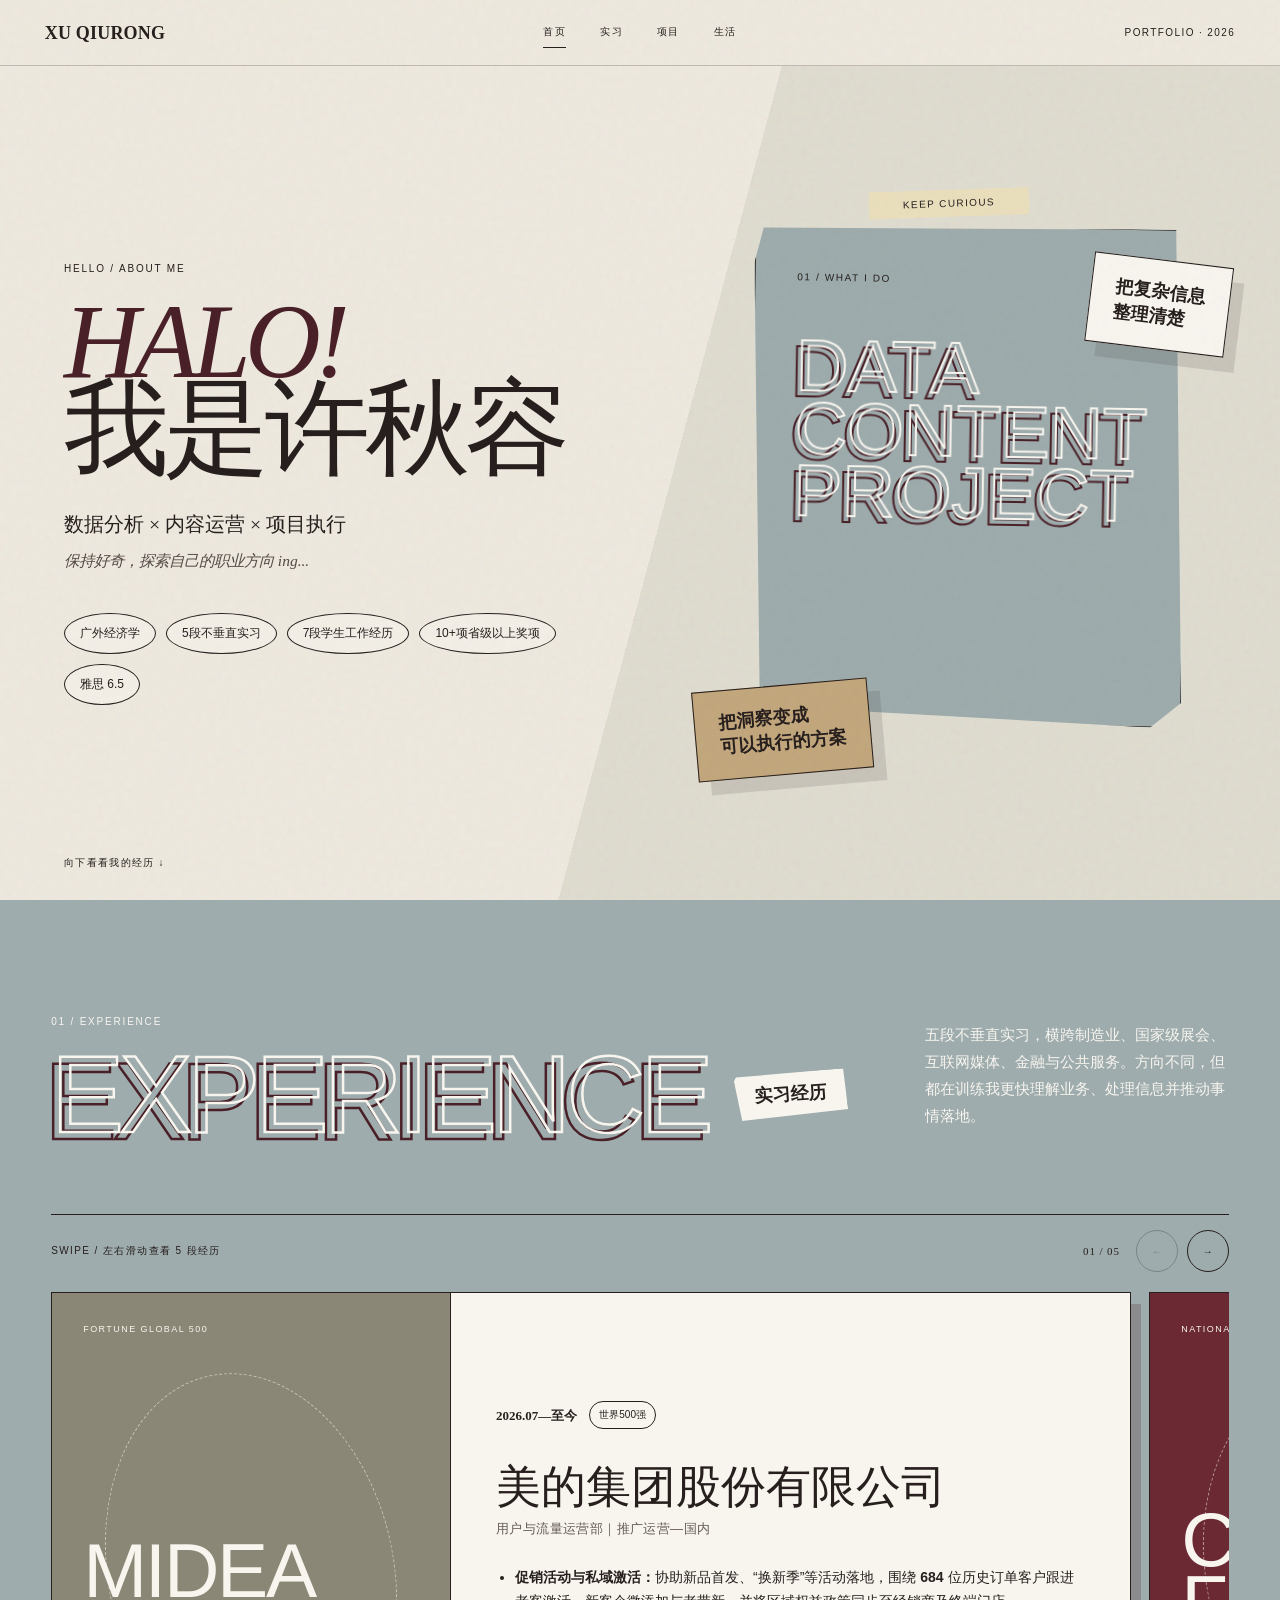
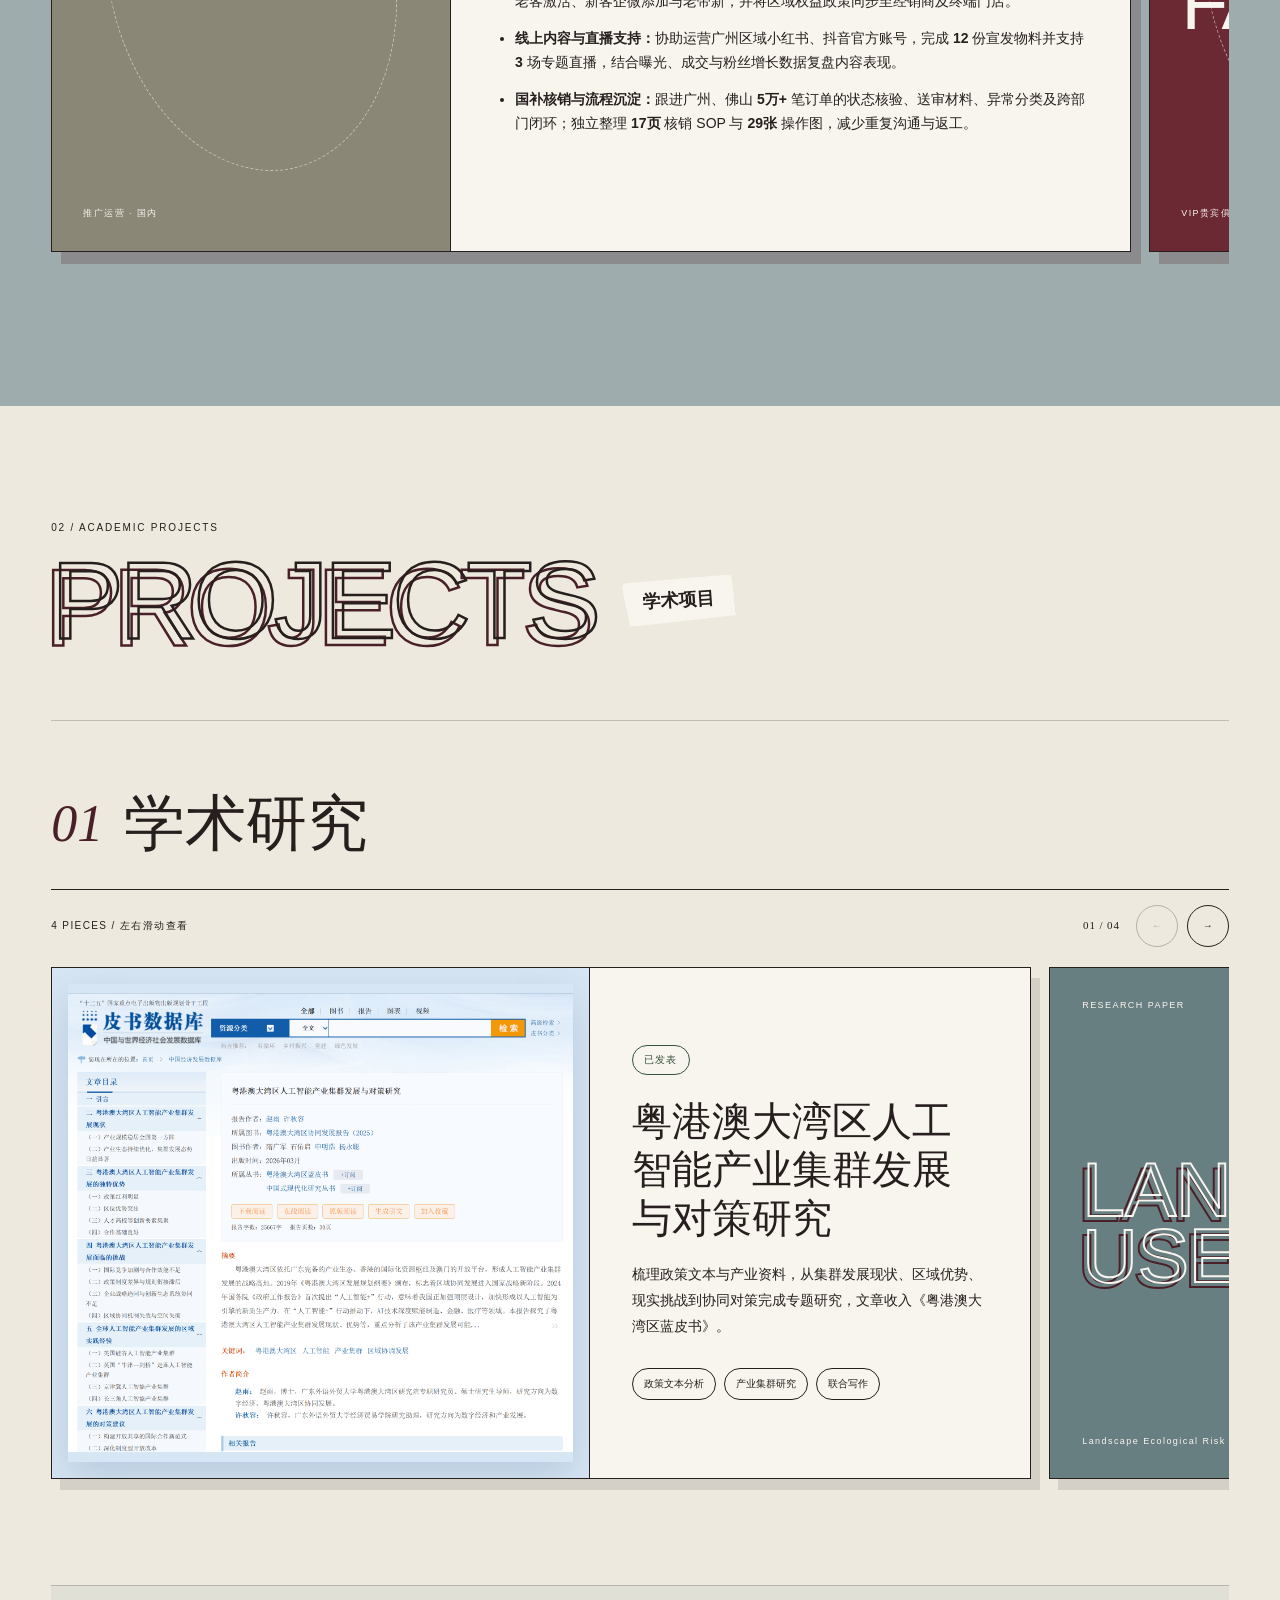
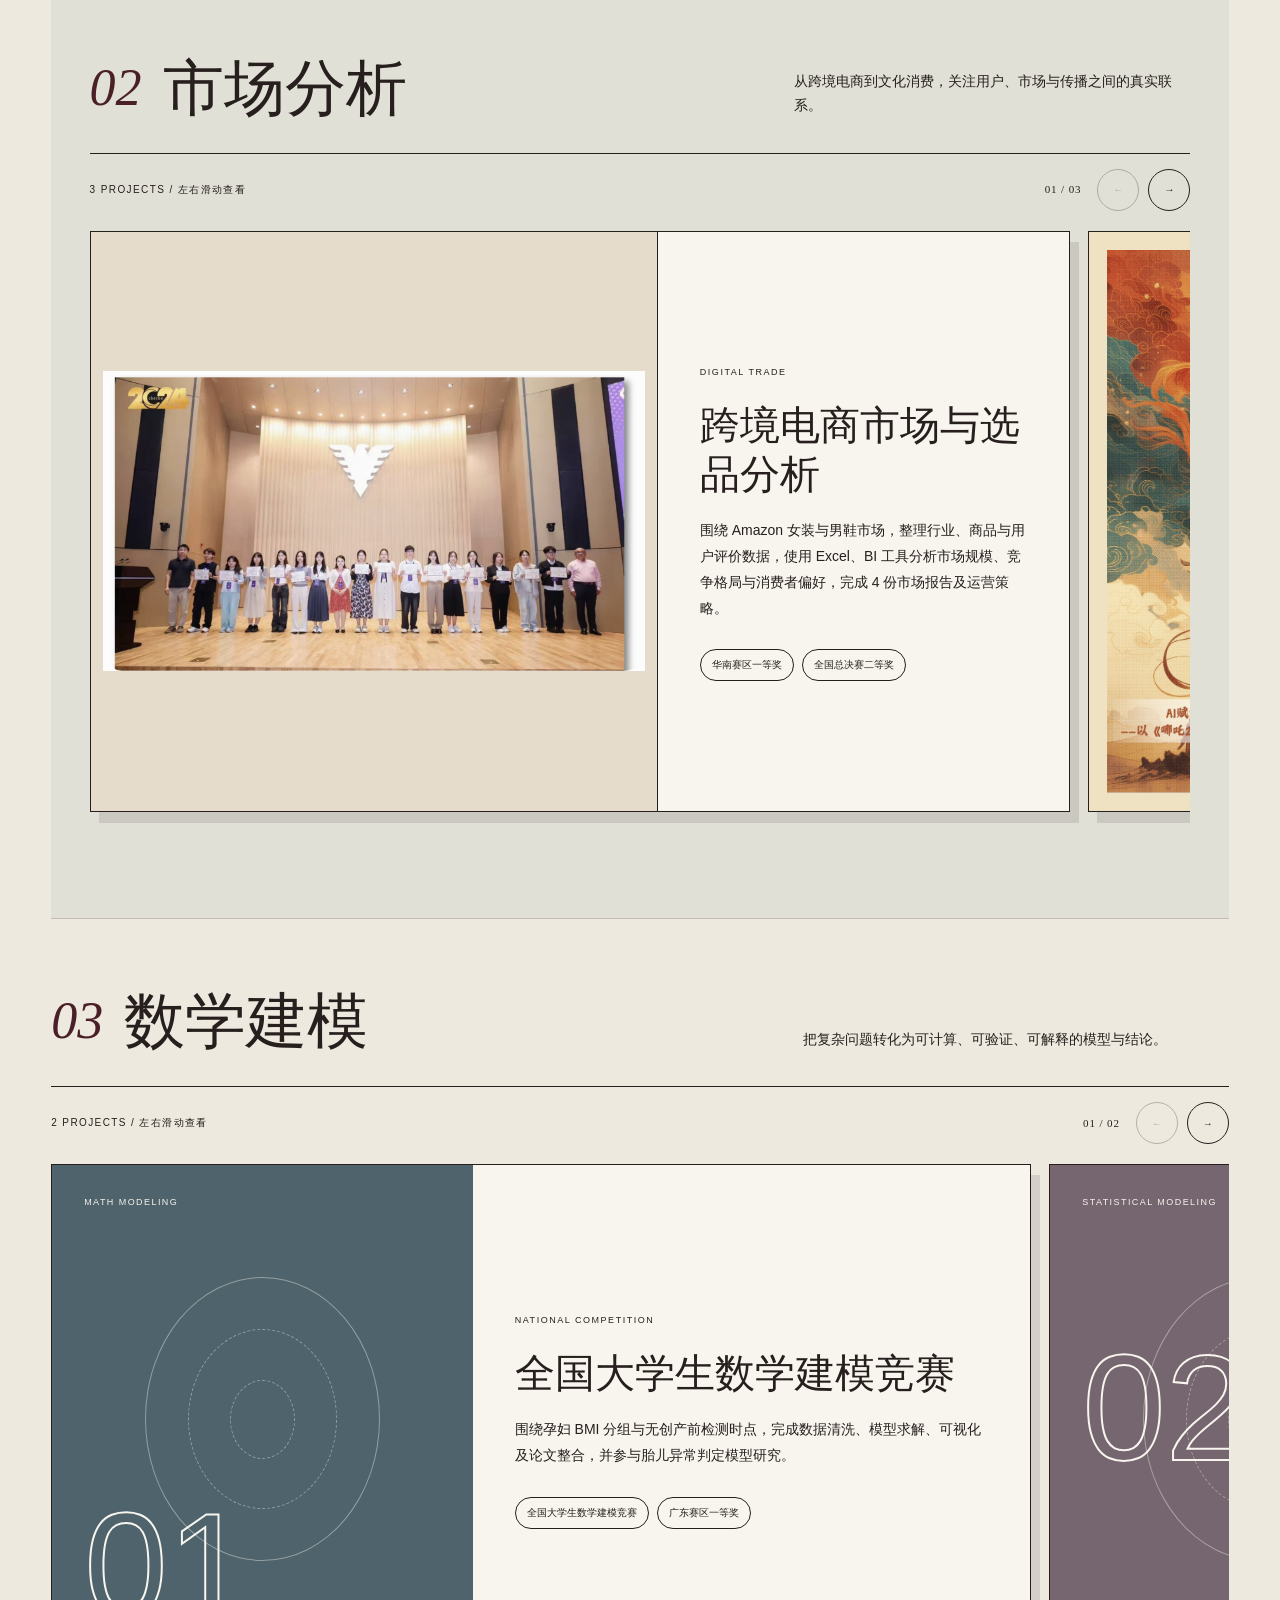
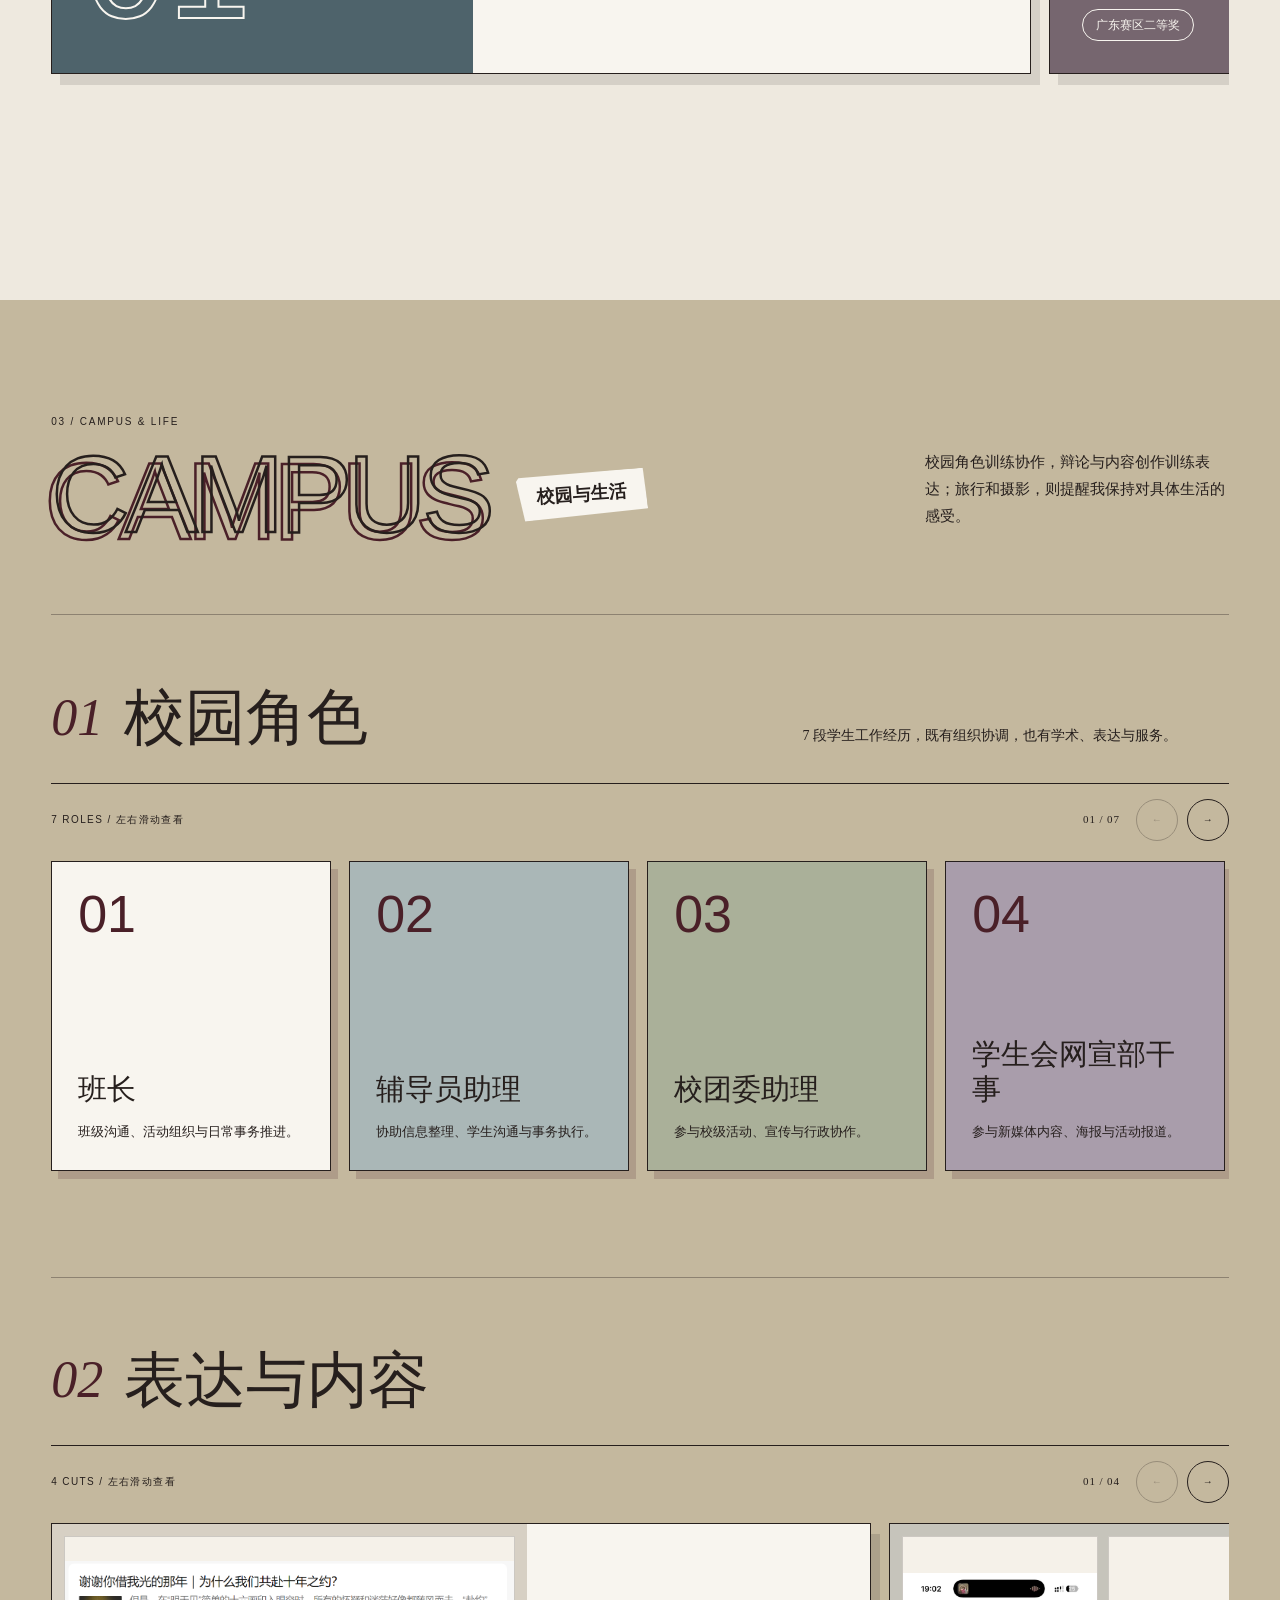
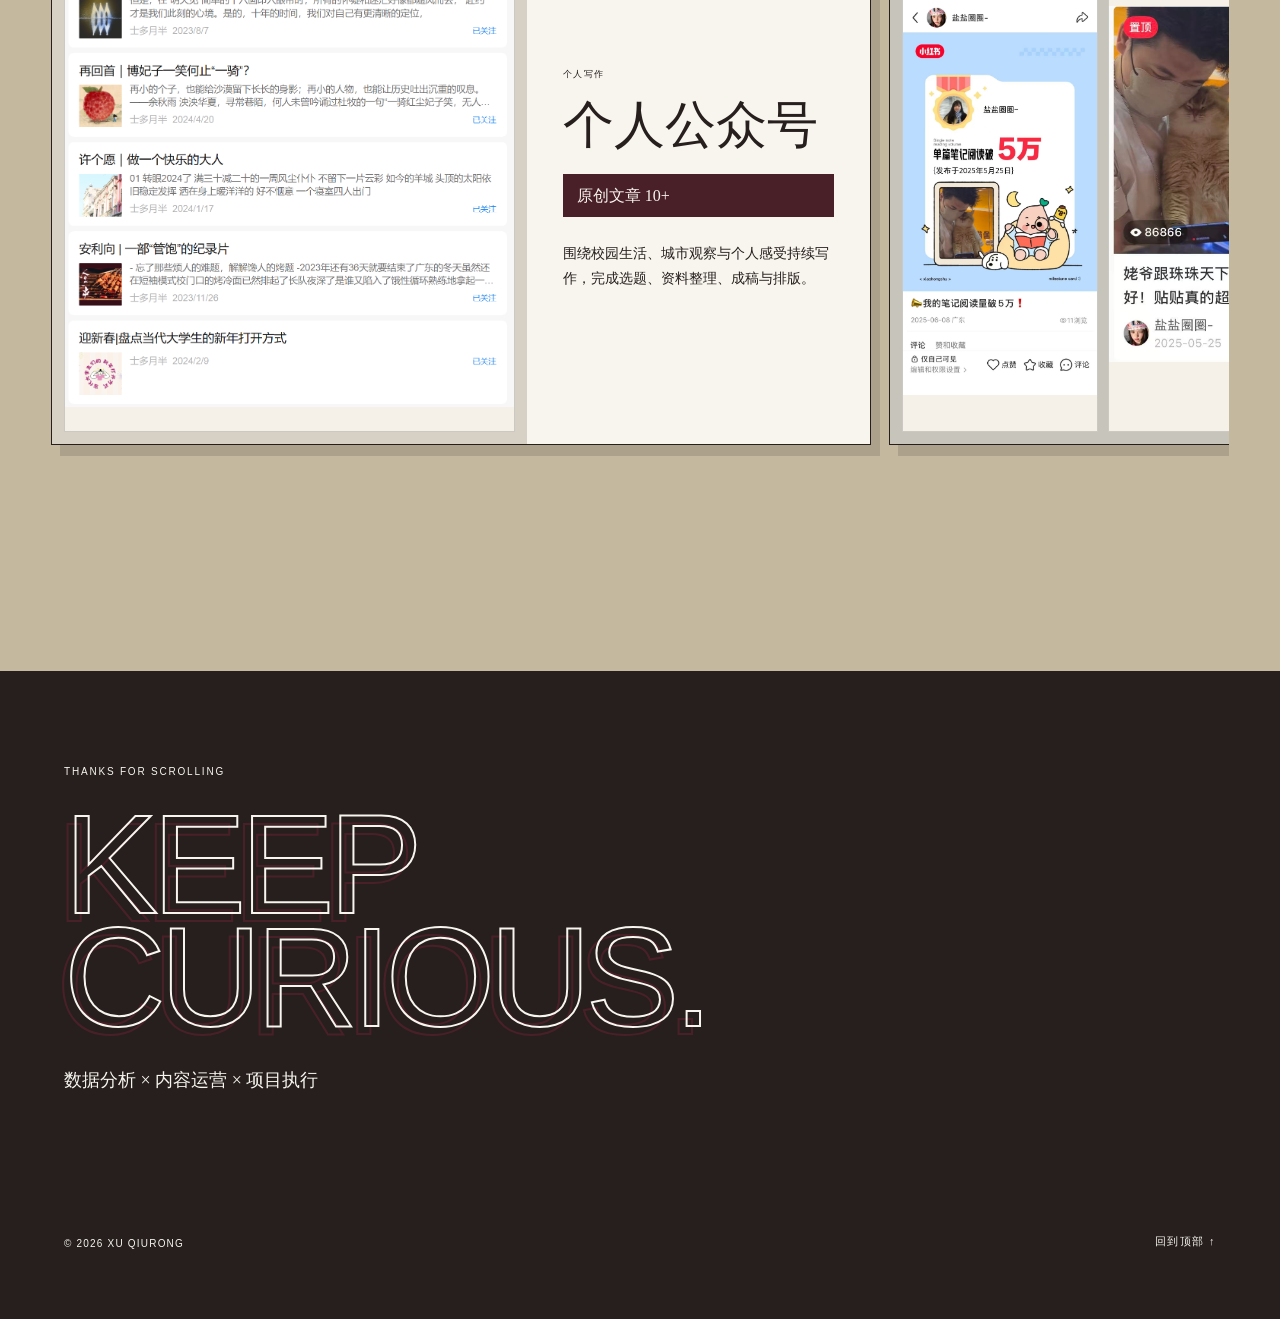
==== playful.html @ a148dbd1 "Refine research content and portfolio imagery" ====
<!doctype html>
<html lang="zh-CN">
<head>
  <meta charset="UTF-8">
  <meta name="viewport" content="width=device-width, initial-scale=1, viewport-fit=cover">
  <meta name="description" content="许秋容的个人作品集：数据分析、内容运营、项目执行与学术研究。">
  <meta name="theme-color" content="#eee9df">
  <title>许秋容 | Portfolio</title>
  <link rel="stylesheet" href="xhs-redesign.css">
</head>
<body>
  <div class="paper-noise" aria-hidden="true"></div>
  <header class="site-head">
    <a class="brand" href="#home" aria-label="返回首页">XU QIURONG</a>
    <nav aria-label="页面导航">
      <a href="#home">首页</a><a href="#experience">实习</a><a href="#projects">项目</a><a href="#life">生活</a>
    </nav>
    <span class="head-note">PORTFOLIO · 2026</span>
  </header>

  <main>
    <section class="hero" id="home">
      <div class="hero-copy">
        <p class="eyebrow">HELLO / ABOUT ME</p>
        <h1><span class="halo">HALO!</span><br><span class="hero-name">我是许秋容</span></h1>
        <p class="hero-lead">数据分析 × 内容运营 × 项目执行<br><em>保持好奇，探索自己的职业方向 ing...</em></p>
        <div class="hero-tags" aria-label="个人标签">
          <span>广外经济学</span><span>5段不垂直实习</span><span>7段学生工作经历</span><span>10+项省级以上奖项</span><span>雅思 6.5</span>
        </div>
      </div>
      <div class="hero-board" aria-label="能力方向拼贴">
        <div class="board-sheet board-main"><small>01 / WHAT I DO</small><strong>DATA<br>CONTENT<br>PROJECT</strong></div>
        <div class="board-sheet board-note">把复杂信息<br>整理清楚</div>
        <div class="board-sheet board-note board-note-two">把洞察变成<br>可以执行的方案</div>
        <div class="board-tape">KEEP CURIOUS</div>
      </div>
      <a class="scroll-cue" href="#experience">向下看看我的经历 ↓</a>
    </section>

    <section class="section experience-section" id="experience">
      <div class="section-title">
        <div><p class="eyebrow">01 / EXPERIENCE</p><div class="title-lockup"><h2>EXPERIENCE</h2><span>实习经历</span></div></div>
        <p>五段不垂直实习，横跨制造业、国家级展会、互联网媒体、金融与公共服务。方向不同，但都在训练我更快理解业务、处理信息并推动事情落地。</p>
      </div>
      <div class="carousel" data-carousel>
        <div class="carousel-bar"><span>SWIPE / 左右滑动查看 5 段经历</span><div class="carousel-nav"><b data-count>01 / 05</b><button type="button" data-prev aria-label="上一段经历">←</button><button type="button" data-next aria-label="下一段经历">→</button></div></div>
        <div class="content-rail experience-rail" data-rail tabindex="0">
          <article class="experience-card">
            <div class="experience-cover cover-midea"><small>FORTUNE GLOBAL 500</small><strong>MIDEA</strong><span>推广运营 · 国内</span></div>
              <div class="experience-copy"><div class="meta-line"><time>2026.07—至今</time><span>世界500强</span></div><h3>美的集团股份有限公司</h3><p class="role">用户与流量运营部｜推广运营—国内</p><ul><li><b>促销活动与私域激活：</b>协助新品首发、“换新季”等活动落地，围绕 <b>684</b> 位历史订单客户跟进老客激活、新客企微添加与老带新，并将区域权益政策同步至经销商及终端门店。</li><li><b>线上内容与直播支持：</b>协助运营广州区域小红书、抖音官方账号，完成 <b>12</b> 份宣发物料并支持 <b>3</b> 场专题直播，结合曝光、成交与粉丝增长数据复盘内容表现。</li><li><b>国补核销与流程沉淀：</b>跟进广州、佛山 <b>5万+</b> 笔订单的状态核验、送审材料、异常分类及跨部门闭环；独立整理 <b>17页</b> 核销 SOP 与 <b>29张</b> 操作图，减少重复沟通与返工。</li></ul></div>
          </article>
          <article class="experience-card">
            <div class="experience-cover cover-canton"><small>NATIONAL EXHIBITION</small><strong>CANTON<br>FAIR</strong><span>VIP贵宾俱乐部 · B区组长</span></div>
            <div class="experience-copy"><div class="meta-line"><time>2025.09—2025.11</time><span>商务部直属单位</span><span>国家级展会</span><span>优秀实习生代表</span></div><h3>中国对外贸易中心（集团）</h3><p class="role">广交会 VIP 贵宾俱乐部｜B区组长</p><ul><li><b>项目统筹：</b>整理培训资料、岗位分工与进度汇报，完成 <b>55人</b> 岗前培训及日常管理，协调现场人员与任务安排，保障 B 区贵宾服务执行零失误。</li><li><b>客商服务：</b>带领团队完成 <b>1万+</b> 人次境外采购商接待，覆盖展会指引、需求沟通、贵宾俱乐部服务与现场应急。</li><li><b>需求调研：</b>参与 <b>10+</b> 次境外采购商访谈，沉淀参展体验、服务需求与合作诉求，获评第138届广交会优秀实习生。</li></ul></div>
          </article>
          <article class="experience-card">
            <div class="experience-cover cover-pacific"><small>VERTICAL MEDIA</small><strong>PC<br>AUTO</strong><span>内容运营 · 奇瑞项目</span></div>
            <div class="experience-copy"><div class="meta-line"><time>2025.06—2025.09</time><span>互联网媒体</span><span>汽车垂直内容</span></div><h3>太平洋网络</h3><p class="role">内容运营｜奇瑞相关项目</p><ul><li><b>矩阵搭建：</b>从 0 到 1 完成 <b>50个抖音账号 + 50个视频号</b> 的基础配置、定位规划与上线执行，并协助沉淀账号搭建 SOP。</li><li><b>内容生产：</b>独立完成 <b>50+</b> 篇文稿及配套剪辑、素材处理，结合热点与品牌卖点支持短视频持续更新。</li><li><b>数据复盘：</b>持续监测播放与互动表现，输出 <b>8份周报 + 2份月报</b>，参与推动单条内容播放量达到 <b>400万+</b>。</li></ul></div>
          </article>
          <article class="experience-card">
            <div class="experience-cover cover-bank"><small>CITY COMMERCIAL BANK</small><strong>GZ<br>BANK</strong><span>人力资源部 · 实习生</span></div>
            <div class="experience-copy"><div class="meta-line"><time>2025.01—2025.04</time><span>城商行</span><span>金融机构</span></div><h3>广州银行总部</h3><p class="role">人力资源部｜实习生</p><ul><li><b>绩效与活动支持：</b>整合考勤、季度考核、评优等 <b>5类数据</b>，支持全行 <b>6000+</b> 名员工评优决策，并协助保障 <b>400+</b> 人年度评优大会。</li><li><b>招聘分析：</b>筛选 <b>2万+</b> 份简历，分析秋招投递与面试数据，建立“岗位—技能”人才库指标并提出 <b>3项</b> 人岗匹配优化建议。</li><li><b>流程交付：</b>完成秋招 <b>137人</b> 三方签约材料跟进，推动春招简历初筛效率提升约 <b>40%</b>。</li></ul></div>
          </article>
          <article class="experience-card">
            <div class="experience-cover cover-tax"><small>PUBLIC SERVICE</small><strong>TAX<br>BUREAU</strong><span>税费监管 · 实习生</span></div>
            <div class="experience-copy"><div class="meta-line"><time>2024.07—2024.08</time><span>政府机关</span><span>税费监管</span></div><h3>国家税务总局广州市白云区税务局</h3><p class="role">税费监管组｜实习生</p><ul><li><b>企业核查：</b>处理 <b>80+</b> 家企业账户信息，通过电话核实经营及涉税情况，协助完成 <b>70+</b> 家企业的问题核实、资料补充与后续处理。</li><li><b>税款跟进：</b>整理逾期事项清单、记录沟通结果并持续追踪进度，使所负责相关事项处理效率提升约 <b>25%</b>。</li><li><b>资料归档：</b>完成 <b>400+</b> 份税务凭证扫描、电子化归档与信息核验，保持零差错，并完成 <b>2份</b> 会议及工作报告。</li></ul></div>
          </article>
        </div>
      </div>
    </section>

    <section class="section projects-section" id="projects">
      <div class="section-title"><div><p class="eyebrow">02 / ACADEMIC PROJECTS</p><div class="title-lockup"><h2>PROJECTS</h2><span>学术项目</span></div></div></div>
      <section class="project-group">
        <div class="group-heading"><div><em>01</em><h3>学术研究</h3></div></div>
        <div class="carousel" data-carousel><div class="carousel-bar"><span>4 PIECES / 左右滑动查看</span><div class="carousel-nav"><b data-count>01 / 04</b><button type="button" data-prev aria-label="上一篇">←</button><button type="button" data-next aria-label="下一篇">→</button></div></div><div class="content-rail project-rail" data-rail tabindex="0">
          <article class="research-card published bluebook-card"><figure class="research-figure bluebook-figure"><img src="assets/research/bluebook-article.png" alt="皮书数据库中粤港澳大湾区人工智能产业集群发展与对策研究的发表页面" loading="lazy"></figure><div class="research-copy"><span class="status-tag">已发表</span><h4>粤港澳大湾区人工智能产业集群发展与对策研究</h4><p>梳理政策文本与产业资料，从集群发展现状、区域优势、现实挑战到协同对策完成专题研究，文章收入《粤港澳大湾区蓝皮书》。</p><div class="method-tags"><span>政策文本分析</span><span>产业集群研究</span><span>联合写作</span></div></div></article>
          <article class="research-card reviewing"><div class="research-visual land"><span>RESEARCH PAPER</span><strong>LAND<br>USE</strong><small>Landscape Ecological Risk</small></div><div class="research-copy"><div class="status-row"><span class="status-tag">在投</span><span class="status-tag author-tag">学生一作</span></div><h4 class="english-title">Spatial and Temporal Evolution Analysis of Land Use Change and Landscape Ecological Risk in the Rapidly Urbanizing Area of the Middle and Lower Yangtze River Plains</h4><p>基于 2000—2020 年土地利用序列，结合 MOP 多目标规划与 PLUS 模型进行四类情景模拟，构建多指标生态风险指数，并将景观生态风险预测延伸至 2040 年。</p><div class="method-tags"><span>MOP-PLUS</span><span>多情景模拟</span><span>生态风险指数</span></div></div></article>
          <article class="research-card reviewing"><div class="research-visual rare"><span>RESEARCH PAPER</span><strong>RARE<br>EARTH</strong><small>Multilayer Trade Network</small></div><div class="research-copy"><div class="status-row"><span class="status-tag">在投</span><span class="status-tag author-tag">学生一作</span></div><h4 class="english-title">Key Countries in the Rare-Earth Industry Chain under the Belt and Road Initiative</h4><p>使用 2013—2023 年 UN Comtrade 数据测算贸易依赖度，构建上、中、下游多层贸易依赖网络，并结合加权度、介数与特征向量中心性识别重点国家。</p><div class="method-tags"><span>UN Comtrade</span><span>多层复杂网络</span><span>中心性指标</span></div></div></article>
          <article class="research-card innovation-card"><div class="research-visual innovation"><span>PROVINCIAL INNOVATION PROJECT</span><strong>CHIP<br>RESILIENCE</strong><small>2026.04—2027.04</small></div><div class="research-copy"><div class="status-row"><span class="status-tag">省级大创立项</span><span class="status-tag author-tag">项目负责人</span></div><h4>关键矿产供应链韧性测度及其对我国芯片产业的影响</h4><p>作为负责人统筹 5 人团队，获大学生创新创业训练计划项目省级立项；围绕大国博弈背景下的关键矿产供应链与芯片产业安全，构建韧性及产业安全评价体系，并分析不同主体的策略选择与风险阈值。</p><div class="method-tags"><span>复杂网络</span><span>演化博弈</span><span>SMAA-TRI</span><span>SYS-GMM</span></div></div></article>
        </div></div>
      </section>

      <section class="project-group market-group">
        <div class="group-heading"><div><em>02</em><h3>市场分析</h3></div><p>从跨境电商到文化消费，关注用户、市场与传播之间的真实联系。</p></div>
        <div class="carousel" data-carousel><div class="carousel-bar"><span>3 PROJECTS / 左右滑动查看</span><div class="carousel-nav"><b data-count>01 / 03</b><button type="button" data-prev aria-label="上一个项目">←</button><button type="button" data-next aria-label="下一个项目">→</button></div></div><div class="content-rail project-rail" data-rail tabindex="0">
          <article class="case-card digital-trade-card"><figure class="contain-art digital-trade-photo"><img src="assets/project-covers/digital-trade-award.png" alt="全国大学生数字贸易综合技能大赛颁奖合影" loading="lazy"></figure><div class="case-copy"><span>DIGITAL TRADE</span><h4>跨境电商市场与选品分析</h4><p>围绕 Amazon 女装与男鞋市场，整理行业、商品与用户评价数据，使用 Excel、BI 工具分析市场规模、竞争格局与消费者偏好，完成 4 份市场报告及运营策略。</p><div class="award-line"><b>华南赛区一等奖</b><b>全国总决赛二等奖</b></div></div></article>
          <article class="case-card"><figure class="contain-art nezha-art"><img src="assets/project-covers/ai-marketing.png" alt="哪吒2文化消费研究项目完整封面" loading="lazy"></figure><div class="case-copy"><span>ZHENGDA CUP × 经世者</span><h4>《哪吒2》文化消费与营销研究</h4><p>同一研究项目在两项赛事中迭代验证：抓取 9000+ 条评论，结合 400 份问卷、PLS-SEM 与 LDA，完成 68 页报告和 90+ 张分析图。</p><div class="award-line"><b>正大杯省二等奖</b><b>经世者一等奖</b></div></div></article>
          <article class="case-card fave-card"><figure class="contain-art fave-art"><img src="assets/project-covers/fave-plan.png" alt="斐沃FAVE数智化高校就业指导服务项目封面" loading="lazy"></figure><div class="case-copy"><span>FAVE PLAN</span><h4>“斐沃（FAVE）”高校就业指导服务计划</h4><p>面向高校在校生，围绕人才培养、职业规划、人才评估与人岗匹配设计数智化就业指导模式；我负责市场调研、用户痛点分析与营销策略。</p><div class="method-tags"><span>市场调研</span><span>用户痛点</span><span>营销策略</span><span>人岗匹配</span></div></div></article>
        </div></div>
      </section>

      <section class="project-group model-group">
        <div class="group-heading"><div><em>03</em><h3>数学建模</h3></div><p>把复杂问题转化为可计算、可验证、可解释的模型与结论。</p></div>
        <div class="carousel" data-carousel><div class="carousel-bar"><span>2 PROJECTS / 左右滑动查看</span><div class="carousel-nav"><b data-count>01 / 02</b><button type="button" data-prev aria-label="上一个项目">←</button><button type="button" data-next aria-label="下一个项目">→</button></div></div><div class="content-rail project-rail" data-rail tabindex="0">
          <article class="case-card model-card"><div class="model-visual"><span>MATH MODELING</span><strong>01</strong><div class="model-lines"></div></div><div class="case-copy"><span>NATIONAL COMPETITION</span><h4>全国大学生数学建模竞赛</h4><p>围绕孕妇 BMI 分组与无创产前检测时点，完成数据清洗、模型求解、可视化及论文整合，并参与胎儿异常判定模型研究。</p><div class="award-line"><b>全国大学生数学建模竞赛</b><b>广东赛区一等奖</b></div></div></article>
          <article class="case-card model-card"><div class="model-visual stats-visual"><span>STATISTICAL MODELING</span><strong>02</strong><b>广东赛区二等奖</b><div class="model-lines"></div></div><div class="case-copy"><span>STATISTICAL MODELING</span><h4>关键矿产 × 新能源汽车行业建模</h4><p>将关键矿产供应链研究并入统计建模项目，综合回归、系统动力学、博弈论与模糊推理，形成行业动态战略规划。</p><div class="award-line"><b>全国大学生统计建模大赛</b><b>广东赛区二等奖</b></div></div></article>
        </div></div>
      </section>
    </section>

    <section class="section life-section" id="life">
      <div class="section-title"><div><p class="eyebrow">03 / CAMPUS & LIFE</p><div class="title-lockup"><h2>CAMPUS</h2><span>校园与生活</span></div></div><p>校园角色训练协作，辩论与内容创作训练表达；旅行和摄影，则提醒我保持对具体生活的感受。</p></div>
      <section class="life-group roles-group">
        <div class="group-heading"><div><em>01</em><h3>校园角色</h3></div><p>7 段学生工作经历，既有组织协调，也有学术、表达与服务。</p></div>
        <div class="carousel compact-carousel" data-carousel><div class="carousel-bar"><span>7 ROLES / 左右滑动查看</span><div class="carousel-nav"><b data-count>01 / 07</b><button type="button" data-prev aria-label="上一个角色">←</button><button type="button" data-next aria-label="下一个角色">→</button></div></div><div class="content-rail role-rail" data-rail tabindex="0">
          <article class="role-card"><b>01</b><h4>班长</h4><p>班级沟通、活动组织与日常事务推进。</p></article><article class="role-card"><b>02</b><h4>辅导员助理</h4><p>协助信息整理、学生沟通与事务执行。</p></article><article class="role-card"><b>03</b><h4>校团委助理</h4><p>参与校级活动、宣传与行政协作。</p></article><article class="role-card"><b>04</b><h4>学生会网宣部干事</h4><p>参与新媒体内容、海报与活动报道。</p></article><article class="role-card"><b>05</b><h4>辩论队成员</h4><p>资料检索、观点论证与现场表达。</p></article><article class="role-card"><b>06</b><h4>云山水榭财务部成员</h4><p>预算、报销与团队日常财务支持。</p></article><article class="role-card"><b>07</b><h4>勤耕雨读学术团队成员</h4><p>参与学术资料整理、讨论与研究协作。</p></article>
        </div></div>
      </section>

      <section class="life-group creation-group">
        <div class="group-heading"><div><em>02</em><h3>表达与内容</h3></div></div>
        <div class="carousel" data-carousel><div class="carousel-bar"><span>4 CUTS / 左右滑动查看</span><div class="carousel-nav"><b data-count>01 / 04</b><button type="button" data-prev aria-label="上一项">←</button><button type="button" data-next aria-label="下一项">→</button></div></div><div class="content-rail creation-rail" data-rail tabindex="0">
          <article class="creation-card account-card"><div class="content-gallery account-gallery"><figure><img src="assets/life/wechat-writing.png" alt="个人公众号原创文章列表与摘要" loading="lazy"></figure></div><div><span>个人写作</span><h4>个人公众号</h4><div class="clean-metrics"><b>原创文章 10+</b></div><p>围绕校园生活、城市观察与个人感受持续写作，完成选题、资料整理、成稿与排版。</p></div></article>
          <article class="creation-card xhs-card"><div class="content-gallery xhs-gallery"><figure><img src="assets/life/xhs-50k.jpg" alt="小红书单篇笔记阅读量突破五万的成果页" loading="lazy"></figure><figure><img src="assets/life/xhs-video.jpg" alt="小红书猫咪视频播放量达到八万六千的成果页" loading="lazy"></figure></div><div><span>内容创作</span><h4>小红书</h4><div class="clean-metrics"><b>单篇内容 5万+ 阅读</b><b>视频内容 8万+ 播放</b></div><p>从选题、拍摄到排版与文案，持续记录校园、城市与生活观察。</p></div></article>
          <article class="life-strip-card" aria-label="旅行与摄影照片"><div class="life-gallery">
            <figure class="life-shot life-crop"><img src="assets/life/xhs-travel.jpg" alt="沙面与永庆坊的建筑和树影拼贴"></figure>
            <figure class="life-shot life-camera"><img src="assets/life/camera.jpg" alt="拿着相机记录生活的照片"></figure>
            <figure class="life-shot life-crop"><img src="assets/life/xhs-cats.jpg" alt="公园里遇见的猫咪摄影拼贴"></figure>
            <figure class="life-shot life-crop"><img src="assets/life/xhs-zoo.jpg" alt="广州动物园观察记录拼贴"></figure>
          </div></article>
          <article class="creation-card debate-card"><div class="debate-mark">ARGUE<br>& LISTEN</div><div><span>表达训练</span><h4>辩论赛</h4><p>累计参与 40+ 场训练与赛事，在资料检索、立论构建、攻辩和自由辩论中训练快速分析与公开表达。</p><div class="award-line"><b>院新生杯冠军</b><b>校级中文辩论赛亚军</b><b>“奇险杯”网辩亚军</b></div></div></article>
        </div></div>
      </section>
    </section>
  </main>

  <footer><p class="eyebrow">THANKS FOR SCROLLING</p><h2>KEEP<br>CURIOUS.</h2><p>数据分析 × 内容运营 × 项目执行</p><a href="#home">回到顶部 ↑</a><small>© 2026 XU QIURONG</small></footer>
  <script src="playful.js"></script>
</body>
</html>
---- xhs-redesign.css ----
:root{
  --paper:#eee9df;--paper-2:#f8f5ef;--ink:#261f1d;--wine:#4a2028;--steel:#9eacad;
  --olive:#7d876c;--sand:#c3a77d;--blue:#657b83;--lilac:#8a7d92;--line:rgba(38,31,29,.22);
  --nav-h:66px;--ease:cubic-bezier(.22,.72,.22,1)
}
*{box-sizing:border-box}
html{scroll-behavior:smooth;scroll-padding-top:var(--nav-h)}
body{margin:0;overflow-x:hidden;color:var(--ink);background:var(--paper);font-family:Arial,"PingFang SC","Microsoft YaHei",sans-serif}
button,a{font:inherit}
img{display:block;max-width:100%}
.paper-noise{position:fixed;inset:0;z-index:50;pointer-events:none;opacity:.075;mix-blend-mode:multiply;background-image:url("data:image/svg+xml,%3Csvg viewBox='0 0 180 180' xmlns='http://www.w3.org/2000/svg'%3E%3Cfilter id='n'%3E%3CfeTurbulence type='fractalNoise' baseFrequency='.76' numOctaves='4' stitchTiles='stitch'/%3E%3C/filter%3E%3Crect width='100%25' height='100%25' filter='url(%23n)' opacity='.7'/%3E%3C/svg%3E")}
.site-head{position:fixed;inset:0 0 auto;z-index:40;height:var(--nav-h);display:grid;grid-template-columns:1fr auto 1fr;align-items:center;padding:0 3.5vw;border-bottom:1px solid var(--line);background:rgba(238,233,223,.76);backdrop-filter:blur(15px);transition:.25s}
.site-head.scrolled{background:rgba(238,233,223,.96);box-shadow:0 6px 20px rgba(38,31,29,.08)}
.brand{color:inherit;text-decoration:none;font:700 18px/1 Georgia,serif;letter-spacing:.01em}
.site-head nav{display:flex;gap:34px}
.site-head nav a,.head-note{color:inherit;text-decoration:none;font-size:10px;letter-spacing:.14em;text-transform:uppercase}
.site-head nav a{padding:8px 0;border-bottom:1px solid transparent}
.site-head nav a.active{border-color:currentColor}
.head-note{text-align:right}
.eyebrow{margin:0;font-size:10px;letter-spacing:.18em;text-transform:uppercase}

.hero{position:relative;min-height:100vh;padding:calc(var(--nav-h) + 72px) 5vw 70px;display:grid;grid-template-columns:minmax(0,1.05fr) minmax(410px,.95fr);gap:5vw;align-items:center;overflow:hidden}
.hero:before{content:"";position:absolute;inset:var(--nav-h) 0 0;background:linear-gradient(105deg,transparent 0 52%,rgba(125,135,108,.13) 52% 100%);pointer-events:none}
.hero-copy{position:relative;z-index:2;max-width:760px}
.hero h1{margin:24px 0 36px;font:clamp(70px,8.2vw,132px)/.82 Impact,"Arial Narrow",sans-serif;letter-spacing:-.045em}
.hero h1 .halo{font-family:Georgia,serif;font-style:italic;font-weight:400;color:var(--wine);letter-spacing:-.055em}
.hero-name{display:inline-block;white-space:nowrap;font:inherit}
.hero-lead{margin:0;font:clamp(17px,1.55vw,23px)/1.75 Georgia,"Songti SC",serif}
.hero-lead em{font-size:.78em;color:#554a46}
.hero-tags{display:flex;gap:10px;flex-wrap:wrap;margin-top:36px;max-width:690px}
.hero-tags span{padding:11px 15px;border:1px solid;border-radius:50%;font-size:12px;background:rgba(248,245,239,.45)}
.hero-board{position:relative;z-index:2;min-height:600px;transform:rotate(1deg)}
.board-sheet{position:absolute;border:1px solid var(--ink);box-shadow:12px 14px 0 rgba(38,31,29,.12)}
.board-main{inset:7% 6% 10% 10%;padding:42px;background:var(--steel);clip-path:polygon(2% 1%,97% 0,100% 95%,93% 100%,3% 97%,0 8%)}
.board-main small{font-size:10px;letter-spacing:.16em}
.board-main strong{display:block;margin-top:50px;font:clamp(58px,5.7vw,92px)/.86 Impact,"Arial Narrow",sans-serif;color:transparent;-webkit-text-stroke:2px var(--paper-2);filter:drop-shadow(-5px 6px 0 var(--wine))}
.board-note{right:-2%;top:12%;z-index:2;padding:19px 24px;background:var(--paper-2);font:700 18px/1.4 Georgia,"Songti SC",serif;transform:rotate(6deg)}
.board-note-two{top:auto;right:auto;bottom:1%;left:0;background:var(--sand);transform:rotate(-6deg)}
.board-tape{position:absolute;left:32%;top:1%;z-index:3;padding:8px 34px;background:rgba(238,224,184,.78);font-size:10px;letter-spacing:.14em;transform:rotate(-3deg)}
.scroll-cue{position:absolute;left:5vw;bottom:30px;color:inherit;text-decoration:none;font-size:10px;letter-spacing:.13em}

.section{padding:116px 4vw 120px}
.section-title{max-width:1440px;margin:0 auto 76px;display:grid;grid-template-columns:minmax(0,2fr) minmax(280px,.75fr);gap:5vw;align-items:end}
.section-title>p{margin:0 0 8px;font:15px/1.8 Georgia,"Songti SC",serif}
.title-lockup{display:flex;align-items:center;gap:26px;margin-top:24px}
.title-lockup h2{margin:0;color:transparent;-webkit-text-stroke:2.5px currentColor;font:clamp(66px,8.5vw,134px)/.8 Impact,"Arial Narrow",sans-serif;letter-spacing:-.04em;filter:drop-shadow(-7px 7px 0 var(--wine))}
.title-lockup span{flex:0 0 auto;padding:12px 20px;background:var(--paper-2);color:var(--ink);font:700 clamp(15px,1.4vw,21px)/1.2 Georgia,"Songti SC",serif;box-shadow:5px 6px 0 rgba(38,31,29,.14);transform:rotate(-4deg);clip-path:polygon(2% 4%,98% 0,100% 90%,5% 100%,0 12%)}

.experience-section{background:var(--steel)}
.experience-section .section-title{color:var(--paper-2)}
.experience-section .title-lockup h2{-webkit-text-stroke-color:var(--paper-2)}
.carousel{max-width:1440px;margin:0 auto}
.carousel-bar{display:flex;align-items:center;justify-content:space-between;gap:20px;margin-bottom:17px;padding-top:15px;border-top:1px solid currentColor;font-size:10px;letter-spacing:.14em}
.carousel-nav{display:flex;align-items:center;gap:9px}
.carousel-nav b{margin-right:7px;font:11px/1 Georgia,serif;letter-spacing:.08em;white-space:nowrap}
.carousel-nav button{width:42px;height:42px;border:1px solid currentColor;border-radius:50%;background:transparent;color:inherit;cursor:pointer;transition:.2s}
.carousel-nav button:hover:not(:disabled){color:var(--paper-2);background:var(--ink)}
.carousel-nav button:disabled{opacity:.28;cursor:default}
.content-rail{display:grid;grid-auto-flow:column;gap:18px;overflow-x:auto;scroll-snap-type:x mandatory;overscroll-behavior-inline:contain;scrollbar-width:none;-webkit-overflow-scrolling:touch;touch-action:pan-x pan-y;padding:3px max(7vw,90px) 34px 0}
.content-rail::-webkit-scrollbar{display:none}
.content-rail>*{scroll-snap-align:start;scroll-snap-stop:always}
.experience-rail{grid-auto-columns:min(1080px,86vw)}
.experience-card{display:grid;grid-template-columns:37% 63%;min-height:560px;overflow:hidden;background:var(--paper-2);color:var(--ink);border:1px solid var(--ink);box-shadow:10px 12px 0 rgba(74,32,40,.23)}
.experience-cover{position:relative;display:flex;flex-direction:column;justify-content:space-between;padding:31px;border-right:1px solid var(--ink);overflow:hidden;color:var(--paper-2);background:var(--wine)}
.experience-cover:after{content:"";position:absolute;inset:14%;border:1px dashed currentColor;border-radius:50%;opacity:.55;transform:rotate(-12deg)}
.experience-cover small,.experience-cover span{position:relative;z-index:1;font-size:9px;letter-spacing:.16em}
.experience-cover strong{position:relative;z-index:1;font:clamp(58px,6vw,90px)/.82 Impact,"Arial Narrow",sans-serif;letter-spacing:-.03em}
.cover-midea{background:#8b8776}.cover-canton{background:#6b2934}.cover-pacific{background:#657b83}.cover-bank{background:#8a7d92}.cover-tax{background:#7d876c}
.experience-copy{padding:43px 45px 38px;align-self:center}
.meta-line{display:flex;gap:8px;flex-wrap:wrap;align-items:center}
.meta-line time{margin-right:4px;font:700 13px/1 Georgia,serif}
.meta-line span{padding:6px 9px;border:1px solid;border-radius:20px;font-size:10px}
.experience-copy h3{margin:34px 0 8px;font:clamp(33px,3.5vw,53px)/1.08 Georgia,"Songti SC",serif}
.experience-copy .role{margin:0 0 27px;font-size:13px;letter-spacing:.03em;color:#665b56}
.experience-copy ul{margin:0;padding-left:19px}
.experience-copy li{margin:12px 0;font-size:14px;line-height:1.75}

.projects-section{background:var(--paper)}
.projects-section>.section-title .title-lockup h2{-webkit-text-stroke-color:var(--ink)}
.project-group,.life-group{max-width:1440px;margin:0 auto;padding:72px 0;border-top:1px solid var(--line)}
.group-heading{display:grid;grid-template-columns:minmax(0,1fr) minmax(260px,.62fr);align-items:end;gap:5vw;margin-bottom:34px}
.group-heading>div{display:flex;align-items:center;gap:21px}
.group-heading em{font:italic 52px/1 Georgia,serif;color:var(--wine)}
.group-heading h3{margin:0;font:clamp(37px,4.8vw,70px)/1 Georgia,"Songti SC",serif}
.group-heading>p{margin:0;font:14px/1.75 Georgia,"Songti SC",serif}
.project-rail{grid-auto-columns:min(980px,78vw)}
.research-card,.case-card{display:grid;grid-template-columns:43% 57%;min-height:510px;overflow:hidden;border:1px solid var(--ink);background:var(--paper-2);box-shadow:9px 11px 0 rgba(38,31,29,.12)}
.bluebook-card{grid-template-columns:55% 45%}
.research-figure{margin:0;min-height:510px;display:grid;place-items:center;overflow:hidden;border-right:1px solid;background:#dce8f4}
.research-figure img{display:block;width:100%;height:100%;object-fit:contain}
.bluebook-figure{padding:16px;background:#d7e6f4}
.bluebook-figure img{box-shadow:0 14px 38px rgba(34,74,112,.18)}
.research-visual{position:relative;display:flex;flex-direction:column;justify-content:space-between;padding:32px;color:var(--paper-2);background:#76806d;overflow:hidden}
.research-visual:after{content:"";position:absolute;width:310px;height:310px;border:1px dashed;border-radius:50%;right:-70px;bottom:-70px}
.research-visual.land{background:#687f82}.research-visual.rare{background:#8b6e5e}.research-visual.innovation{background:#66706f}
.research-visual span,.research-visual small{position:relative;z-index:1;font-size:9px;letter-spacing:.16em}
.research-visual strong{position:relative;z-index:1;color:transparent;-webkit-text-stroke:2px var(--paper-2);font:clamp(58px,6vw,90px)/.85 Impact,"Arial Narrow",sans-serif;filter:drop-shadow(-5px 5px 0 var(--wine))}
.research-copy,.case-copy{padding:40px 42px;align-self:center}
.status-tag{display:inline-block;padding:7px 11px;border:1px solid;border-radius:30px;font-size:10px;letter-spacing:.12em}
.published .status-tag{color:#36533b}.reviewing .status-tag{color:#79592d}
.research-copy h4,.case-copy h4{margin:23px 0 19px;font:clamp(26px,3.1vw,43px)/1.22 Georgia,"Songti SC",serif}
.research-copy h4.english-title{font-size:clamp(23px,2.45vw,35px);line-height:1.16;letter-spacing:-.02em}
.research-copy p,.case-copy p{margin:0;font-size:14px;line-height:1.85}
.status-row{display:flex;gap:8px;flex-wrap:wrap}.author-tag{color:var(--wine)!important;background:rgba(114,39,53,.06)}
.method-tags,.award-line{display:flex;gap:8px;flex-wrap:wrap;margin-top:28px}
.method-tags span,.award-line b{padding:8px 11px;border:1px solid;border-radius:30px;font-size:10px;font-weight:normal}
.case-card figure{margin:0;min-height:510px;border-right:1px solid;overflow:hidden;background:#d6d0c5}
.case-card figure img{width:100%;height:100%;object-fit:cover;filter:saturate(.72) contrast(.98);transition:.45s}
.case-card:hover figure img{transform:scale(1.02);filter:saturate(.95)}
.case-card figure.contain-art{display:grid;place-items:center;background:#efe2c2}
.case-card figure.contain-art img{display:block;object-fit:contain;padding:18px;box-sizing:border-box;filter:saturate(.88) contrast(.99)}
.case-card figure.fave-art{background:#2923b6}.case-card figure.fave-art img{padding:0;filter:none}
.digital-trade-card{grid-template-columns:58% 42%}
.case-card figure.digital-trade-photo{background:#e6dccb}
.case-card figure.digital-trade-photo img{object-fit:contain;padding:12px;filter:saturate(.82) contrast(.98)}
.case-copy>span{font-size:9px;letter-spacing:.17em}
.commerce-visual{position:relative;display:flex;flex-direction:column;justify-content:space-between;padding:32px;overflow:hidden;color:var(--paper-2);background:#73776f}
.commerce-visual span,.commerce-visual small{position:relative;z-index:2;font-size:9px;letter-spacing:.16em}
.commerce-visual strong{position:relative;z-index:2;font:clamp(55px,5.8vw,88px)/.84 Impact,"Arial Narrow",sans-serif;color:transparent;-webkit-text-stroke:2px var(--paper-2);filter:drop-shadow(-5px 5px 0 var(--wine))}
.commerce-grid{position:absolute;inset:18% 12%;opacity:.34;background:linear-gradient(currentColor 1px,transparent 1px),linear-gradient(90deg,currentColor 1px,transparent 1px);background-size:42px 42px;transform:rotate(-7deg)}
.market-group{background:rgba(158,172,173,.16);padding-inline:3vw;margin-inline:auto;max-width:calc(1440px + 6vw)}
.model-visual{position:relative;padding:32px;display:flex;flex-direction:column;justify-content:space-between;overflow:hidden;color:var(--paper-2);background:#4e636b}
.model-visual span{font-size:9px;letter-spacing:.16em}.model-visual strong{font:150px/1 Impact,sans-serif;color:transparent;-webkit-text-stroke:2px var(--paper-2)}
.stats-visual{background:#76666f}.stats-visual>b{position:relative;z-index:2;align-self:flex-start;padding:9px 13px;border:1px solid;border-radius:30px;font:12px/1 Georgia,"Songti SC",serif}
.model-lines{position:absolute;inset:22%;border:1px solid;border-radius:50%;opacity:.4}.model-lines:before,.model-lines:after{content:"";position:absolute;inset:18%;border:1px dashed;border-radius:50%}.model-lines:after{inset:36%}

.life-section{background:#c4b89e}
.life-section>.section-title .title-lockup h2{-webkit-text-stroke-color:var(--ink)}
.life-group{border-color:rgba(38,31,29,.35)}
.role-rail{grid-auto-columns:280px;padding-right:22vw}
.role-card{min-height:310px;padding:26px;display:flex;flex-direction:column;border:1px solid;background:var(--paper-2);box-shadow:7px 8px 0 rgba(74,32,40,.18)}
.role-card:nth-child(4n+2){background:#aab7b7}.role-card:nth-child(4n+3){background:#aab099}.role-card:nth-child(4n){background:#a99dab}
.role-card b{font:52px/1 Impact,sans-serif;color:var(--wine)}
.role-card h4{margin:auto 0 15px;font:29px/1.2 Georgia,"Songti SC",serif}
.role-card p{margin:0;font-size:13px;line-height:1.7}
.creation-rail{grid-auto-columns:min(820px,72vw)}
.creation-card{display:grid;grid-template-columns:52% 48%;min-height:520px;overflow:hidden;border:1px solid;background:var(--paper-2);box-shadow:9px 11px 0 rgba(38,31,29,.15)}
.account-card{grid-template-columns:58% 42%;min-height:430px}
.account-card .content-gallery{min-height:430px}
.creation-card>div:last-child{padding:36px;align-self:center}
.creation-card>div:last-child>span{font-size:9px;letter-spacing:.17em}
.creation-card h4{margin:18px 0;font:clamp(32px,4vw,54px)/1 Georgia,"Songti SC",serif}
.creation-card p{font-size:14px;line-height:1.8}
.debate-mark{display:flex;align-items:center;padding:34px;color:transparent;background:var(--wine);-webkit-text-stroke:2px var(--paper-2);font:clamp(58px,6vw,88px)/.88 Impact,sans-serif;filter:drop-shadow(-5px 5px 0 #111)}
.content-gallery{min-height:520px;padding:12px;display:grid;gap:10px;background:#d7d0c4;overflow:hidden}
.content-gallery figure{margin:0;min-width:0;min-height:0;display:grid;place-items:center;overflow:hidden;background:#f5f1e9;border:1px solid rgba(41,38,36,.2)}
.content-gallery img{display:block;width:100%;height:100%;object-fit:contain}
.account-gallery{grid-template-rows:1fr}
.xhs-gallery{grid-template-columns:1fr 1fr;background:#c6c4bb}
.clean-metrics{display:grid;gap:8px;margin:24px 0}
.clean-metrics b{padding:12px 14px;background:var(--wine);color:var(--paper-2);font:16px/1.2 Georgia,"Songti SC",serif}
.life-strip-card{display:flex;align-items:center;padding:18px;border:1px solid var(--ink);overflow:hidden;background:rgba(242,238,230,.78);box-shadow:9px 11px 0 rgba(38,31,29,.15)}
.life-gallery{width:100%;display:grid;grid-template-columns:repeat(4,minmax(0,1fr));gap:14px;align-items:start}
.life-shot{position:relative;margin:0;overflow:hidden;border:1px solid var(--ink);background:#171614;box-shadow:7px 8px 0 rgba(38,31,29,.14)}
.life-shot img{display:block;width:100%;height:auto;filter:saturate(.82) contrast(1.02);transition:filter .35s ease}
.life-shot:hover img{filter:saturate(1) contrast(1)}
.life-crop{aspect-ratio:1206/1600}
.life-crop img{position:absolute;left:0;top:0;max-width:none;transform:translateY(-14.1%)}
.life-camera img{width:100%;height:auto}

footer{position:relative;min-height:72vh;padding:95px 5vw 75px;background:var(--ink);color:var(--paper-2)}
footer h2{margin:32px 0;font:clamp(72px,11vw,168px)/.8 Impact,"Arial Narrow",sans-serif;letter-spacing:-.04em;color:transparent;-webkit-text-stroke:2px var(--paper-2);filter:drop-shadow(-8px 8px 0 var(--wine))}
footer>p:not(.eyebrow){font:18px/1.6 Georgia,"Songti SC",serif}
footer a{position:absolute;right:5vw;bottom:70px;color:inherit;text-decoration:none;font-size:11px;letter-spacing:.13em}
footer small{position:absolute;left:5vw;bottom:70px;font-size:10px;letter-spacing:.12em}

@media(max-width:1000px){
  .site-head{grid-template-columns:1fr auto}.head-note{display:none}
  .hero{grid-template-columns:1fr .82fr;gap:2vw}.hero-board{min-height:520px}.board-main{padding:28px}.board-main strong{font-size:60px}
  .section-title{grid-template-columns:1fr}.section-title>p{max-width:720px;margin-top:25px}.group-heading{grid-template-columns:1fr}.group-heading>p{max-width:720px}
  .experience-card{grid-template-columns:34% 66%}.experience-copy{padding:35px}
}
@media(max-width:760px){
  :root{--nav-h:56px}
  .site-head{padding:0 14px}.brand{font-size:13px}.site-head nav{gap:11px}.site-head nav a{font-size:8px}
  .hero{min-height:auto;padding:calc(var(--nav-h) + 38px) 16px 58px;display:block}.hero:before{background:linear-gradient(180deg,transparent 0 58%,rgba(125,135,108,.13) 58% 100%)}
  .hero h1{font-size:clamp(48px,13.8vw,56px);margin:17px 0 23px}.hero-lead{font-size:14px;line-height:1.65}.hero-tags{margin-top:21px;gap:6px}.hero-tags span{font-size:9px;padding:7px 9px}
  .hero-board{min-height:330px;margin:34px -5px 0}.board-main{inset:6% 2% 8% 5%;padding:20px}.board-main strong{margin-top:34px;font-size:46px}.board-note{right:-2%;top:4%;font-size:11px;padding:10px 12px}.board-note-two{top:auto;bottom:0;left:0}.board-tape{left:27%;top:-1%;font-size:8px;padding:7px 24px}.scroll-cue{display:none}
  .section{padding:72px 14px 68px}.section-title{margin-bottom:42px}.title-lockup{display:block;margin-top:15px}.title-lockup h2{font-size:clamp(47px,14.5vw,60px);-webkit-text-stroke-width:1.7px;filter:drop-shadow(-4px 4px 0 var(--wine))}.title-lockup span{display:inline-block;margin-top:14px;font-size:12px;padding:8px 12px}.section-title>p{font-size:12px;line-height:1.7}
  .project-group,.life-group{padding:44px 0}.group-heading{margin-bottom:21px;gap:15px}.group-heading>div{gap:11px}.group-heading em{font-size:30px}.group-heading h3{font-size:31px}.group-heading>p{font-size:12px}
  .carousel-bar>span{max-width:48%;font-size:8px;line-height:1.4}.carousel-nav{gap:4px}.carousel-nav button{width:34px;height:34px}.carousel-nav b{font-size:8px;margin-right:1px}
  .content-rail{gap:12px;margin-right:-14px;padding-right:14vw;padding-bottom:27px}
  .experience-rail,.project-rail,.creation-rail{grid-auto-columns:82vw}
  .experience-card,.research-card,.case-card,.creation-card,.digital-trade-card{grid-template-columns:1fr;min-height:auto}.bluebook-card{grid-template-columns:1fr}
  .experience-cover{height:220px;padding:24px;border-right:0;border-bottom:1px solid}.experience-cover strong{font-size:54px}.experience-copy{padding:22px 19px 25px}.meta-line time{width:100%;margin-bottom:4px}.meta-line span{font-size:9px;padding:5px 7px}.experience-copy h3{font-size:23px;margin-top:21px}.experience-copy .role{font-size:11px;margin-bottom:20px}.experience-copy li{font-size:12px;line-height:1.65;margin:9px 0}
  .research-visual,.model-visual,.commerce-visual{min-height:238px;padding:24px}.research-figure{min-height:238px;height:238px;border-right:0;border-bottom:1px solid}.bluebook-figure{height:280px;padding:8px}.research-visual strong{font-size:56px}.model-visual strong{font-size:108px}.research-copy,.case-copy{padding:23px 19px}.research-copy h4,.case-copy h4{font-size:24px}.research-copy h4.english-title{font-size:21px;line-height:1.18}.research-copy p,.case-copy p{font-size:12px;line-height:1.7}.method-tags,.award-line{margin-top:22px}.method-tags span,.award-line b{font-size:9px;padding:7px 9px}.case-card figure{min-height:238px;height:238px;border-right:0;border-bottom:1px solid}.case-card figure img{object-fit:cover}.case-card figure.contain-art img{object-fit:contain}.market-group{margin-inline:-14px;padding-inline:14px}
  .role-rail{grid-auto-columns:70vw}.role-card{min-height:245px;padding:21px}.role-card b{font-size:43px}.role-card h4{font-size:24px}.role-card p{font-size:11px}
  .creation-card{grid-template-columns:1fr}.creation-card>div:first-child{height:300px;min-height:300px}.creation-card>div:last-child{padding:22px 19px}.creation-card h4{font-size:28px}.creation-card p{font-size:12px}.debate-mark{height:280px!important;font-size:50px}.content-gallery{min-height:300px!important;height:300px!important;padding:7px;gap:6px}.account-gallery{grid-template-rows:1fr}.xhs-gallery{grid-template-columns:1fr 1fr}.clean-metrics{margin:19px 0}.clean-metrics b{font-size:13px;padding:10px 11px}
  .life-strip-card{padding:8px}.life-gallery{grid-template-columns:repeat(2,minmax(0,1fr));gap:8px}.life-shot{box-shadow:4px 5px 0 rgba(38,31,29,.13)}
  footer{min-height:500px;padding:66px 16px 54px}footer h2{font-size:58px;filter:drop-shadow(-4px 4px 0 var(--wine))}footer>p:not(.eyebrow){font-size:14px}footer a{right:16px;bottom:38px}footer small{left:16px;bottom:38px}
}
@media(prefers-reduced-motion:reduce){html{scroll-behavior:auto}*{transition:none!important}}
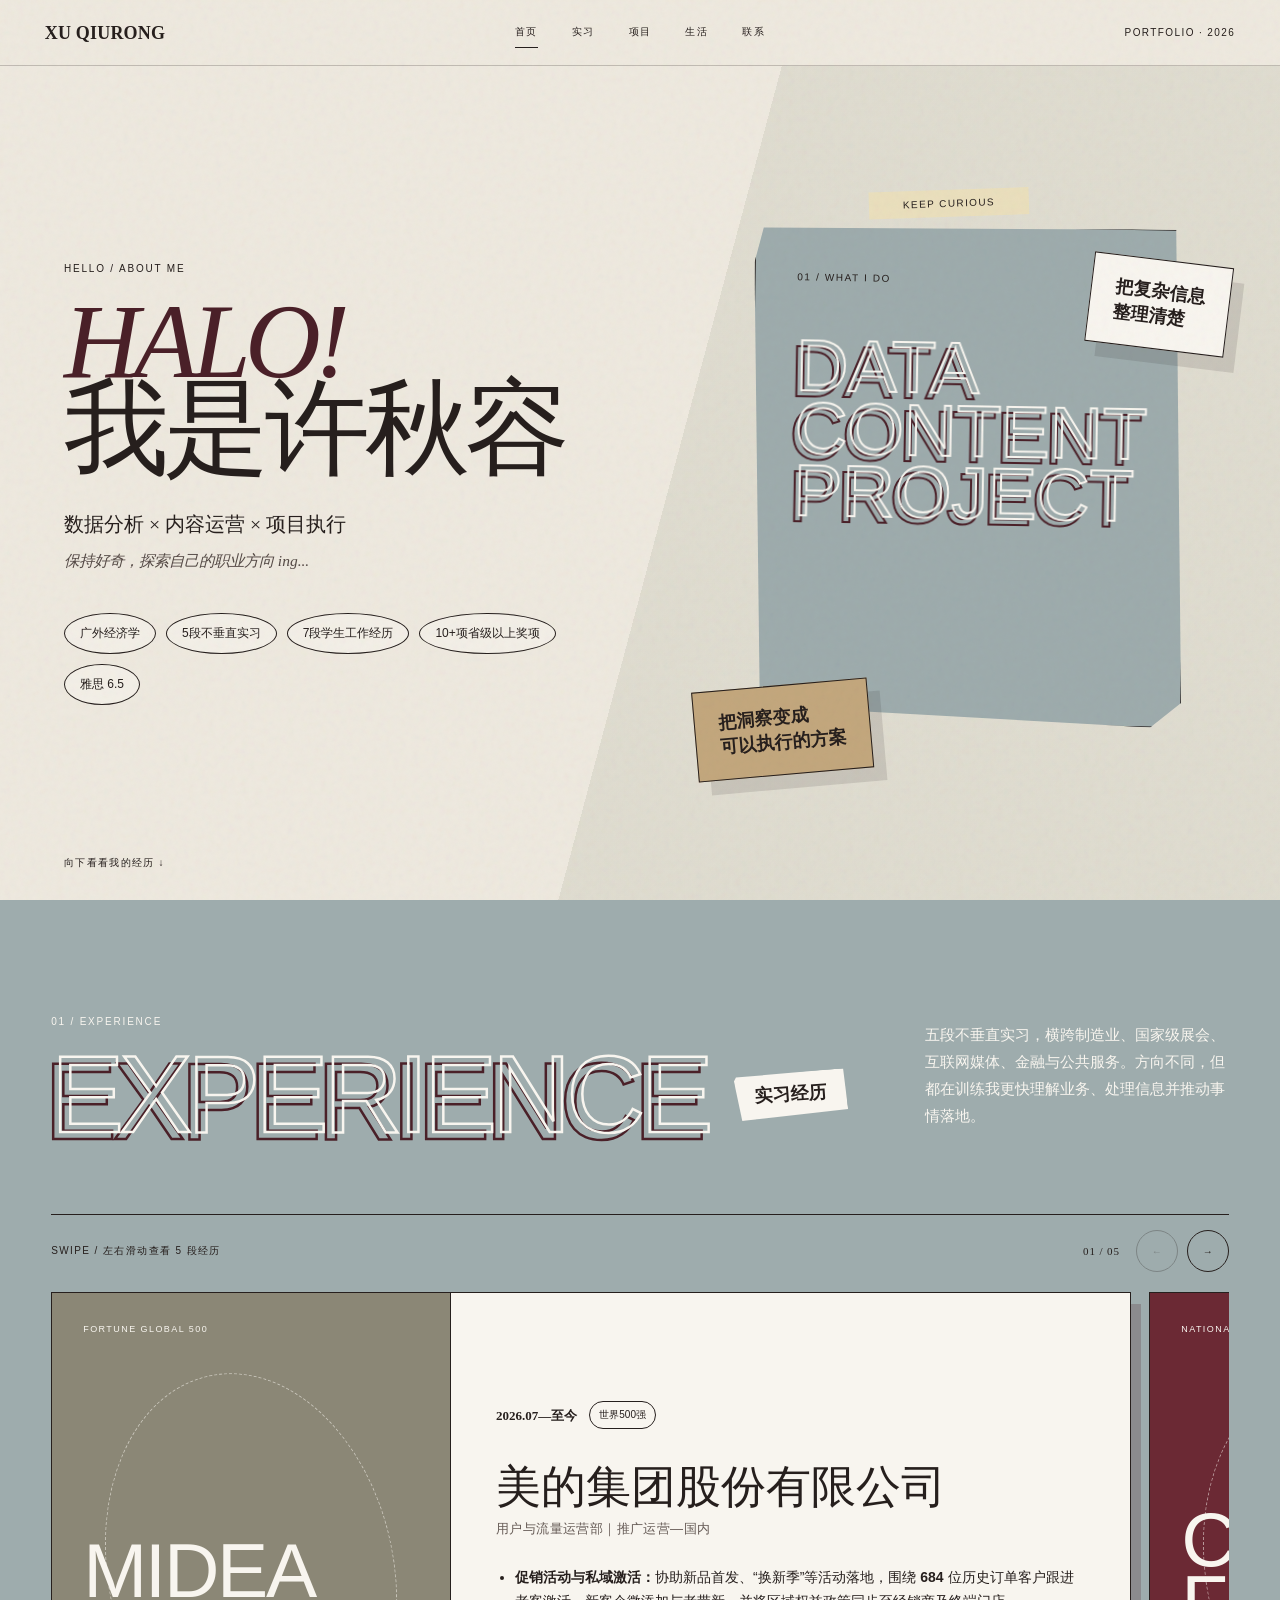
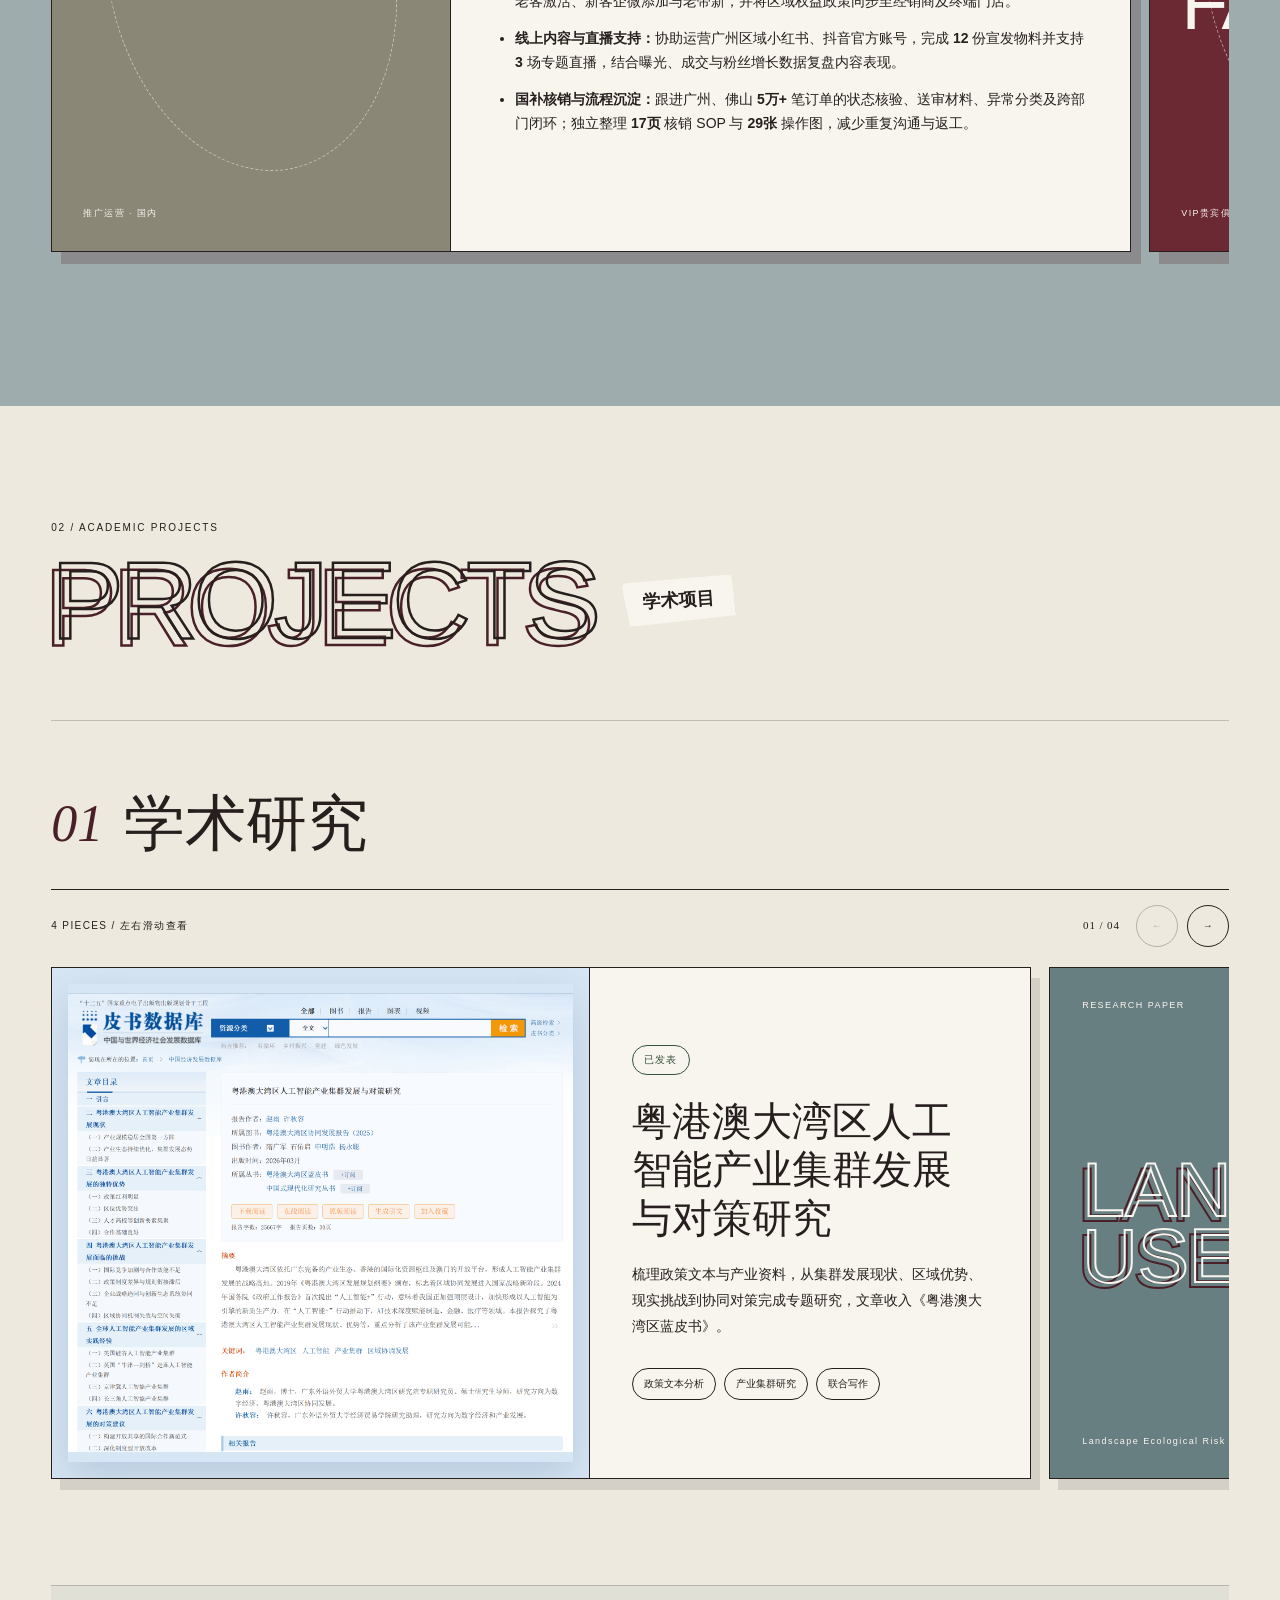
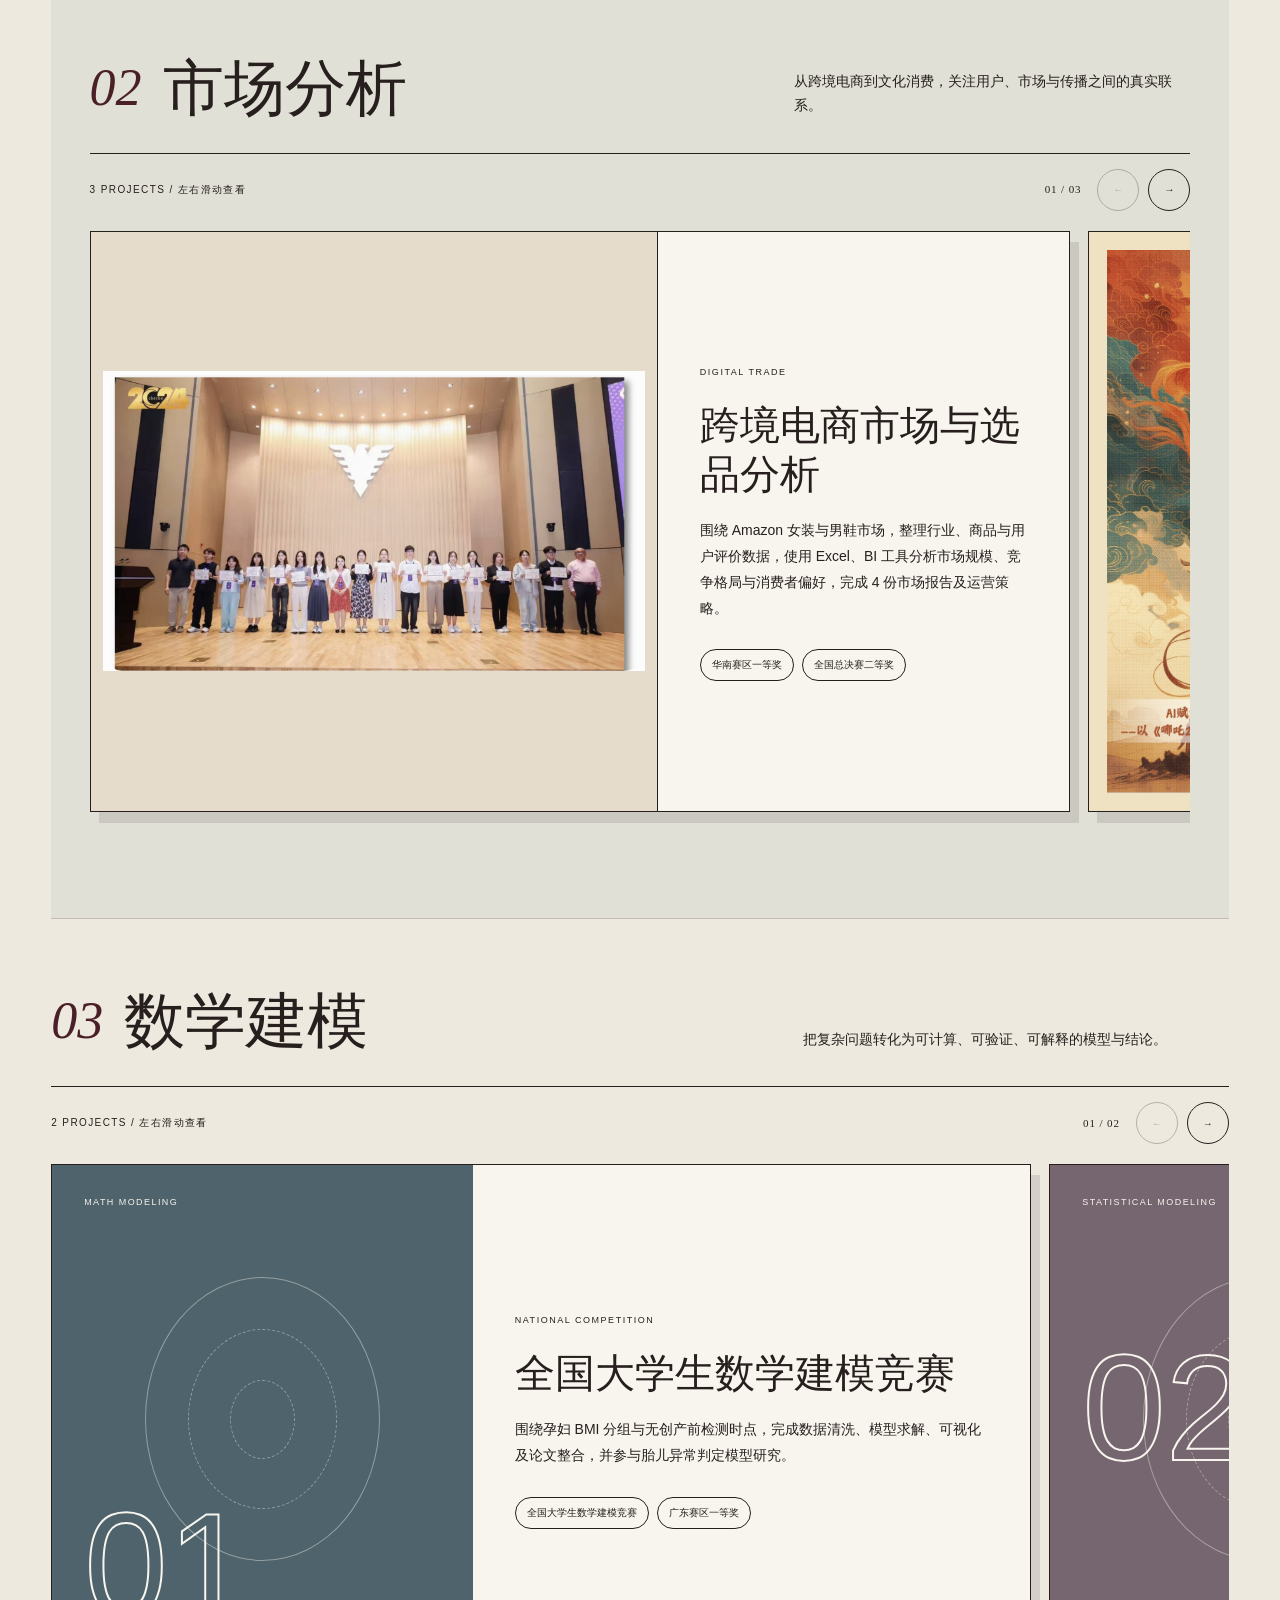
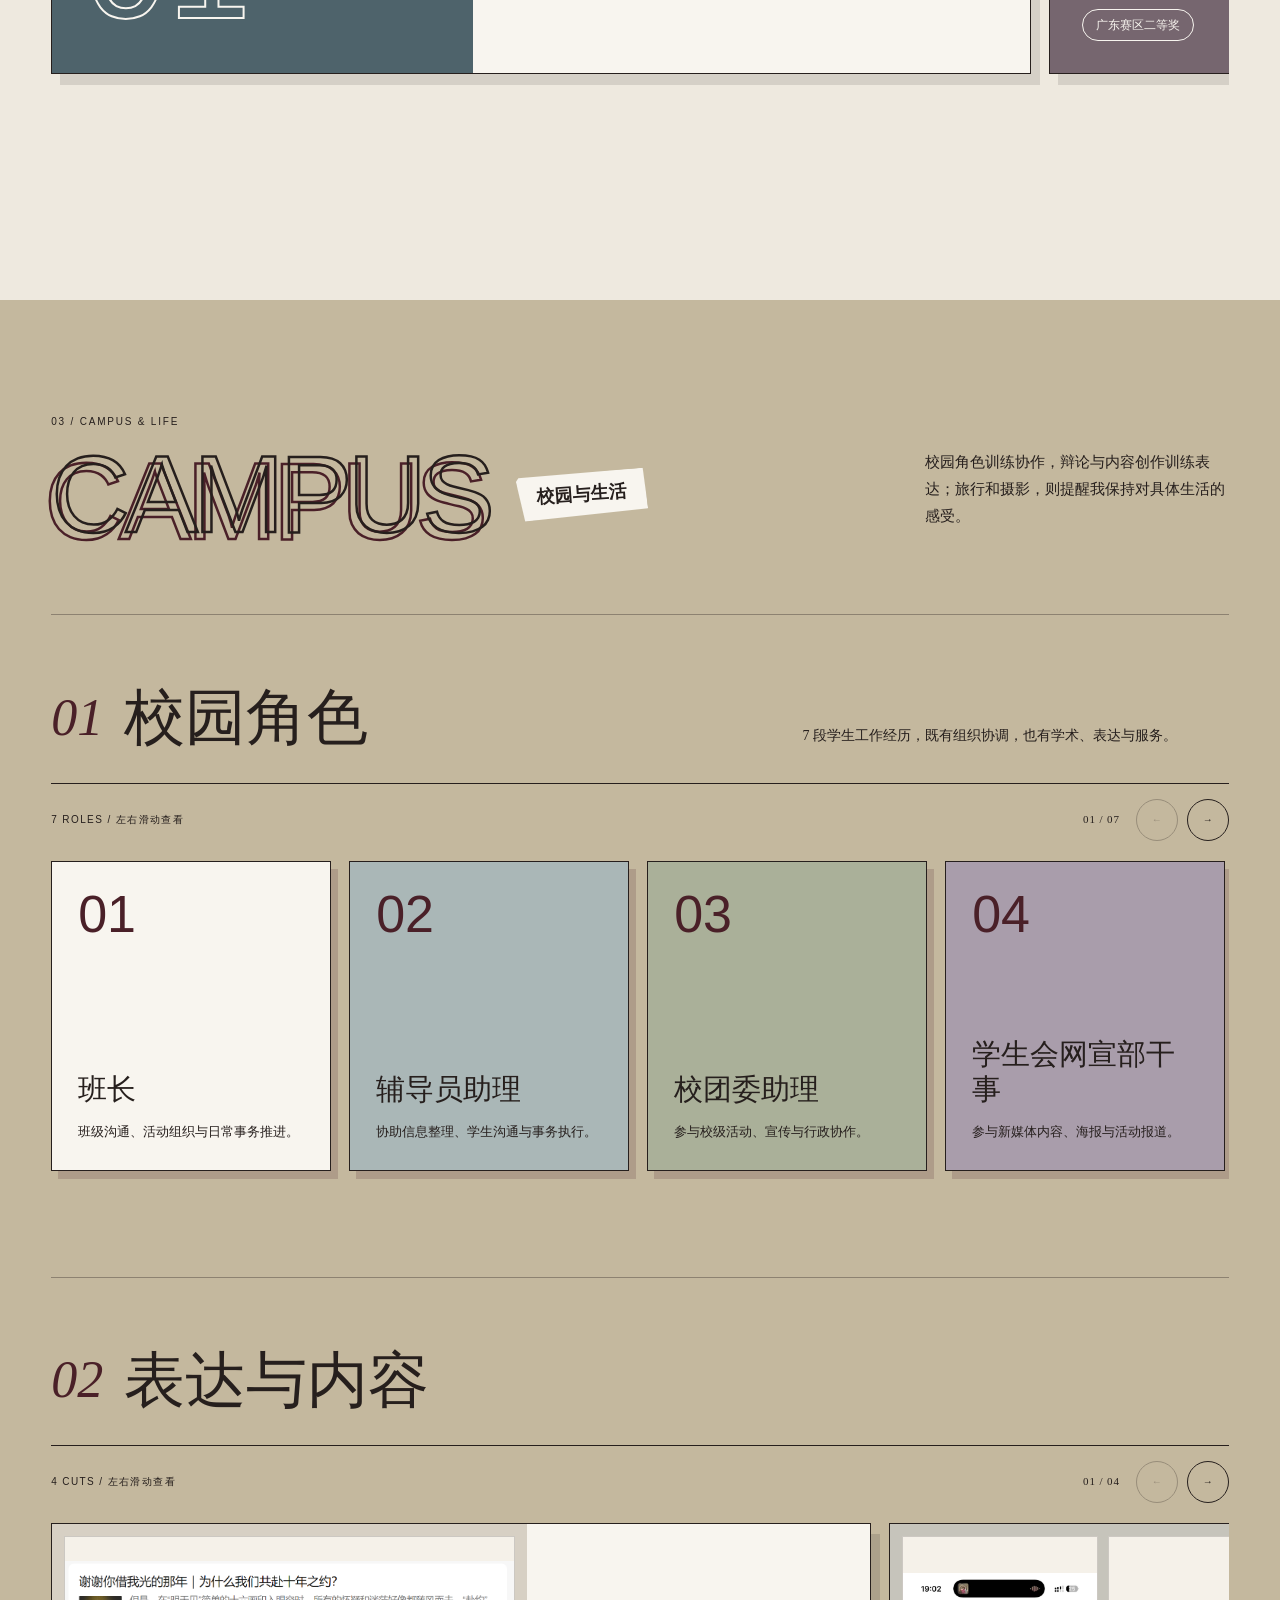
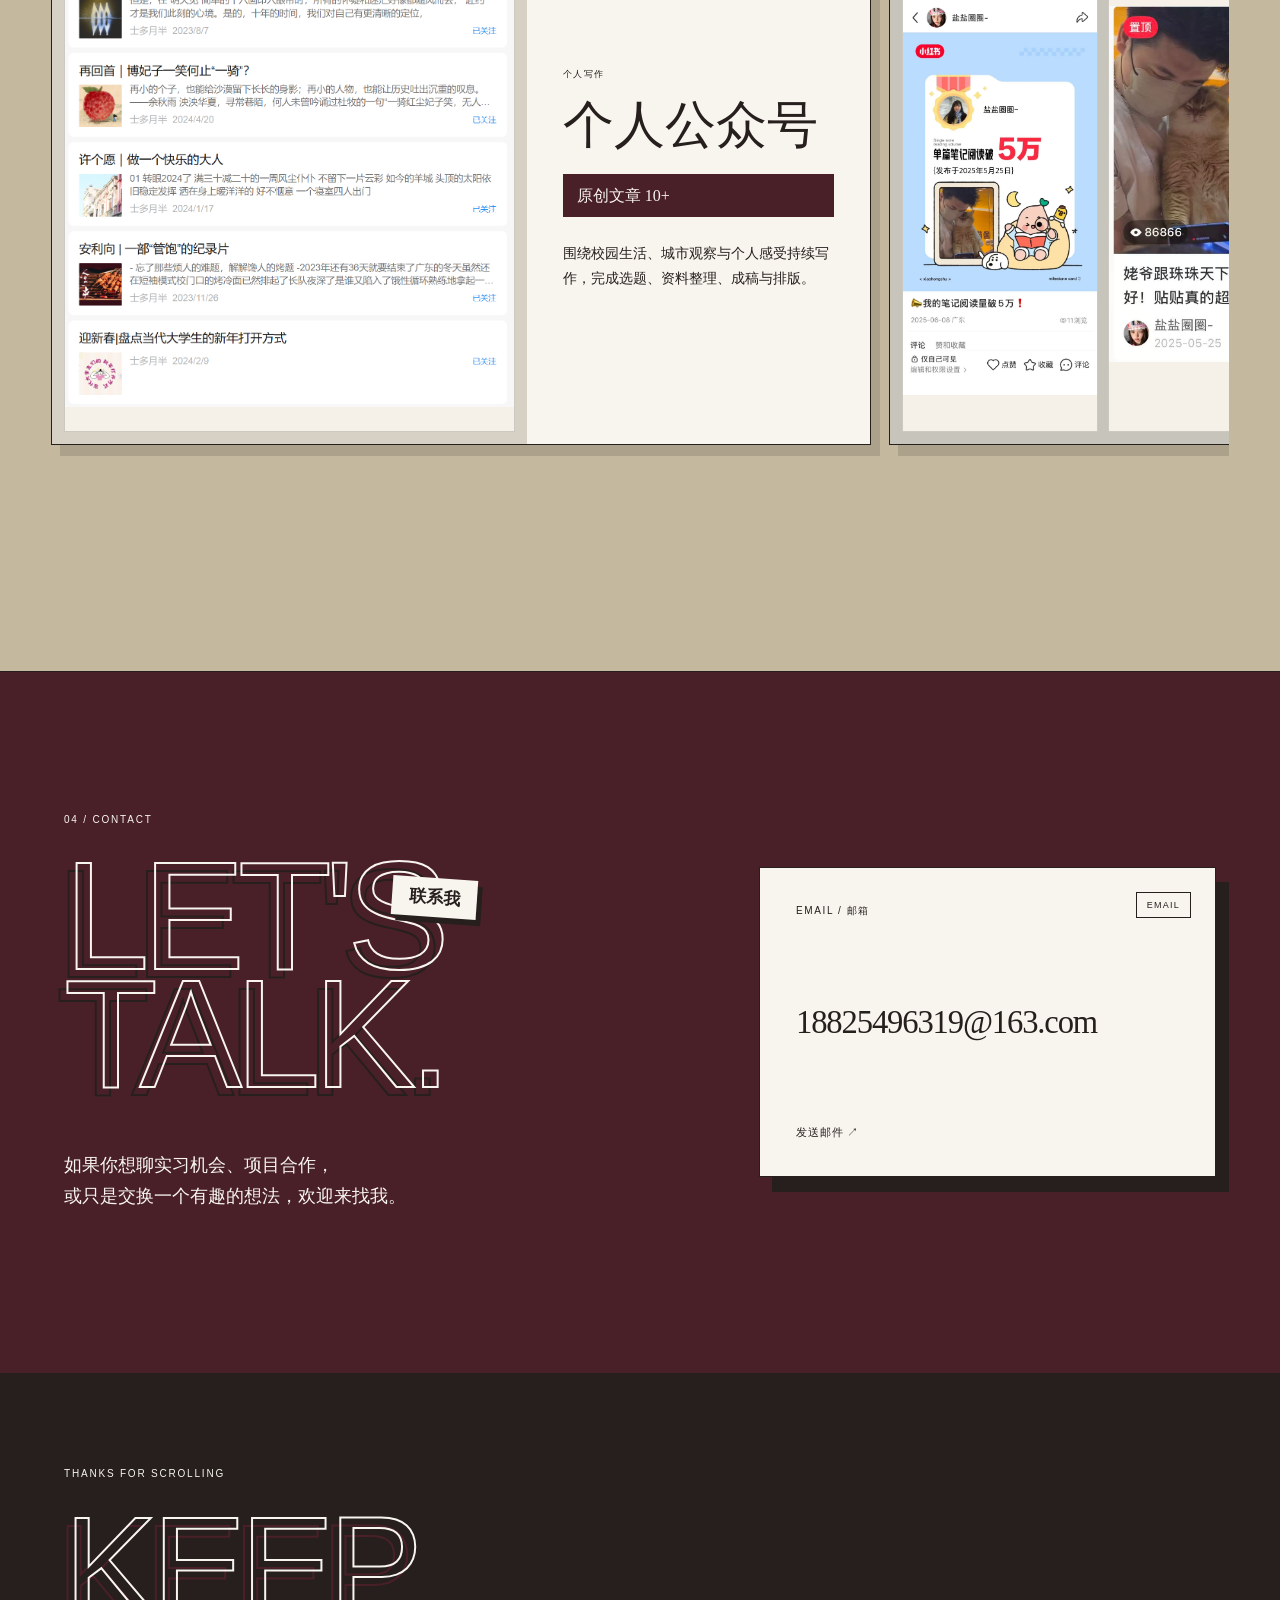
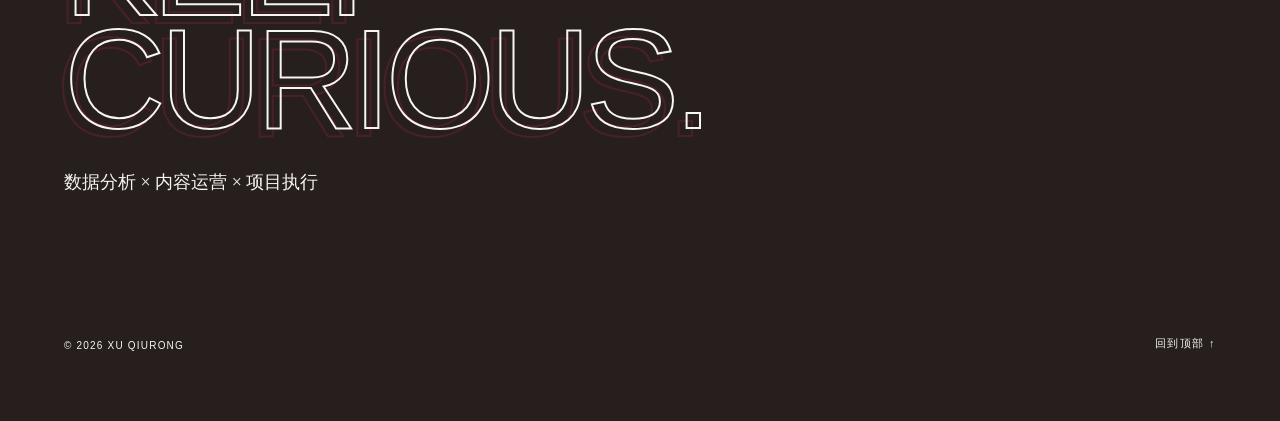
==== commit 49d8a058: "Reorder life content and add email contact section" ====
--- a/playful.html
+++ b/playful.html
@@ -6,14 +6,14 @@
   <meta name="description" content="许秋容的个人作品集：数据分析、内容运营、项目执行与学术研究。">
   <meta name="theme-color" content="#eee9df">
   <title>许秋容 | Portfolio</title>
-  <link rel="stylesheet" href="xhs-redesign.css">
+  <link rel="stylesheet" href="xhs-redesign.css?v=20260824-contact2">
 </head>
 <body>
   <div class="paper-noise" aria-hidden="true"></div>
   <header class="site-head">
     <a class="brand" href="#home" aria-label="返回首页">XU QIURONG</a>
     <nav aria-label="页面导航">
-      <a href="#home">首页</a><a href="#experience">实习</a><a href="#projects">项目</a><a href="#life">生活</a>
+      <a href="#home">首页</a><a href="#experience">实习</a><a href="#projects">项目</a><a href="#life">生活</a><a href="#contact">联系</a>
     </nav>
     <span class="head-note">PORTFOLIO · 2026</span>
   </header>
@@ -74,7 +74,7 @@
       <section class="project-group">
         <div class="group-heading"><div><em>01</em><h3>学术研究</h3></div></div>
         <div class="carousel" data-carousel><div class="carousel-bar"><span>4 PIECES / 左右滑动查看</span><div class="carousel-nav"><b data-count>01 / 04</b><button type="button" data-prev aria-label="上一篇">←</button><button type="button" data-next aria-label="下一篇">→</button></div></div><div class="content-rail project-rail" data-rail tabindex="0">
-          <article class="research-card published bluebook-card"><figure class="research-figure bluebook-figure"><img src="assets/research/bluebook-article.png" alt="皮书数据库中粤港澳大湾区人工智能产业集群发展与对策研究的发表页面" loading="lazy"></figure><div class="research-copy"><span class="status-tag">已发表</span><h4>粤港澳大湾区人工智能产业集群发展与对策研究</h4><p>梳理政策文本与产业资料，从集群发展现状、区域优势、现实挑战到协同对策完成专题研究，文章收入《粤港澳大湾区蓝皮书》。</p><div class="method-tags"><span>政策文本分析</span><span>产业集群研究</span><span>联合写作</span></div></div></article>
+          <article class="research-card published bluebook-card"><figure class="research-figure bluebook-figure"><img src="assets/research/bluebook-article.png" alt="皮书数据库中粤港澳大湾区人工智能产业集群发展与对策研究的发表页面" decoding="async"></figure><div class="research-copy"><span class="status-tag">已发表</span><h4>粤港澳大湾区人工智能产业集群发展与对策研究</h4><p>梳理政策文本与产业资料，从集群发展现状、区域优势、现实挑战到协同对策完成专题研究，文章收入《粤港澳大湾区蓝皮书》。</p><div class="method-tags"><span>政策文本分析</span><span>产业集群研究</span><span>联合写作</span></div></div></article>
           <article class="research-card reviewing"><div class="research-visual land"><span>RESEARCH PAPER</span><strong>LAND<br>USE</strong><small>Landscape Ecological Risk</small></div><div class="research-copy"><div class="status-row"><span class="status-tag">在投</span><span class="status-tag author-tag">学生一作</span></div><h4 class="english-title">Spatial and Temporal Evolution Analysis of Land Use Change and Landscape Ecological Risk in the Rapidly Urbanizing Area of the Middle and Lower Yangtze River Plains</h4><p>基于 2000—2020 年土地利用序列，结合 MOP 多目标规划与 PLUS 模型进行四类情景模拟，构建多指标生态风险指数，并将景观生态风险预测延伸至 2040 年。</p><div class="method-tags"><span>MOP-PLUS</span><span>多情景模拟</span><span>生态风险指数</span></div></div></article>
           <article class="research-card reviewing"><div class="research-visual rare"><span>RESEARCH PAPER</span><strong>RARE<br>EARTH</strong><small>Multilayer Trade Network</small></div><div class="research-copy"><div class="status-row"><span class="status-tag">在投</span><span class="status-tag author-tag">学生一作</span></div><h4 class="english-title">Key Countries in the Rare-Earth Industry Chain under the Belt and Road Initiative</h4><p>使用 2013—2023 年 UN Comtrade 数据测算贸易依赖度，构建上、中、下游多层贸易依赖网络，并结合加权度、介数与特征向量中心性识别重点国家。</p><div class="method-tags"><span>UN Comtrade</span><span>多层复杂网络</span><span>中心性指标</span></div></div></article>
           <article class="research-card innovation-card"><div class="research-visual innovation"><span>PROVINCIAL INNOVATION PROJECT</span><strong>CHIP<br>RESILIENCE</strong><small>2026.04—2027.04</small></div><div class="research-copy"><div class="status-row"><span class="status-tag">省级大创立项</span><span class="status-tag author-tag">项目负责人</span></div><h4>关键矿产供应链韧性测度及其对我国芯片产业的影响</h4><p>作为负责人统筹 5 人团队，获大学生创新创业训练计划项目省级立项；围绕大国博弈背景下的关键矿产供应链与芯片产业安全，构建韧性及产业安全评价体系，并分析不同主体的策略选择与风险阈值。</p><div class="method-tags"><span>复杂网络</span><span>演化博弈</span><span>SMAA-TRI</span><span>SYS-GMM</span></div></div></article>
@@ -84,9 +84,9 @@
       <section class="project-group market-group">
         <div class="group-heading"><div><em>02</em><h3>市场分析</h3></div><p>从跨境电商到文化消费，关注用户、市场与传播之间的真实联系。</p></div>
         <div class="carousel" data-carousel><div class="carousel-bar"><span>3 PROJECTS / 左右滑动查看</span><div class="carousel-nav"><b data-count>01 / 03</b><button type="button" data-prev aria-label="上一个项目">←</button><button type="button" data-next aria-label="下一个项目">→</button></div></div><div class="content-rail project-rail" data-rail tabindex="0">
-          <article class="case-card digital-trade-card"><figure class="contain-art digital-trade-photo"><img src="assets/project-covers/digital-trade-award.png" alt="全国大学生数字贸易综合技能大赛颁奖合影" loading="lazy"></figure><div class="case-copy"><span>DIGITAL TRADE</span><h4>跨境电商市场与选品分析</h4><p>围绕 Amazon 女装与男鞋市场，整理行业、商品与用户评价数据，使用 Excel、BI 工具分析市场规模、竞争格局与消费者偏好，完成 4 份市场报告及运营策略。</p><div class="award-line"><b>华南赛区一等奖</b><b>全国总决赛二等奖</b></div></div></article>
-          <article class="case-card"><figure class="contain-art nezha-art"><img src="assets/project-covers/ai-marketing.png" alt="哪吒2文化消费研究项目完整封面" loading="lazy"></figure><div class="case-copy"><span>ZHENGDA CUP × 经世者</span><h4>《哪吒2》文化消费与营销研究</h4><p>同一研究项目在两项赛事中迭代验证：抓取 9000+ 条评论，结合 400 份问卷、PLS-SEM 与 LDA，完成 68 页报告和 90+ 张分析图。</p><div class="award-line"><b>正大杯省二等奖</b><b>经世者一等奖</b></div></div></article>
-          <article class="case-card fave-card"><figure class="contain-art fave-art"><img src="assets/project-covers/fave-plan.png" alt="斐沃FAVE数智化高校就业指导服务项目封面" loading="lazy"></figure><div class="case-copy"><span>FAVE PLAN</span><h4>“斐沃（FAVE）”高校就业指导服务计划</h4><p>面向高校在校生，围绕人才培养、职业规划、人才评估与人岗匹配设计数智化就业指导模式；我负责市场调研、用户痛点分析与营销策略。</p><div class="method-tags"><span>市场调研</span><span>用户痛点</span><span>营销策略</span><span>人岗匹配</span></div></div></article>
+          <article class="case-card digital-trade-card"><figure class="contain-art digital-trade-photo"><img src="assets/project-covers/digital-trade-award.png" alt="全国大学生数字贸易综合技能大赛颁奖合影" decoding="async"></figure><div class="case-copy"><span>DIGITAL TRADE</span><h4>跨境电商市场与选品分析</h4><p>围绕 Amazon 女装与男鞋市场，整理行业、商品与用户评价数据，使用 Excel、BI 工具分析市场规模、竞争格局与消费者偏好，完成 4 份市场报告及运营策略。</p><div class="award-line"><b>华南赛区一等奖</b><b>全国总决赛二等奖</b></div></div></article>
+          <article class="case-card"><figure class="contain-art nezha-art"><img src="assets/project-covers/ai-marketing.png" alt="哪吒2文化消费研究项目完整封面" decoding="async"></figure><div class="case-copy"><span>ZHENGDA CUP × 经世者</span><h4>《哪吒2》文化消费与营销研究</h4><p>同一研究项目在两项赛事中迭代验证：抓取 9000+ 条评论，结合 400 份问卷、PLS-SEM 与 LDA，完成 68 页报告和 90+ 张分析图。</p><div class="award-line"><b>正大杯省二等奖</b><b>经世者一等奖</b></div></div></article>
+          <article class="case-card fave-card"><figure class="contain-art fave-art"><img src="assets/project-covers/fave-plan.png" alt="斐沃FAVE数智化高校就业指导服务项目封面" decoding="async"></figure><div class="case-copy"><span>FAVE PLAN</span><h4>“斐沃（FAVE）”高校就业指导服务计划</h4><p>面向高校在校生，围绕人才培养、职业规划、人才评估与人岗匹配设计数智化就业指导模式；我负责市场调研、用户痛点分析与营销策略。</p><div class="method-tags"><span>市场调研</span><span>用户痛点</span><span>营销策略</span><span>人岗匹配</span></div></div></article>
         </div></div>
       </section>
 
@@ -111,21 +111,35 @@
       <section class="life-group creation-group">
         <div class="group-heading"><div><em>02</em><h3>表达与内容</h3></div></div>
         <div class="carousel" data-carousel><div class="carousel-bar"><span>4 CUTS / 左右滑动查看</span><div class="carousel-nav"><b data-count>01 / 04</b><button type="button" data-prev aria-label="上一项">←</button><button type="button" data-next aria-label="下一项">→</button></div></div><div class="content-rail creation-rail" data-rail tabindex="0">
-          <article class="creation-card account-card"><div class="content-gallery account-gallery"><figure><img src="assets/life/wechat-writing.png" alt="个人公众号原创文章列表与摘要" loading="lazy"></figure></div><div><span>个人写作</span><h4>个人公众号</h4><div class="clean-metrics"><b>原创文章 10+</b></div><p>围绕校园生活、城市观察与个人感受持续写作，完成选题、资料整理、成稿与排版。</p></div></article>
-          <article class="creation-card xhs-card"><div class="content-gallery xhs-gallery"><figure><img src="assets/life/xhs-50k.jpg" alt="小红书单篇笔记阅读量突破五万的成果页" loading="lazy"></figure><figure><img src="assets/life/xhs-video.jpg" alt="小红书猫咪视频播放量达到八万六千的成果页" loading="lazy"></figure></div><div><span>内容创作</span><h4>小红书</h4><div class="clean-metrics"><b>单篇内容 5万+ 阅读</b><b>视频内容 8万+ 播放</b></div><p>从选题、拍摄到排版与文案，持续记录校园、城市与生活观察。</p></div></article>
+          <article class="creation-card account-card"><div class="content-gallery account-gallery"><figure><img src="assets/life/wechat-writing.png" alt="个人公众号原创文章列表与摘要" decoding="async"></figure></div><div><span>个人写作</span><h4>个人公众号</h4><div class="clean-metrics"><b>原创文章 10+</b></div><p>围绕校园生活、城市观察与个人感受持续写作，完成选题、资料整理、成稿与排版。</p></div></article>
+          <article class="creation-card xhs-card"><div class="content-gallery xhs-gallery"><figure><img src="assets/life/xhs-50k.jpg" alt="小红书单篇笔记阅读量突破五万的成果页" decoding="async"></figure><figure><img src="assets/life/xhs-video.jpg" alt="小红书猫咪视频播放量达到八万六千的成果页" decoding="async"></figure></div><div><span>内容创作</span><h4>小红书</h4><div class="clean-metrics"><b>单篇内容 5万+ 阅读</b><b>视频内容 8万+ 播放</b></div><p>从选题、拍摄到排版与文案，持续记录校园、城市与生活观察。</p></div></article>
+          <article class="creation-card debate-card"><div class="debate-mark">ARGUE<br>& LISTEN</div><div><span>表达训练</span><h4>辩论赛</h4><p>累计参与 40+ 场训练与赛事，在资料检索、立论构建、攻辩和自由辩论中训练快速分析与公开表达。</p><div class="award-line"><b>院新生杯冠军</b><b>校级中文辩论赛亚军</b><b>“奇险杯”网辩亚军</b></div></div></article>
           <article class="life-strip-card" aria-label="旅行与摄影照片"><div class="life-gallery">
             <figure class="life-shot life-crop"><img src="assets/life/xhs-travel.jpg" alt="沙面与永庆坊的建筑和树影拼贴"></figure>
             <figure class="life-shot life-camera"><img src="assets/life/camera.jpg" alt="拿着相机记录生活的照片"></figure>
             <figure class="life-shot life-crop"><img src="assets/life/xhs-cats.jpg" alt="公园里遇见的猫咪摄影拼贴"></figure>
             <figure class="life-shot life-crop"><img src="assets/life/xhs-zoo.jpg" alt="广州动物园观察记录拼贴"></figure>
           </div></article>
-          <article class="creation-card debate-card"><div class="debate-mark">ARGUE<br>& LISTEN</div><div><span>表达训练</span><h4>辩论赛</h4><p>累计参与 40+ 场训练与赛事，在资料检索、立论构建、攻辩和自由辩论中训练快速分析与公开表达。</p><div class="award-line"><b>院新生杯冠军</b><b>校级中文辩论赛亚军</b><b>“奇险杯”网辩亚军</b></div></div></article>
         </div></div>
       </section>
+    </section>
+
+    <section class="contact-section" id="contact">
+      <div class="contact-intro">
+        <p class="eyebrow">04 / CONTACT</p>
+        <div class="contact-lockup"><h2>LET'S<br>TALK.</h2><span>联系我</span></div>
+        <p>如果你想聊实习机会、项目合作，<br>或只是交换一个有趣的想法，欢迎来找我。</p>
+      </div>
+      <a class="contact-card" href="mailto:18825496319@163.com" aria-label="发送邮件至 18825496319@163.com">
+        <span>EMAIL / 邮箱</span>
+        <strong>18825496319@163.com</strong>
+        <small>发送邮件 ↗</small>
+      </a>
     </section>
   </main>
 
   <footer><p class="eyebrow">THANKS FOR SCROLLING</p><h2>KEEP<br>CURIOUS.</h2><p>数据分析 × 内容运营 × 项目执行</p><a href="#home">回到顶部 ↑</a><small>© 2026 XU QIURONG</small></footer>
-  <script src="playful.js"></script>
+  <div class="image-viewer" hidden aria-hidden="true"><button type="button" aria-label="关闭完整图片">×</button><img src="[data-uri]" alt=""></div>
+  <script src="playful.js?v=20260824-contact2"></script>
 </body>
 </html>
--- a/xhs-redesign.css
+++ b/xhs-redesign.css
@@ -8,6 +8,12 @@
 body{margin:0;overflow-x:hidden;color:var(--ink);background:var(--paper);font-family:Arial,"PingFang SC","Microsoft YaHei",sans-serif}
 button,a{font:inherit}
 img{display:block;max-width:100%}
+main figure img{cursor:zoom-in;-webkit-touch-callout:none;user-select:none}
+.image-viewer[hidden]{display:none}
+.image-viewer{position:fixed;inset:0;z-index:120;display:grid;place-items:center;padding:max(18px,env(safe-area-inset-top)) 18px max(18px,env(safe-area-inset-bottom));background:rgba(20,17,16,.94);backdrop-filter:blur(12px)}
+.image-viewer img{display:block;max-width:min(1200px,94vw);max-height:88vh;width:auto;height:auto;object-fit:contain;background:#f5f1e9;box-shadow:0 18px 70px rgba(0,0,0,.5)}
+.image-viewer button{position:absolute;top:max(14px,env(safe-area-inset-top));right:max(14px,env(safe-area-inset-right));width:46px;height:46px;border:1px solid rgba(255,255,255,.75);border-radius:50%;background:rgba(0,0,0,.35);color:#fff;font-size:28px;line-height:1;cursor:pointer}
+body.viewer-open{overflow:hidden}
 .paper-noise{position:fixed;inset:0;z-index:50;pointer-events:none;opacity:.075;mix-blend-mode:multiply;background-image:url("data:image/svg+xml,%3Csvg viewBox='0 0 180 180' xmlns='http://www.w3.org/2000/svg'%3E%3Cfilter id='n'%3E%3CfeTurbulence type='fractalNoise' baseFrequency='.76' numOctaves='4' stitchTiles='stitch'/%3E%3C/filter%3E%3Crect width='100%25' height='100%25' filter='url(%23n)' opacity='.7'/%3E%3C/svg%3E")}
 .site-head{position:fixed;inset:0 0 auto;z-index:40;height:var(--nav-h);display:grid;grid-template-columns:1fr auto 1fr;align-items:center;padding:0 3.5vw;border-bottom:1px solid var(--line);background:rgba(238,233,223,.76);backdrop-filter:blur(15px);transition:.25s}
 .site-head.scrolled{background:rgba(238,233,223,.96);box-shadow:0 6px 20px rgba(38,31,29,.08)}
@@ -143,8 +149,8 @@
 .creation-card p{font-size:14px;line-height:1.8}
 .debate-mark{display:flex;align-items:center;padding:34px;color:transparent;background:var(--wine);-webkit-text-stroke:2px var(--paper-2);font:clamp(58px,6vw,88px)/.88 Impact,sans-serif;filter:drop-shadow(-5px 5px 0 #111)}
 .content-gallery{min-height:520px;padding:12px;display:grid;gap:10px;background:#d7d0c4;overflow:hidden}
-.content-gallery figure{margin:0;min-width:0;min-height:0;display:grid;place-items:center;overflow:hidden;background:#f5f1e9;border:1px solid rgba(41,38,36,.2)}
-.content-gallery img{display:block;width:100%;height:100%;object-fit:contain}
+.content-gallery figure{position:relative;margin:0;min-width:0;min-height:0;display:grid;place-items:center;overflow:hidden;background:#f5f1e9;border:1px solid rgba(41,38,36,.2)}
+.content-gallery img{position:absolute;inset:0;display:block;width:100%;height:100%;object-fit:contain}
 .account-gallery{grid-template-rows:1fr}
 .xhs-gallery{grid-template-columns:1fr 1fr;background:#c6c4bb}
 .clean-metrics{display:grid;gap:8px;margin:24px 0}
@@ -157,6 +163,18 @@
 .life-crop{aspect-ratio:1206/1600}
 .life-crop img{position:absolute;left:0;top:0;max-width:none;transform:translateY(-14.1%)}
 .life-camera img{width:100%;height:auto}
+
+.contact-section{min-height:78vh;padding:110px 5vw;display:grid;grid-template-columns:minmax(0,1.15fr) minmax(360px,.85fr);align-items:center;gap:6vw;border-top:1px solid var(--ink);background:var(--wine);color:var(--paper-2)}
+.contact-lockup{position:relative;display:inline-block;margin:32px 0 38px}
+.contact-lockup h2{margin:0;font:clamp(92px,12vw,184px)/.77 Impact,"Arial Narrow",sans-serif;letter-spacing:-.045em;color:transparent;-webkit-text-stroke:2px var(--paper-2);filter:drop-shadow(-8px 8px 0 var(--ink))}
+.contact-lockup span{position:absolute;right:-32px;top:9%;padding:11px 17px;transform:rotate(4deg);background:var(--paper-2);color:var(--ink);font:700 17px/1 Georgia,"Songti SC",serif;box-shadow:5px 6px 0 var(--ink)}
+.contact-intro>p:last-child{font:18px/1.75 Georgia,"Songti SC",serif}
+.contact-card{position:relative;width:100%;min-height:310px;padding:36px;display:flex;flex-direction:column;align-items:flex-start;justify-content:space-between;text-align:left;text-decoration:none;border:1px solid var(--ink);background:var(--paper-2);color:var(--ink);box-shadow:13px 15px 0 var(--ink);cursor:pointer;transition:transform .25s ease,box-shadow .25s ease}
+.contact-card:before{content:"EMAIL";position:absolute;right:24px;top:24px;padding:7px 10px;border:1px solid;font-size:9px;letter-spacing:.14em}
+.contact-card:hover{transform:translate(-4px,-4px);box-shadow:17px 19px 0 var(--ink)}
+.contact-card>span{font-size:10px;letter-spacing:.16em}
+.contact-card strong{max-width:100%;font:clamp(20px,2.55vw,36px)/1.05 Georgia,"Times New Roman",serif;letter-spacing:-.035em;overflow-wrap:anywhere}
+.contact-card small{font-size:11px;letter-spacing:.08em}
 
 footer{position:relative;min-height:72vh;padding:95px 5vw 75px;background:var(--ink);color:var(--paper-2)}
 footer h2{margin:32px 0;font:clamp(72px,11vw,168px)/.8 Impact,"Arial Narrow",sans-serif;letter-spacing:-.04em;color:transparent;-webkit-text-stroke:2px var(--paper-2);filter:drop-shadow(-8px 8px 0 var(--wine))}
@@ -184,9 +202,11 @@
   .experience-card,.research-card,.case-card,.creation-card,.digital-trade-card{grid-template-columns:1fr;min-height:auto}.bluebook-card{grid-template-columns:1fr}
   .experience-cover{height:220px;padding:24px;border-right:0;border-bottom:1px solid}.experience-cover strong{font-size:54px}.experience-copy{padding:22px 19px 25px}.meta-line time{width:100%;margin-bottom:4px}.meta-line span{font-size:9px;padding:5px 7px}.experience-copy h3{font-size:23px;margin-top:21px}.experience-copy .role{font-size:11px;margin-bottom:20px}.experience-copy li{font-size:12px;line-height:1.65;margin:9px 0}
   .research-visual,.model-visual,.commerce-visual{min-height:238px;padding:24px}.research-figure{min-height:238px;height:238px;border-right:0;border-bottom:1px solid}.bluebook-figure{height:280px;padding:8px}.research-visual strong{font-size:56px}.model-visual strong{font-size:108px}.research-copy,.case-copy{padding:23px 19px}.research-copy h4,.case-copy h4{font-size:24px}.research-copy h4.english-title{font-size:21px;line-height:1.18}.research-copy p,.case-copy p{font-size:12px;line-height:1.7}.method-tags,.award-line{margin-top:22px}.method-tags span,.award-line b{font-size:9px;padding:7px 9px}.case-card figure{min-height:238px;height:238px;border-right:0;border-bottom:1px solid}.case-card figure img{object-fit:cover}.case-card figure.contain-art img{object-fit:contain}.market-group{margin-inline:-14px;padding-inline:14px}
+  .research-figure,.case-card figure{position:relative;height:auto!important;min-height:0!important;aspect-ratio:4/3}.research-figure img,.case-card figure img{position:absolute;inset:0;width:100%!important;height:100%!important;object-fit:contain!important}.bluebook-figure{height:auto!important}
   .role-rail{grid-auto-columns:70vw}.role-card{min-height:245px;padding:21px}.role-card b{font-size:43px}.role-card h4{font-size:24px}.role-card p{font-size:11px}
   .creation-card{grid-template-columns:1fr}.creation-card>div:first-child{height:300px;min-height:300px}.creation-card>div:last-child{padding:22px 19px}.creation-card h4{font-size:28px}.creation-card p{font-size:12px}.debate-mark{height:280px!important;font-size:50px}.content-gallery{min-height:300px!important;height:300px!important;padding:7px;gap:6px}.account-gallery{grid-template-rows:1fr}.xhs-gallery{grid-template-columns:1fr 1fr}.clean-metrics{margin:19px 0}.clean-metrics b{font-size:13px;padding:10px 11px}
   .life-strip-card{padding:8px}.life-gallery{grid-template-columns:repeat(2,minmax(0,1fr));gap:8px}.life-shot{box-shadow:4px 5px 0 rgba(38,31,29,.13)}
+  .contact-section{min-height:auto;padding:76px 16px 82px;grid-template-columns:1fr;gap:46px}.contact-lockup{margin:27px 0 31px}.contact-lockup h2{font-size:72px;-webkit-text-stroke-width:1.6px;filter:drop-shadow(-4px 4px 0 var(--ink))}.contact-lockup span{right:0;top:7%;padding:8px 11px;font-size:12px;box-shadow:4px 4px 0 var(--ink)}.contact-intro>p:last-child{font-size:13px;line-height:1.7}.contact-card{min-height:220px;padding:25px;box-shadow:8px 9px 0 var(--ink)}.contact-card strong{font-size:clamp(20px,6vw,25px)}.contact-card:before{right:18px;top:18px}
   footer{min-height:500px;padding:66px 16px 54px}footer h2{font-size:58px;filter:drop-shadow(-4px 4px 0 var(--wine))}footer>p:not(.eyebrow){font-size:14px}footer a{right:16px;bottom:38px}footer small{left:16px;bottom:38px}
 }
 @media(prefers-reduced-motion:reduce){html{scroll-behavior:auto}*{transition:none!important}}
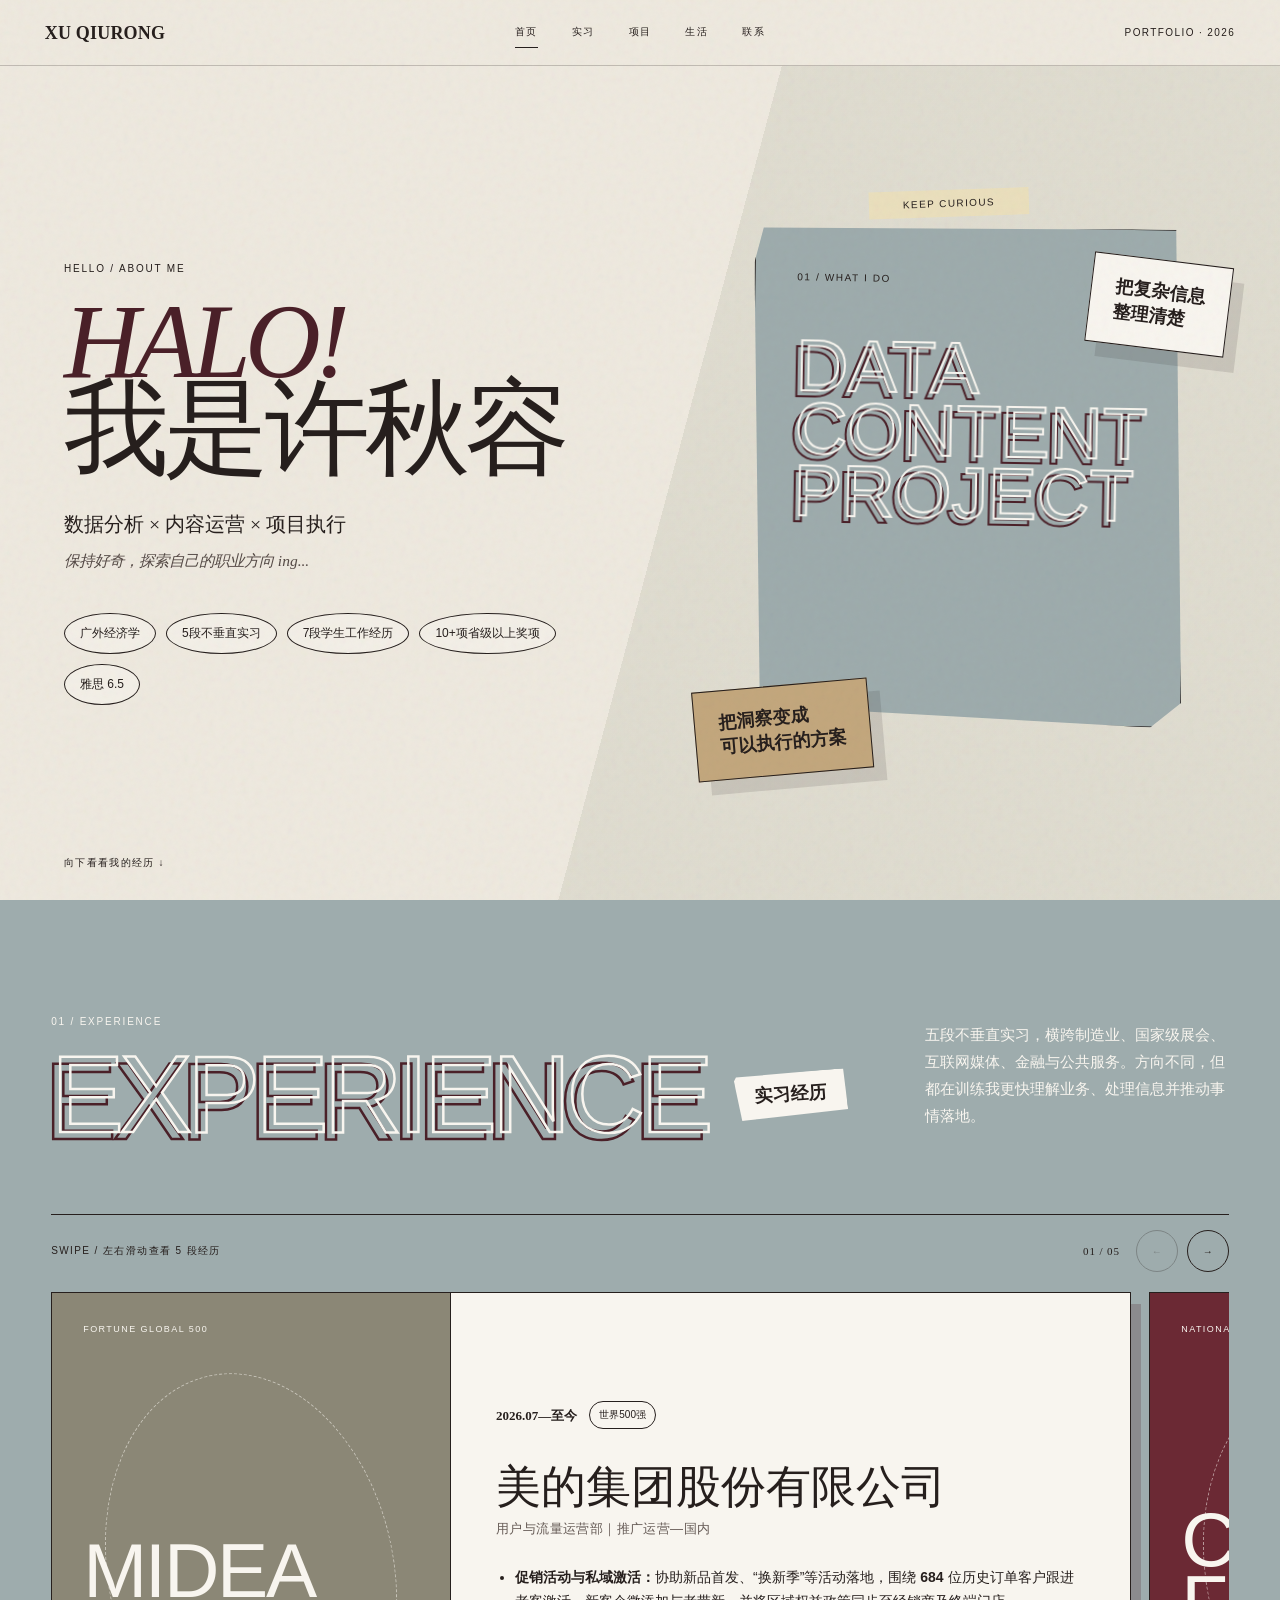
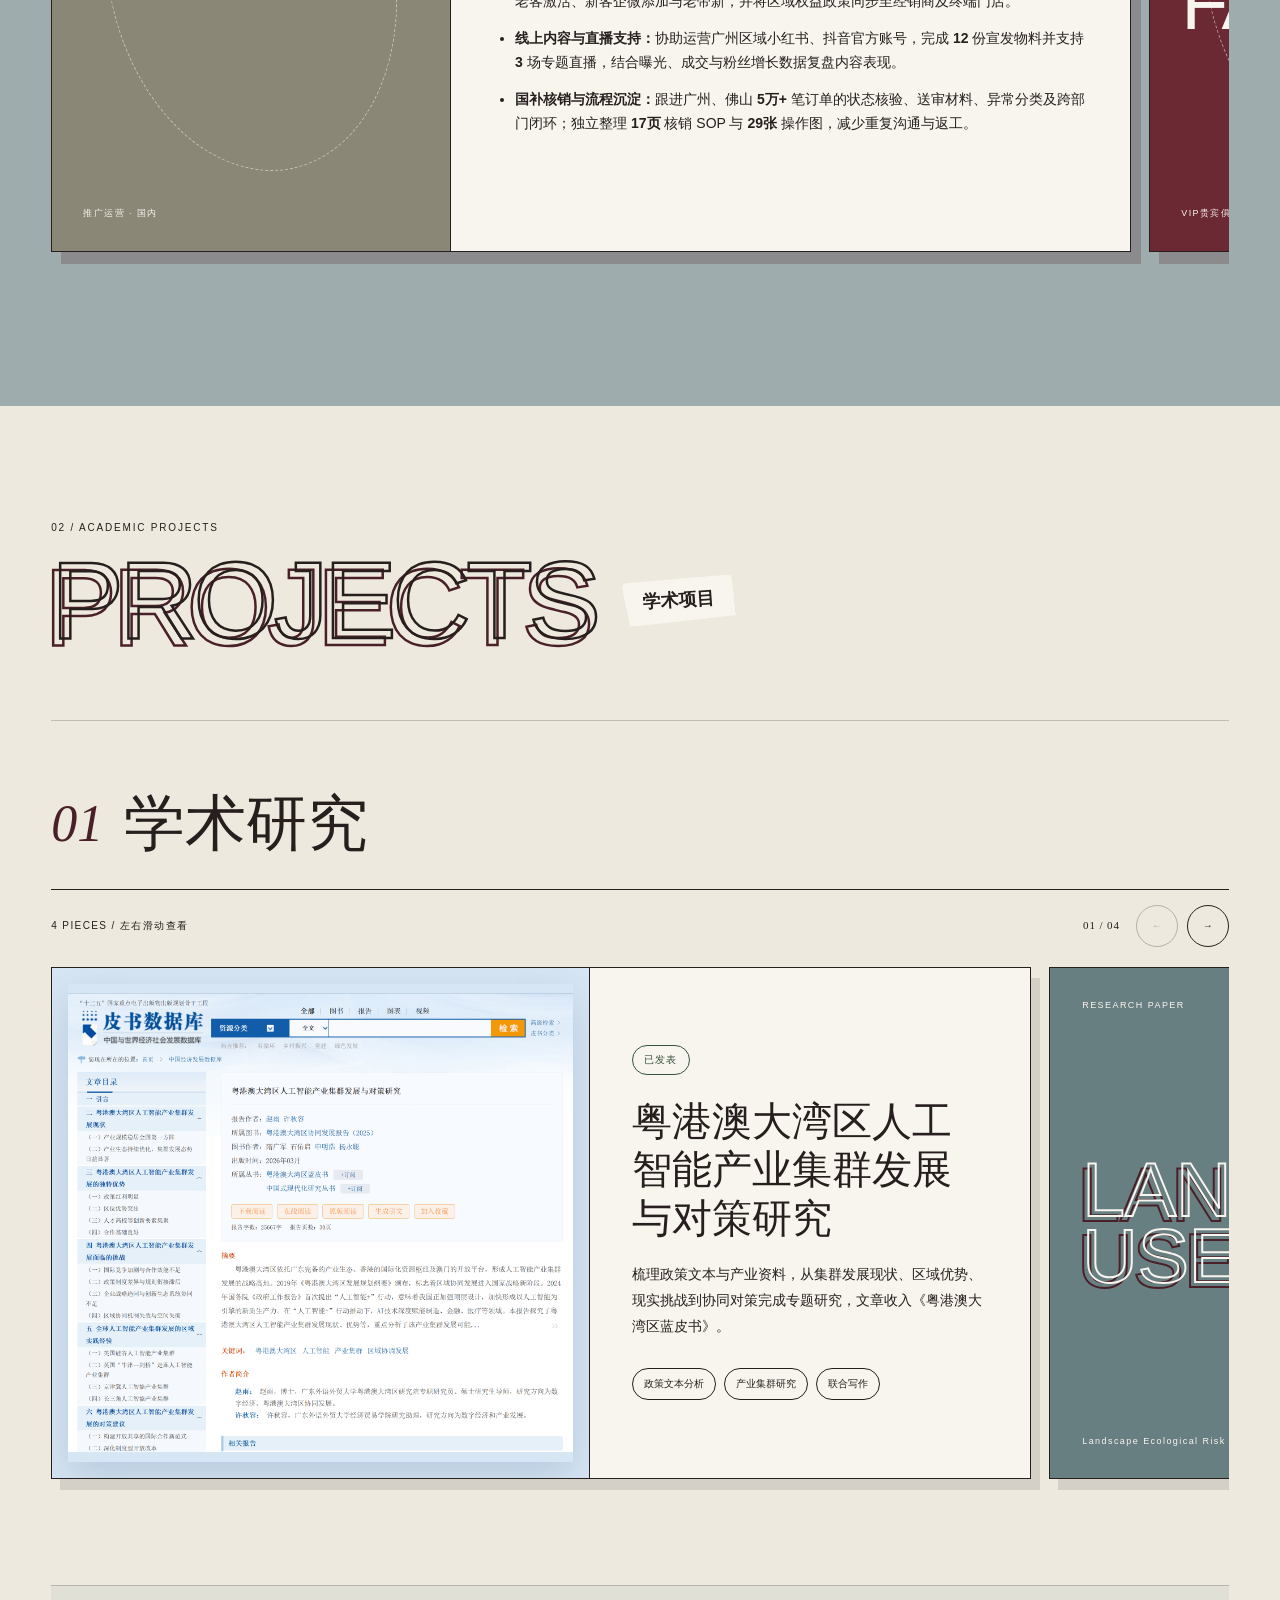
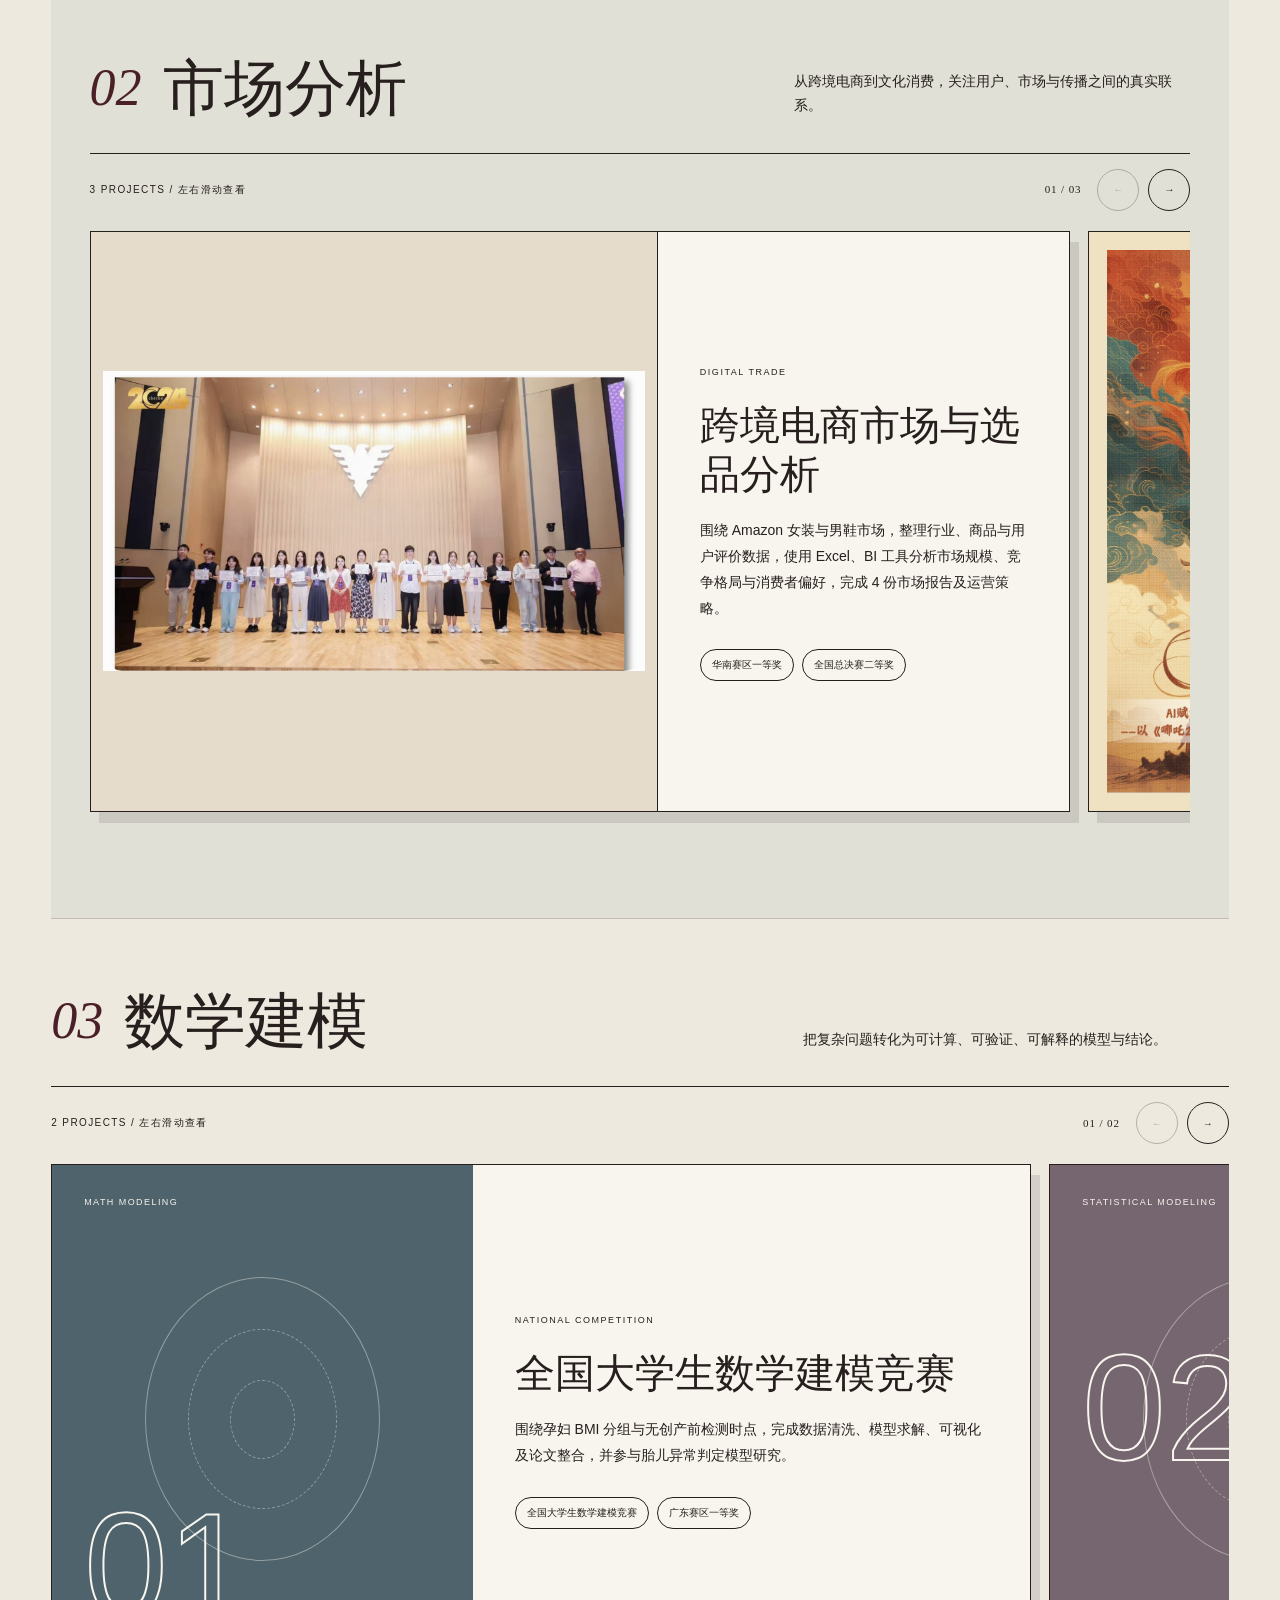
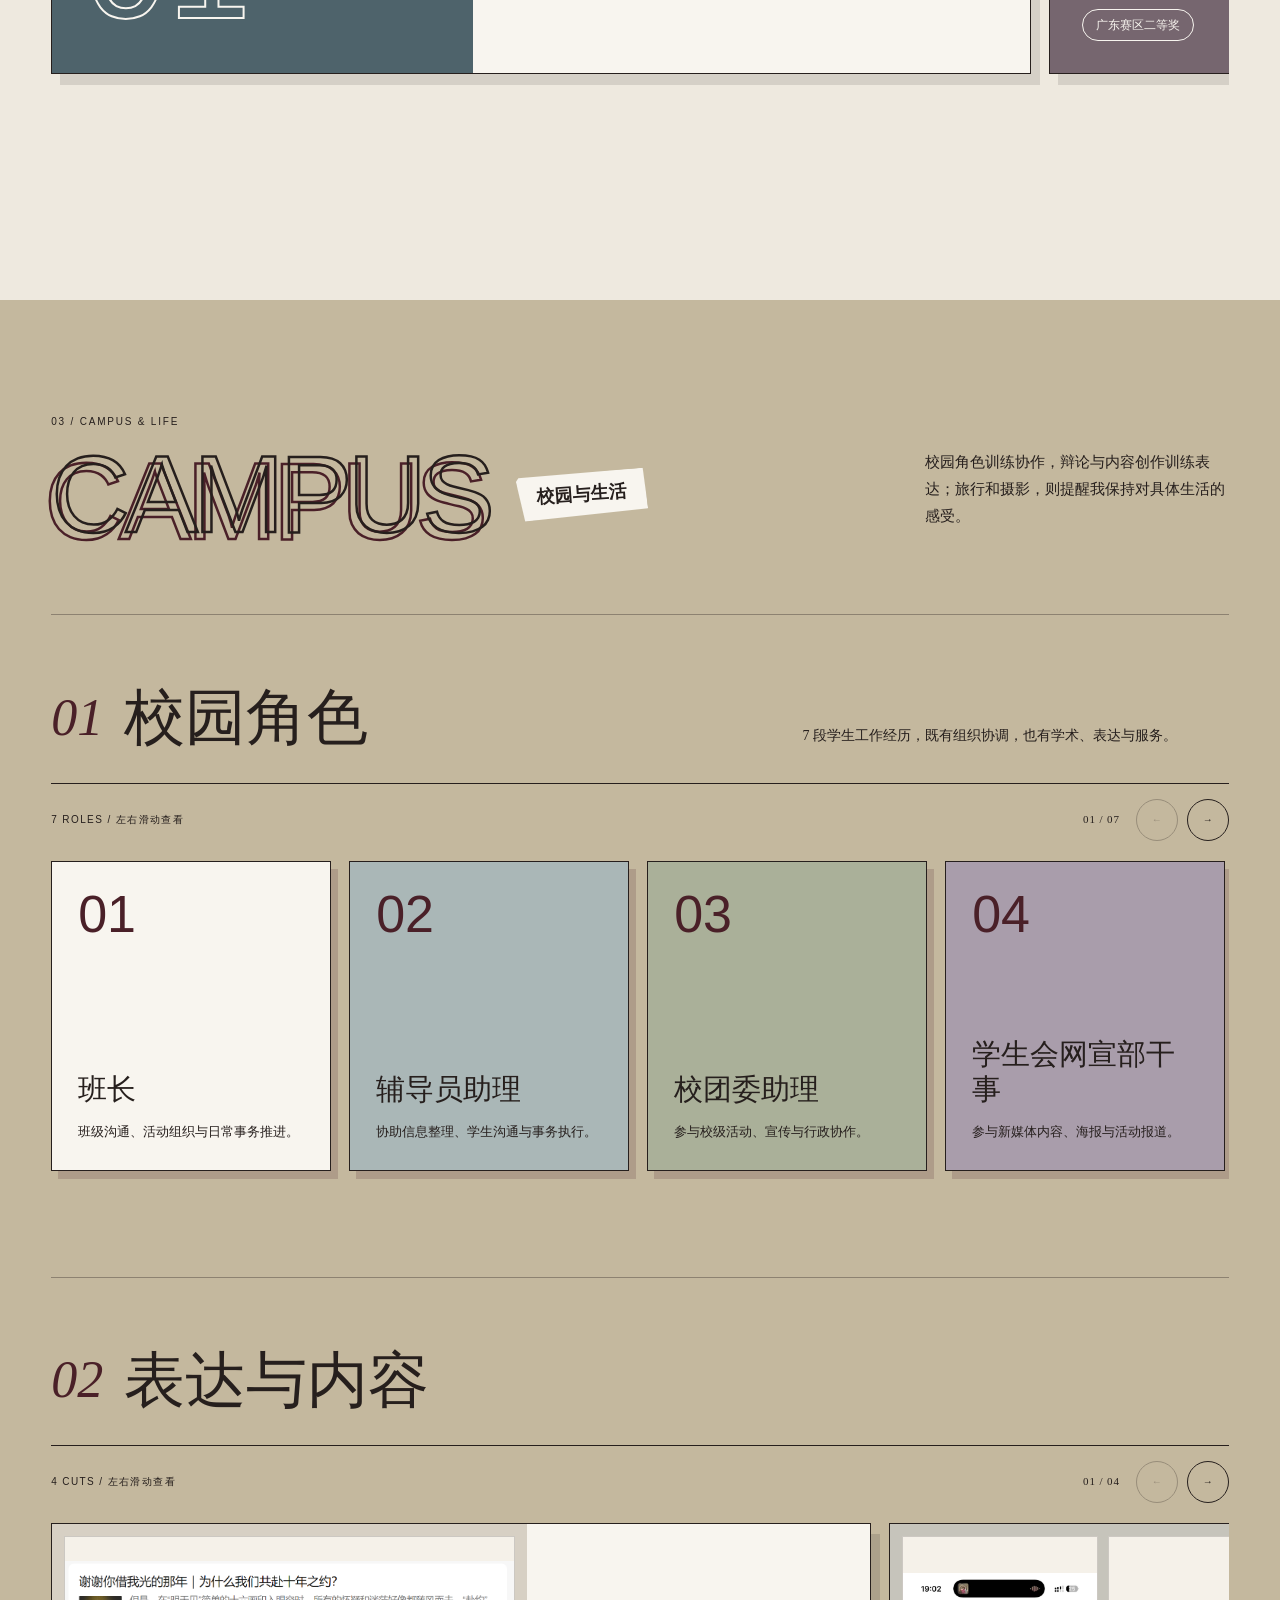
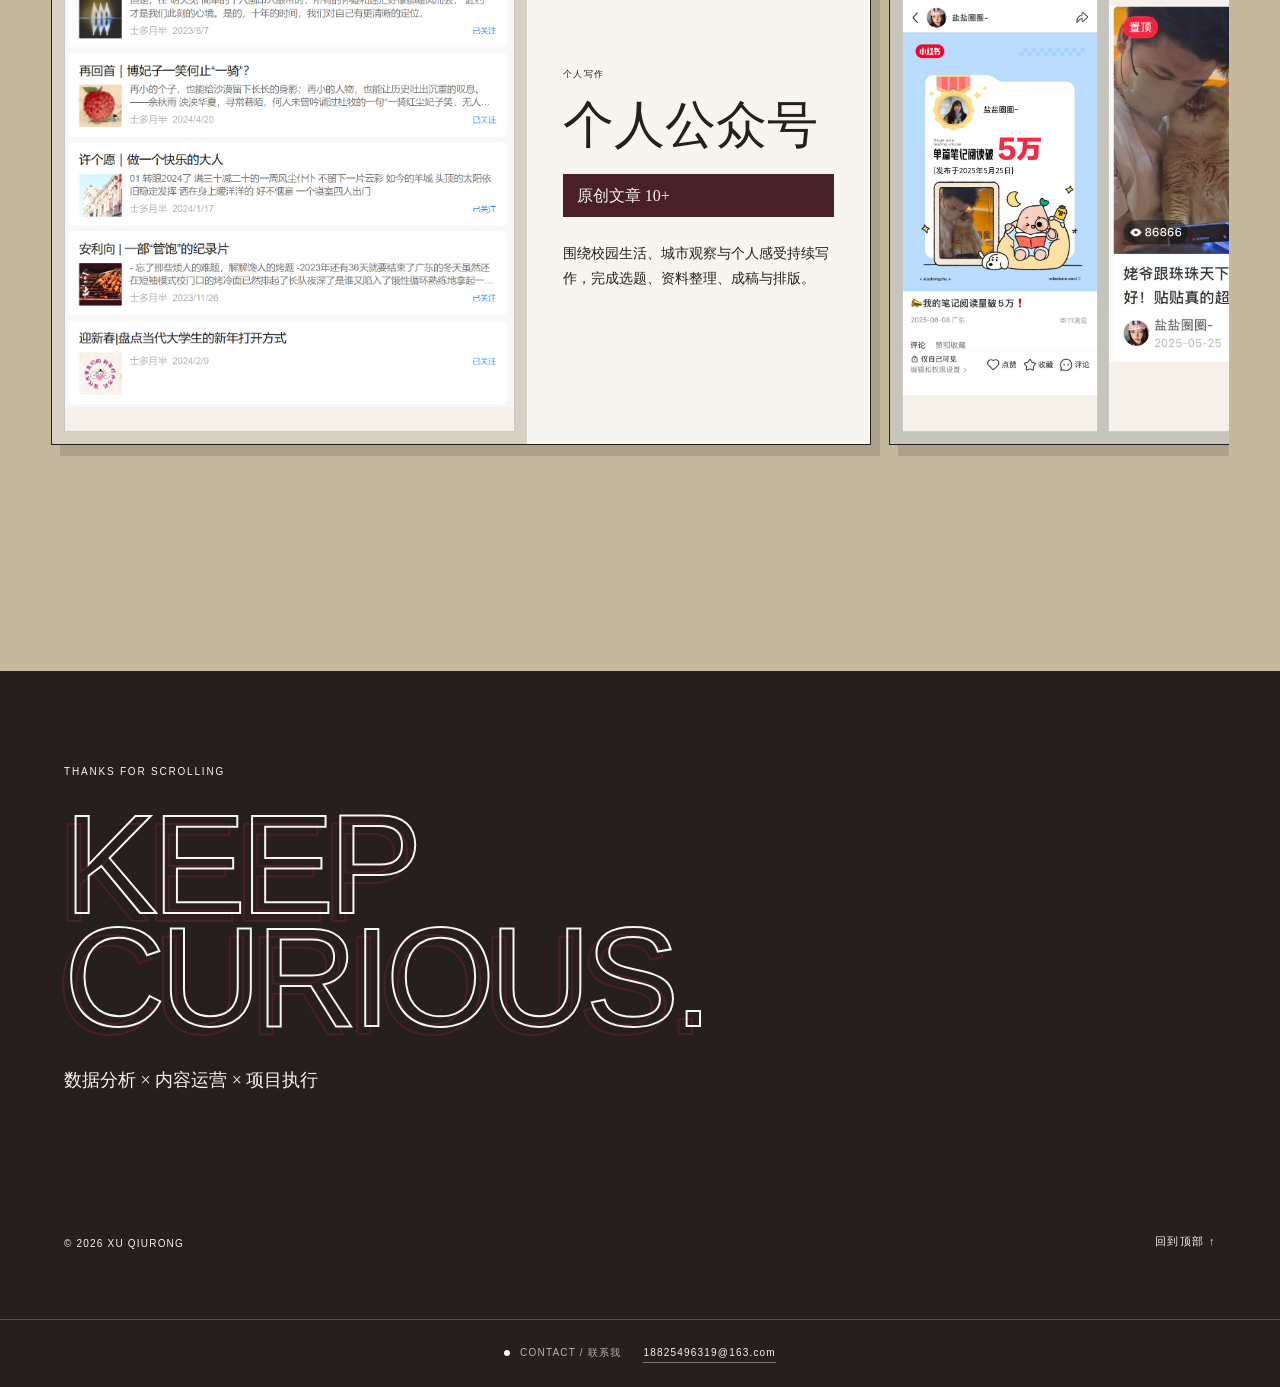
==== commit e56b4097: "Compact contact section into footer bar" ====
--- a/playful.html
+++ b/playful.html
@@ -6,7 +6,7 @@
   <meta name="description" content="许秋容的个人作品集：数据分析、内容运营、项目执行与学术研究。">
   <meta name="theme-color" content="#eee9df">
   <title>许秋容 | Portfolio</title>
-  <link rel="stylesheet" href="xhs-redesign.css?v=20260824-contact2">
+  <link rel="stylesheet" href="xhs-redesign.css?v=20260824-contact3">
 </head>
 <body>
   <div class="paper-noise" aria-hidden="true"></div>
@@ -124,22 +124,11 @@
       </section>
     </section>
 
-    <section class="contact-section" id="contact">
-      <div class="contact-intro">
-        <p class="eyebrow">04 / CONTACT</p>
-        <div class="contact-lockup"><h2>LET'S<br>TALK.</h2><span>联系我</span></div>
-        <p>如果你想聊实习机会、项目合作，<br>或只是交换一个有趣的想法，欢迎来找我。</p>
-      </div>
-      <a class="contact-card" href="mailto:18825496319@163.com" aria-label="发送邮件至 18825496319@163.com">
-        <span>EMAIL / 邮箱</span>
-        <strong>18825496319@163.com</strong>
-        <small>发送邮件 ↗</small>
-      </a>
-    </section>
   </main>
 
   <footer><p class="eyebrow">THANKS FOR SCROLLING</p><h2>KEEP<br>CURIOUS.</h2><p>数据分析 × 内容运营 × 项目执行</p><a href="#home">回到顶部 ↑</a><small>© 2026 XU QIURONG</small></footer>
+  <section class="contact-bar" id="contact" aria-label="联系信息"><span>CONTACT / 联系我</span><a href="mailto:18825496319@163.com">18825496319@163.com</a></section>
   <div class="image-viewer" hidden aria-hidden="true"><button type="button" aria-label="关闭完整图片">×</button><img src="[data-uri]" alt=""></div>
-  <script src="playful.js?v=20260824-contact2"></script>
+  <script src="playful.js?v=20260824-contact3"></script>
 </body>
 </html>
--- a/xhs-redesign.css
+++ b/xhs-redesign.css
@@ -164,23 +164,16 @@
 .life-crop img{position:absolute;left:0;top:0;max-width:none;transform:translateY(-14.1%)}
 .life-camera img{width:100%;height:auto}
 
-.contact-section{min-height:78vh;padding:110px 5vw;display:grid;grid-template-columns:minmax(0,1.15fr) minmax(360px,.85fr);align-items:center;gap:6vw;border-top:1px solid var(--ink);background:var(--wine);color:var(--paper-2)}
-.contact-lockup{position:relative;display:inline-block;margin:32px 0 38px}
-.contact-lockup h2{margin:0;font:clamp(92px,12vw,184px)/.77 Impact,"Arial Narrow",sans-serif;letter-spacing:-.045em;color:transparent;-webkit-text-stroke:2px var(--paper-2);filter:drop-shadow(-8px 8px 0 var(--ink))}
-.contact-lockup span{position:absolute;right:-32px;top:9%;padding:11px 17px;transform:rotate(4deg);background:var(--paper-2);color:var(--ink);font:700 17px/1 Georgia,"Songti SC",serif;box-shadow:5px 6px 0 var(--ink)}
-.contact-intro>p:last-child{font:18px/1.75 Georgia,"Songti SC",serif}
-.contact-card{position:relative;width:100%;min-height:310px;padding:36px;display:flex;flex-direction:column;align-items:flex-start;justify-content:space-between;text-align:left;text-decoration:none;border:1px solid var(--ink);background:var(--paper-2);color:var(--ink);box-shadow:13px 15px 0 var(--ink);cursor:pointer;transition:transform .25s ease,box-shadow .25s ease}
-.contact-card:before{content:"EMAIL";position:absolute;right:24px;top:24px;padding:7px 10px;border:1px solid;font-size:9px;letter-spacing:.14em}
-.contact-card:hover{transform:translate(-4px,-4px);box-shadow:17px 19px 0 var(--ink)}
-.contact-card>span{font-size:10px;letter-spacing:.16em}
-.contact-card strong{max-width:100%;font:clamp(20px,2.55vw,36px)/1.05 Georgia,"Times New Roman",serif;letter-spacing:-.035em;overflow-wrap:anywhere}
-.contact-card small{font-size:11px;letter-spacing:.08em}
-
 footer{position:relative;min-height:72vh;padding:95px 5vw 75px;background:var(--ink);color:var(--paper-2)}
 footer h2{margin:32px 0;font:clamp(72px,11vw,168px)/.8 Impact,"Arial Narrow",sans-serif;letter-spacing:-.04em;color:transparent;-webkit-text-stroke:2px var(--paper-2);filter:drop-shadow(-8px 8px 0 var(--wine))}
 footer>p:not(.eyebrow){font:18px/1.6 Georgia,"Songti SC",serif}
 footer a{position:absolute;right:5vw;bottom:70px;color:inherit;text-decoration:none;font-size:11px;letter-spacing:.13em}
 footer small{position:absolute;left:5vw;bottom:70px;font-size:10px;letter-spacing:.12em}
+.contact-bar{min-height:68px;padding:0 5vw;display:flex;align-items:center;justify-content:center;gap:22px;border-top:1px solid rgba(242,238,230,.22);background:var(--ink);color:rgba(242,238,230,.72);font-size:10px;letter-spacing:.12em;white-space:nowrap}
+.contact-bar span{display:flex;align-items:center;gap:10px}
+.contact-bar span:before{content:"";width:6px;height:6px;border-radius:50%;background:var(--paper-2)}
+.contact-bar a{color:var(--paper-2);text-decoration:none;border-bottom:1px solid rgba(242,238,230,.42);line-height:1.8;transition:border-color .2s,color .2s}
+.contact-bar a:hover{color:#fff;border-color:#fff}
 
 @media(max-width:1000px){
   .site-head{grid-template-columns:1fr auto}.head-note{display:none}
@@ -206,7 +199,7 @@
   .role-rail{grid-auto-columns:70vw}.role-card{min-height:245px;padding:21px}.role-card b{font-size:43px}.role-card h4{font-size:24px}.role-card p{font-size:11px}
   .creation-card{grid-template-columns:1fr}.creation-card>div:first-child{height:300px;min-height:300px}.creation-card>div:last-child{padding:22px 19px}.creation-card h4{font-size:28px}.creation-card p{font-size:12px}.debate-mark{height:280px!important;font-size:50px}.content-gallery{min-height:300px!important;height:300px!important;padding:7px;gap:6px}.account-gallery{grid-template-rows:1fr}.xhs-gallery{grid-template-columns:1fr 1fr}.clean-metrics{margin:19px 0}.clean-metrics b{font-size:13px;padding:10px 11px}
   .life-strip-card{padding:8px}.life-gallery{grid-template-columns:repeat(2,minmax(0,1fr));gap:8px}.life-shot{box-shadow:4px 5px 0 rgba(38,31,29,.13)}
-  .contact-section{min-height:auto;padding:76px 16px 82px;grid-template-columns:1fr;gap:46px}.contact-lockup{margin:27px 0 31px}.contact-lockup h2{font-size:72px;-webkit-text-stroke-width:1.6px;filter:drop-shadow(-4px 4px 0 var(--ink))}.contact-lockup span{right:0;top:7%;padding:8px 11px;font-size:12px;box-shadow:4px 4px 0 var(--ink)}.contact-intro>p:last-child{font-size:13px;line-height:1.7}.contact-card{min-height:220px;padding:25px;box-shadow:8px 9px 0 var(--ink)}.contact-card strong{font-size:clamp(20px,6vw,25px)}.contact-card:before{right:18px;top:18px}
   footer{min-height:500px;padding:66px 16px 54px}footer h2{font-size:58px;filter:drop-shadow(-4px 4px 0 var(--wine))}footer>p:not(.eyebrow){font-size:14px}footer a{right:16px;bottom:38px}footer small{left:16px;bottom:38px}
+  .contact-bar{min-height:58px;padding:0 12px;gap:12px;font-size:8px;letter-spacing:.08em}.contact-bar span{gap:6px}.contact-bar span:before{width:5px;height:5px}
 }
 @media(prefers-reduced-motion:reduce){html{scroll-behavior:auto}*{transition:none!important}}
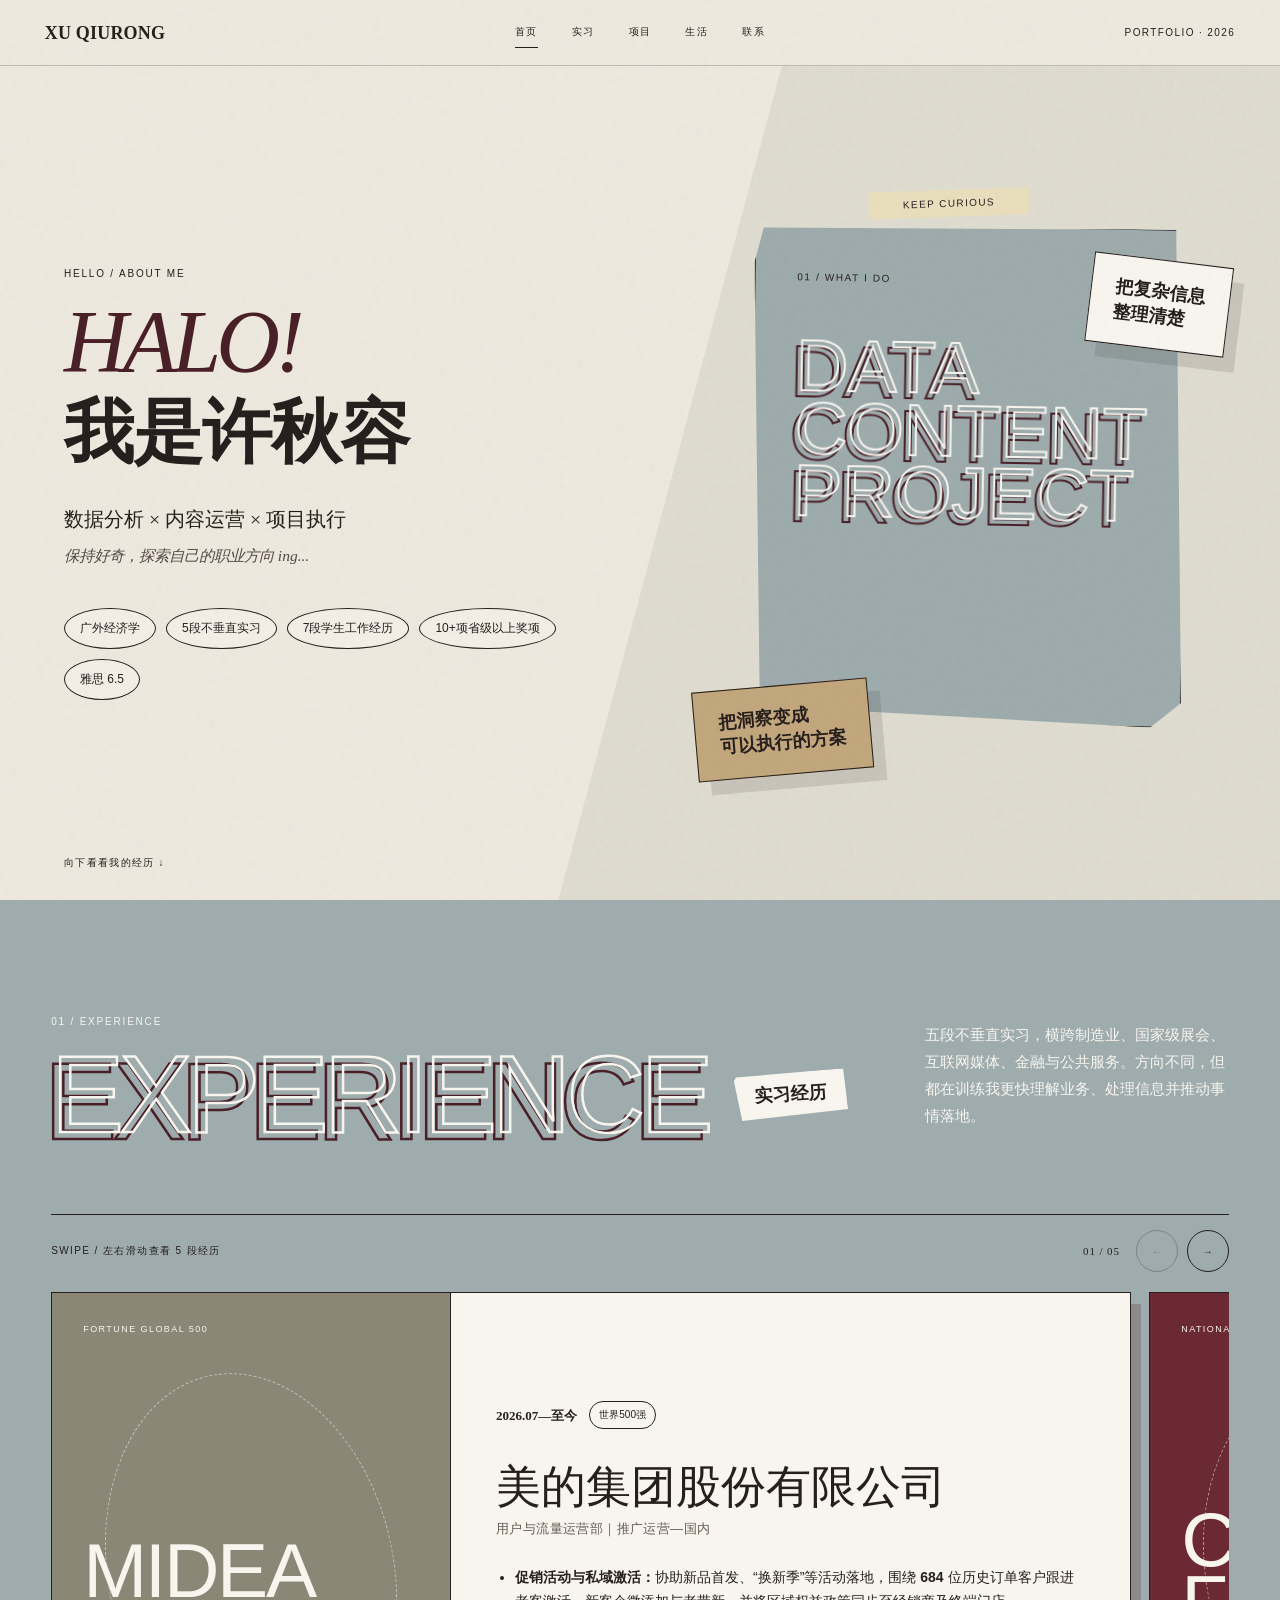
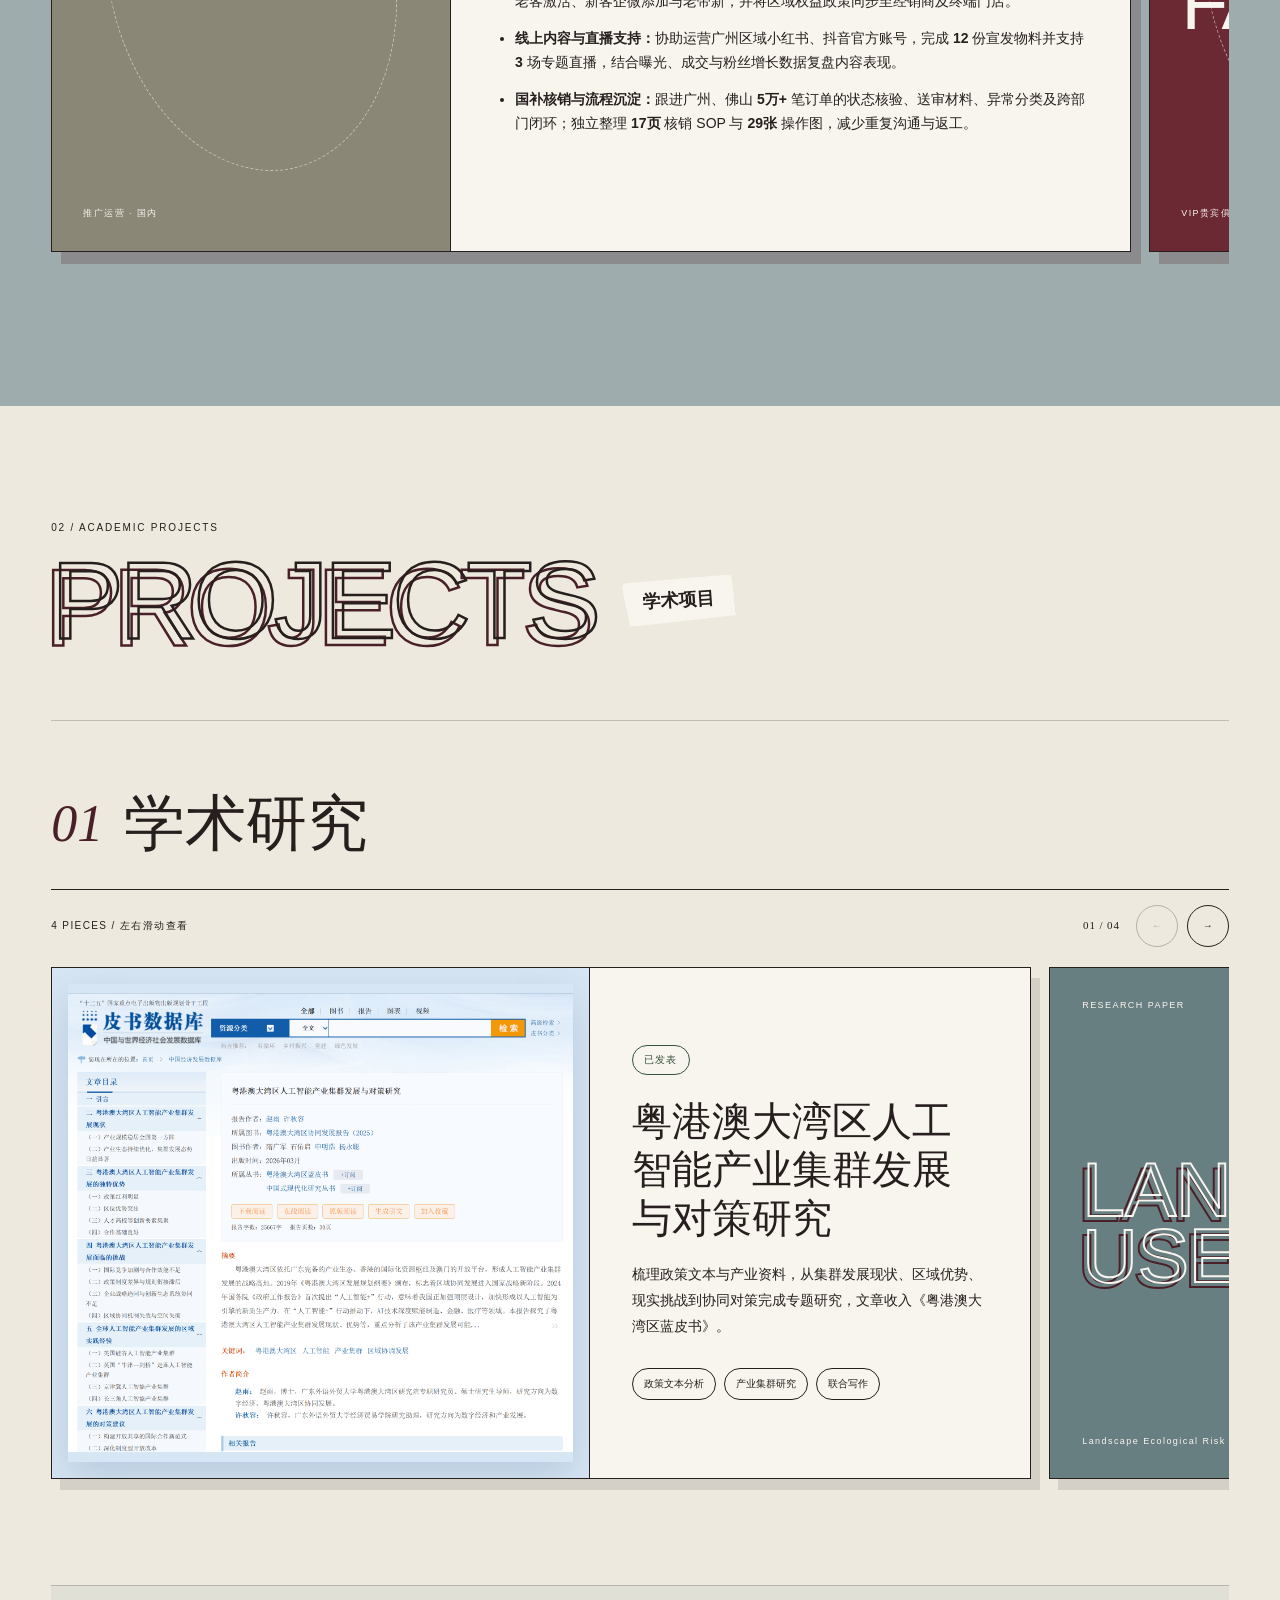
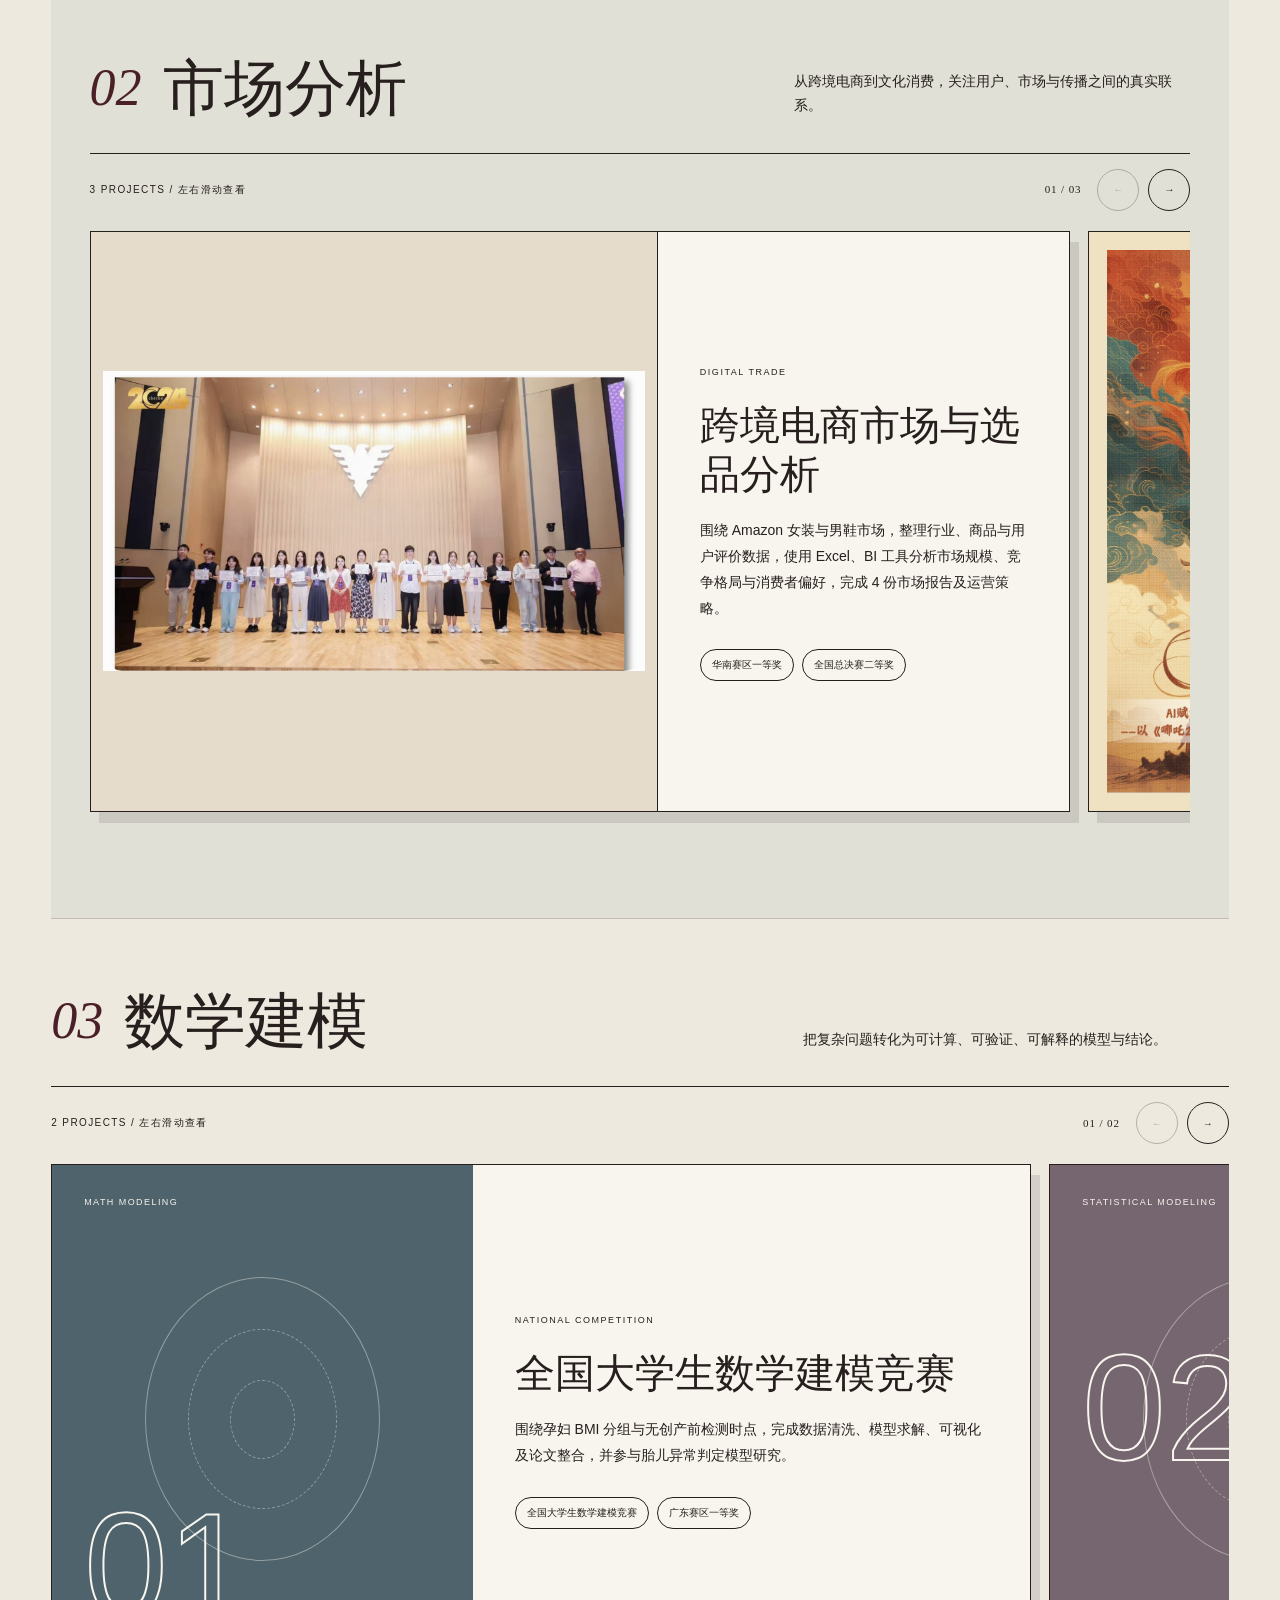
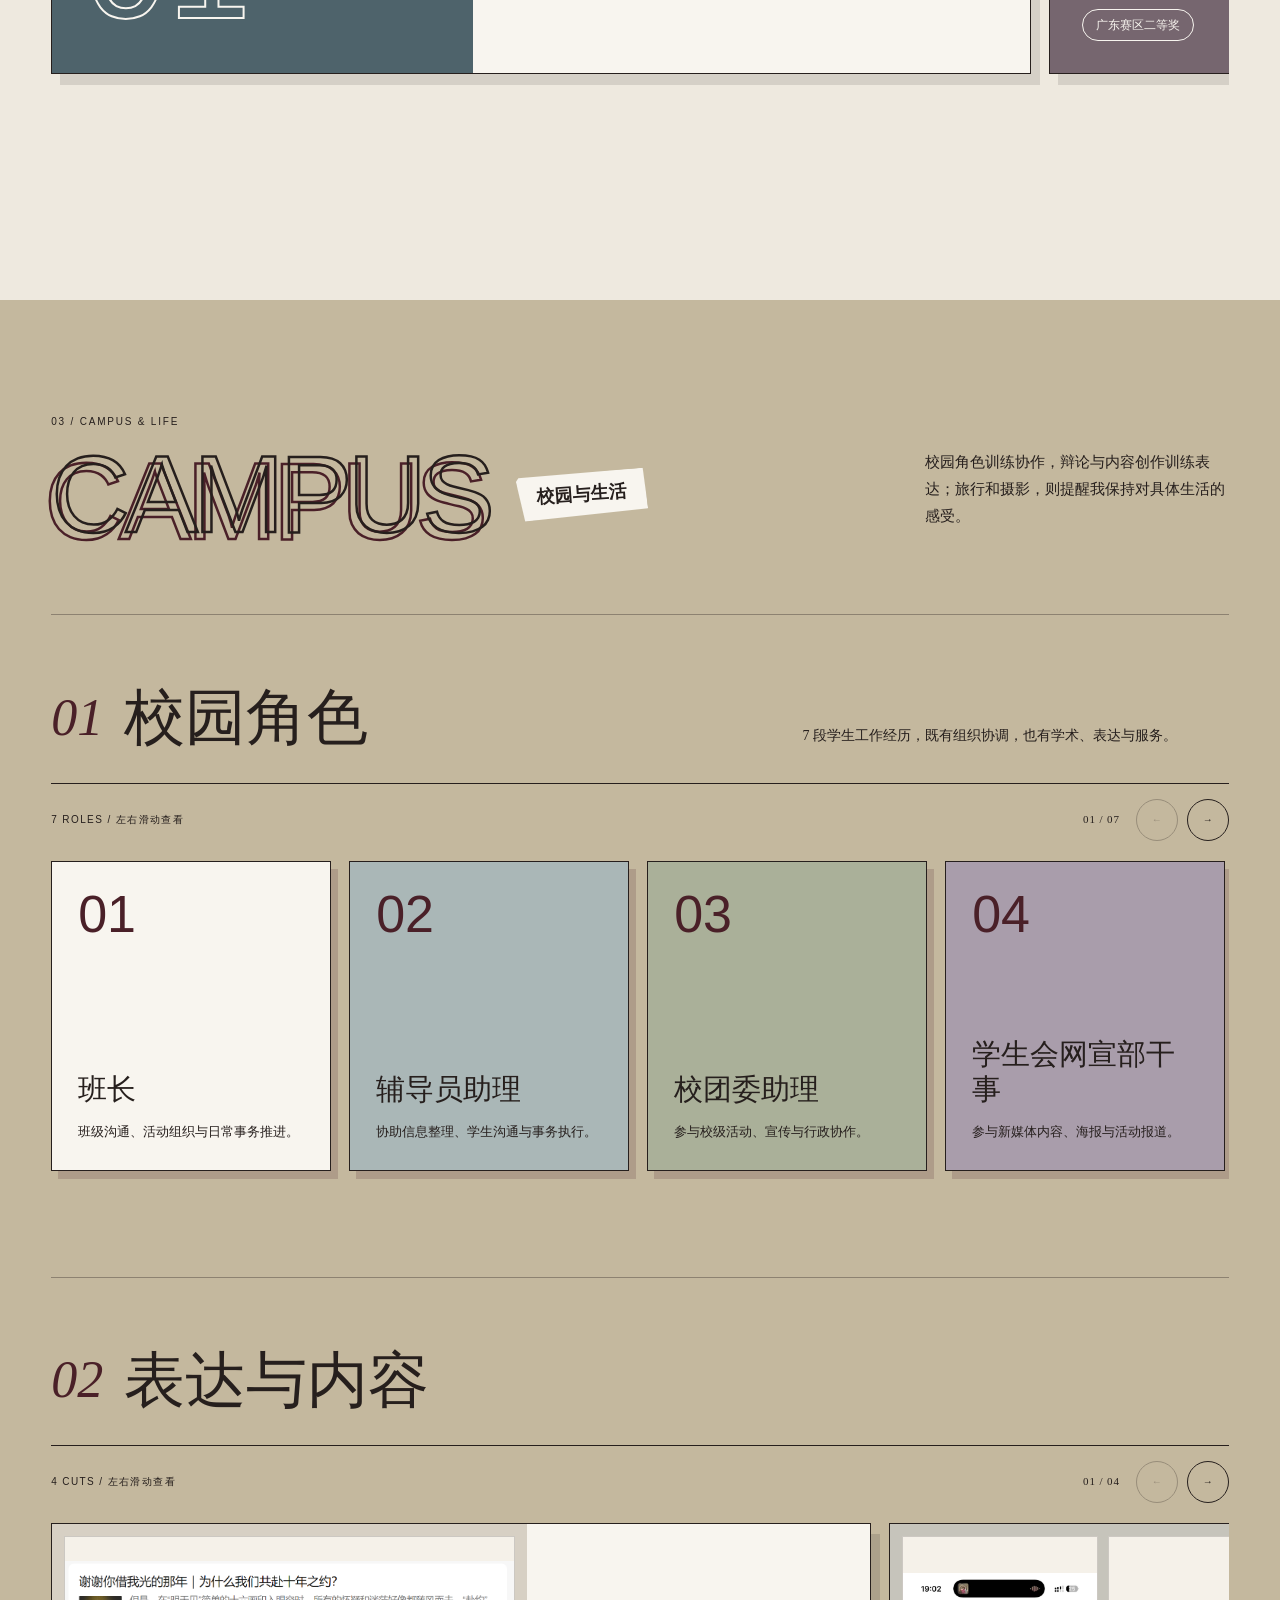
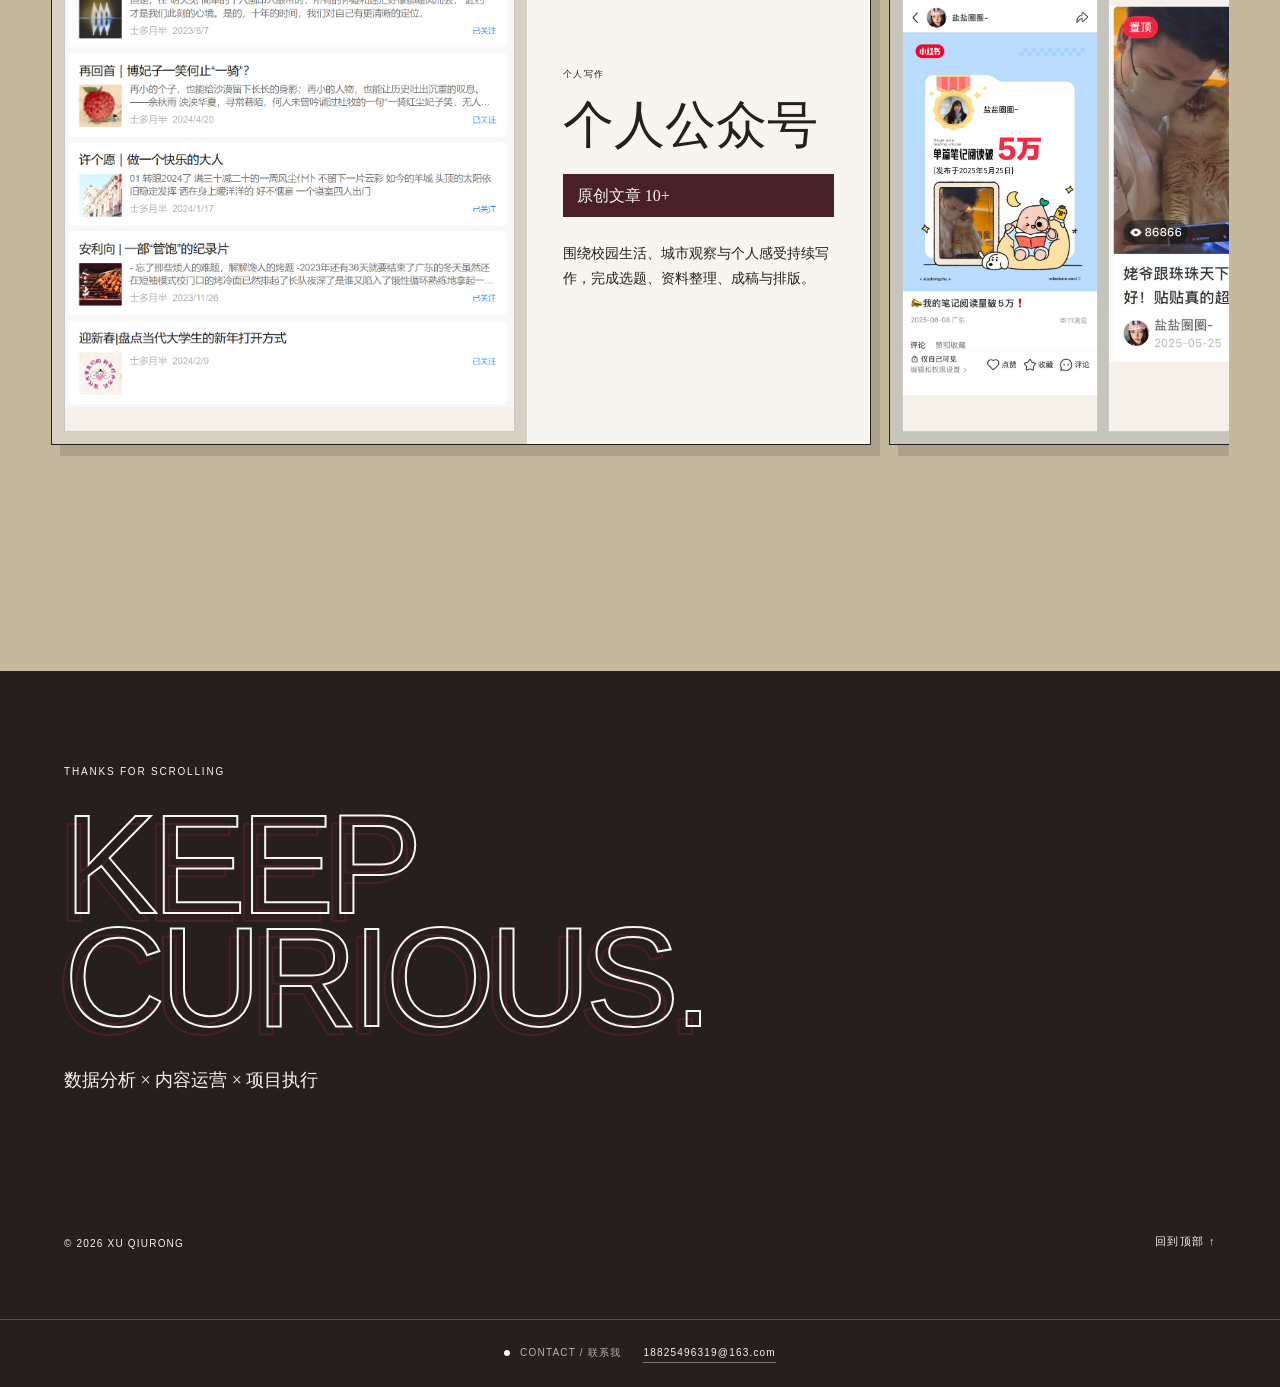
==== commit acdc1ef9: "Refine hero title sizing and spacing" ====
--- a/playful.html
+++ b/playful.html
@@ -6,7 +6,7 @@
   <meta name="description" content="许秋容的个人作品集：数据分析、内容运营、项目执行与学术研究。">
   <meta name="theme-color" content="#eee9df">
   <title>许秋容 | Portfolio</title>
-  <link rel="stylesheet" href="xhs-redesign.css?v=20260824-contact3">
+  <link rel="stylesheet" href="xhs-redesign.css?v=20260824-hero1">
 </head>
 <body>
   <div class="paper-noise" aria-hidden="true"></div>
--- a/xhs-redesign.css
+++ b/xhs-redesign.css
@@ -28,9 +28,9 @@
 .hero{position:relative;min-height:100vh;padding:calc(var(--nav-h) + 72px) 5vw 70px;display:grid;grid-template-columns:minmax(0,1.05fr) minmax(410px,.95fr);gap:5vw;align-items:center;overflow:hidden}
 .hero:before{content:"";position:absolute;inset:var(--nav-h) 0 0;background:linear-gradient(105deg,transparent 0 52%,rgba(125,135,108,.13) 52% 100%);pointer-events:none}
 .hero-copy{position:relative;z-index:2;max-width:760px}
-.hero h1{margin:24px 0 36px;font:clamp(70px,8.2vw,132px)/.82 Impact,"Arial Narrow",sans-serif;letter-spacing:-.045em}
-.hero h1 .halo{font-family:Georgia,serif;font-style:italic;font-weight:400;color:var(--wine);letter-spacing:-.055em}
-.hero-name{display:inline-block;white-space:nowrap;font:inherit}
+.hero h1{margin:24px 0 36px;font-family:Impact,"Arial Narrow",sans-serif;line-height:1;letter-spacing:-.045em}
+.hero h1 .halo{display:inline-block;font:italic 400 clamp(62px,6.9vw,108px)/.88 Georgia,serif;color:var(--wine);letter-spacing:-.055em}
+.hero-name{display:inline-block;margin-top:18px;white-space:nowrap;font-size:clamp(48px,5.5vw,84px);line-height:.95}
 .hero-lead{margin:0;font:clamp(17px,1.55vw,23px)/1.75 Georgia,"Songti SC",serif}
 .hero-lead em{font-size:.78em;color:#554a46}
 .hero-tags{display:flex;gap:10px;flex-wrap:wrap;margin-top:36px;max-width:690px}
@@ -185,7 +185,7 @@
   :root{--nav-h:56px}
   .site-head{padding:0 14px}.brand{font-size:13px}.site-head nav{gap:11px}.site-head nav a{font-size:8px}
   .hero{min-height:auto;padding:calc(var(--nav-h) + 38px) 16px 58px;display:block}.hero:before{background:linear-gradient(180deg,transparent 0 58%,rgba(125,135,108,.13) 58% 100%)}
-  .hero h1{font-size:clamp(48px,13.8vw,56px);margin:17px 0 23px}.hero-lead{font-size:14px;line-height:1.65}.hero-tags{margin-top:21px;gap:6px}.hero-tags span{font-size:9px;padding:7px 9px}
+  .hero h1{margin:17px 0 23px}.hero h1 .halo{font-size:clamp(42px,11.8vw,48px)}.hero-name{margin-top:12px;font-size:clamp(34px,9.8vw,40px);line-height:1}.hero-lead{font-size:14px;line-height:1.65}.hero-tags{margin-top:21px;gap:6px}.hero-tags span{font-size:9px;padding:7px 9px}
   .hero-board{min-height:330px;margin:34px -5px 0}.board-main{inset:6% 2% 8% 5%;padding:20px}.board-main strong{margin-top:34px;font-size:46px}.board-note{right:-2%;top:4%;font-size:11px;padding:10px 12px}.board-note-two{top:auto;bottom:0;left:0}.board-tape{left:27%;top:-1%;font-size:8px;padding:7px 24px}.scroll-cue{display:none}
   .section{padding:72px 14px 68px}.section-title{margin-bottom:42px}.title-lockup{display:block;margin-top:15px}.title-lockup h2{font-size:clamp(47px,14.5vw,60px);-webkit-text-stroke-width:1.7px;filter:drop-shadow(-4px 4px 0 var(--wine))}.title-lockup span{display:inline-block;margin-top:14px;font-size:12px;padding:8px 12px}.section-title>p{font-size:12px;line-height:1.7}
   .project-group,.life-group{padding:44px 0}.group-heading{margin-bottom:21px;gap:15px}.group-heading>div{gap:11px}.group-heading em{font-size:30px}.group-heading h3{font-size:31px}.group-heading>p{font-size:12px}
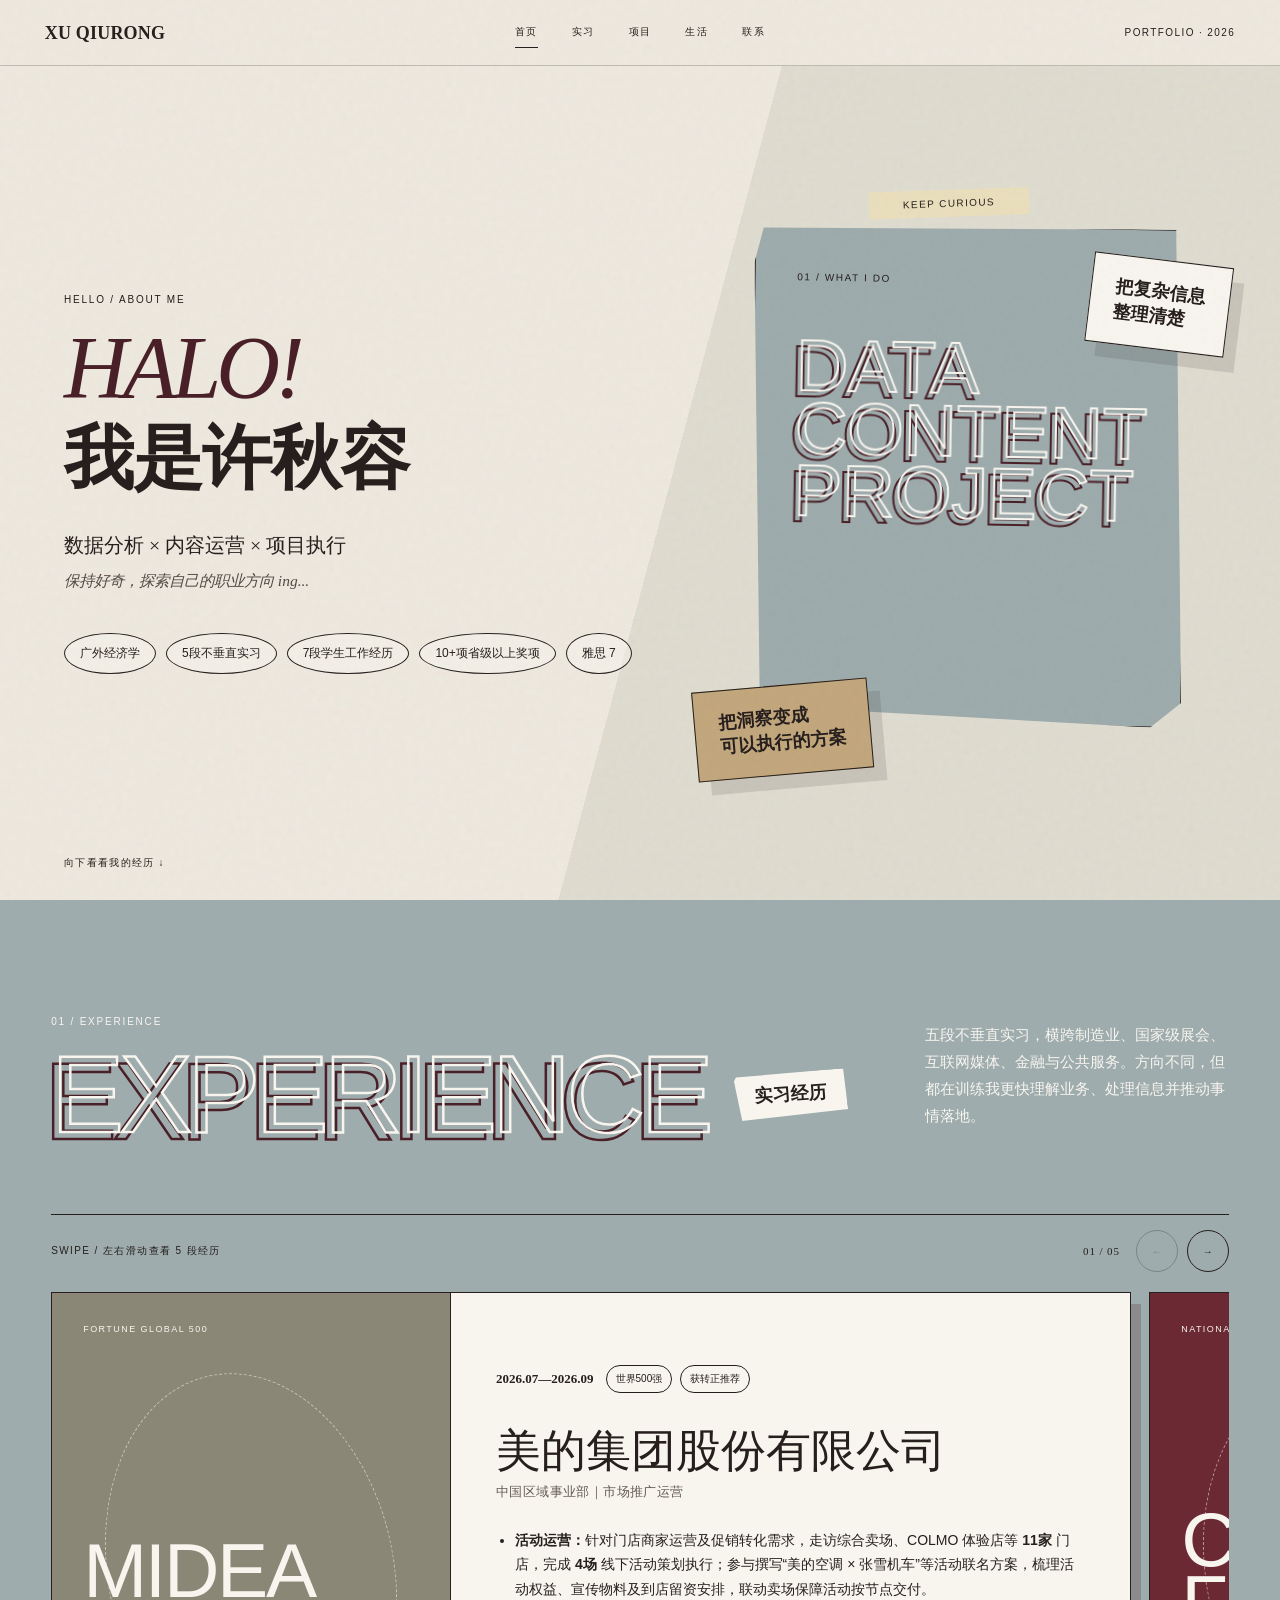
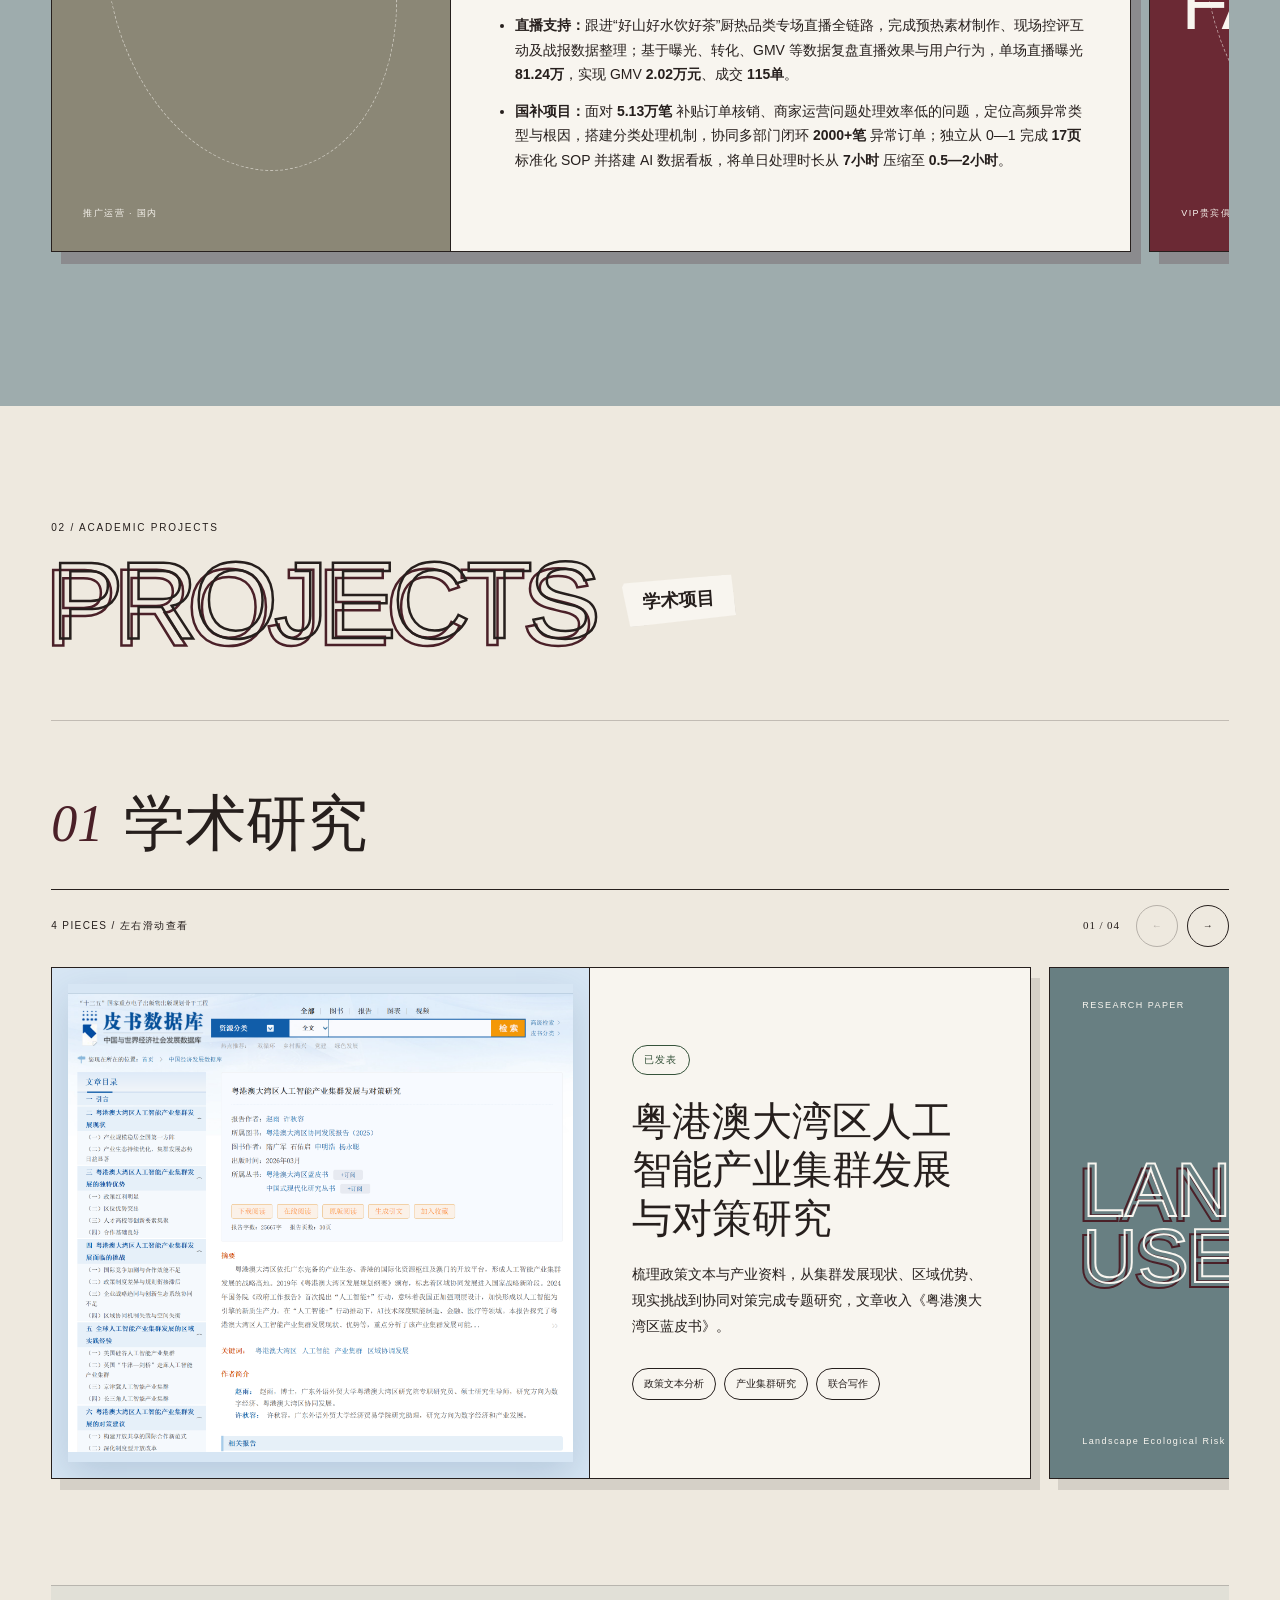
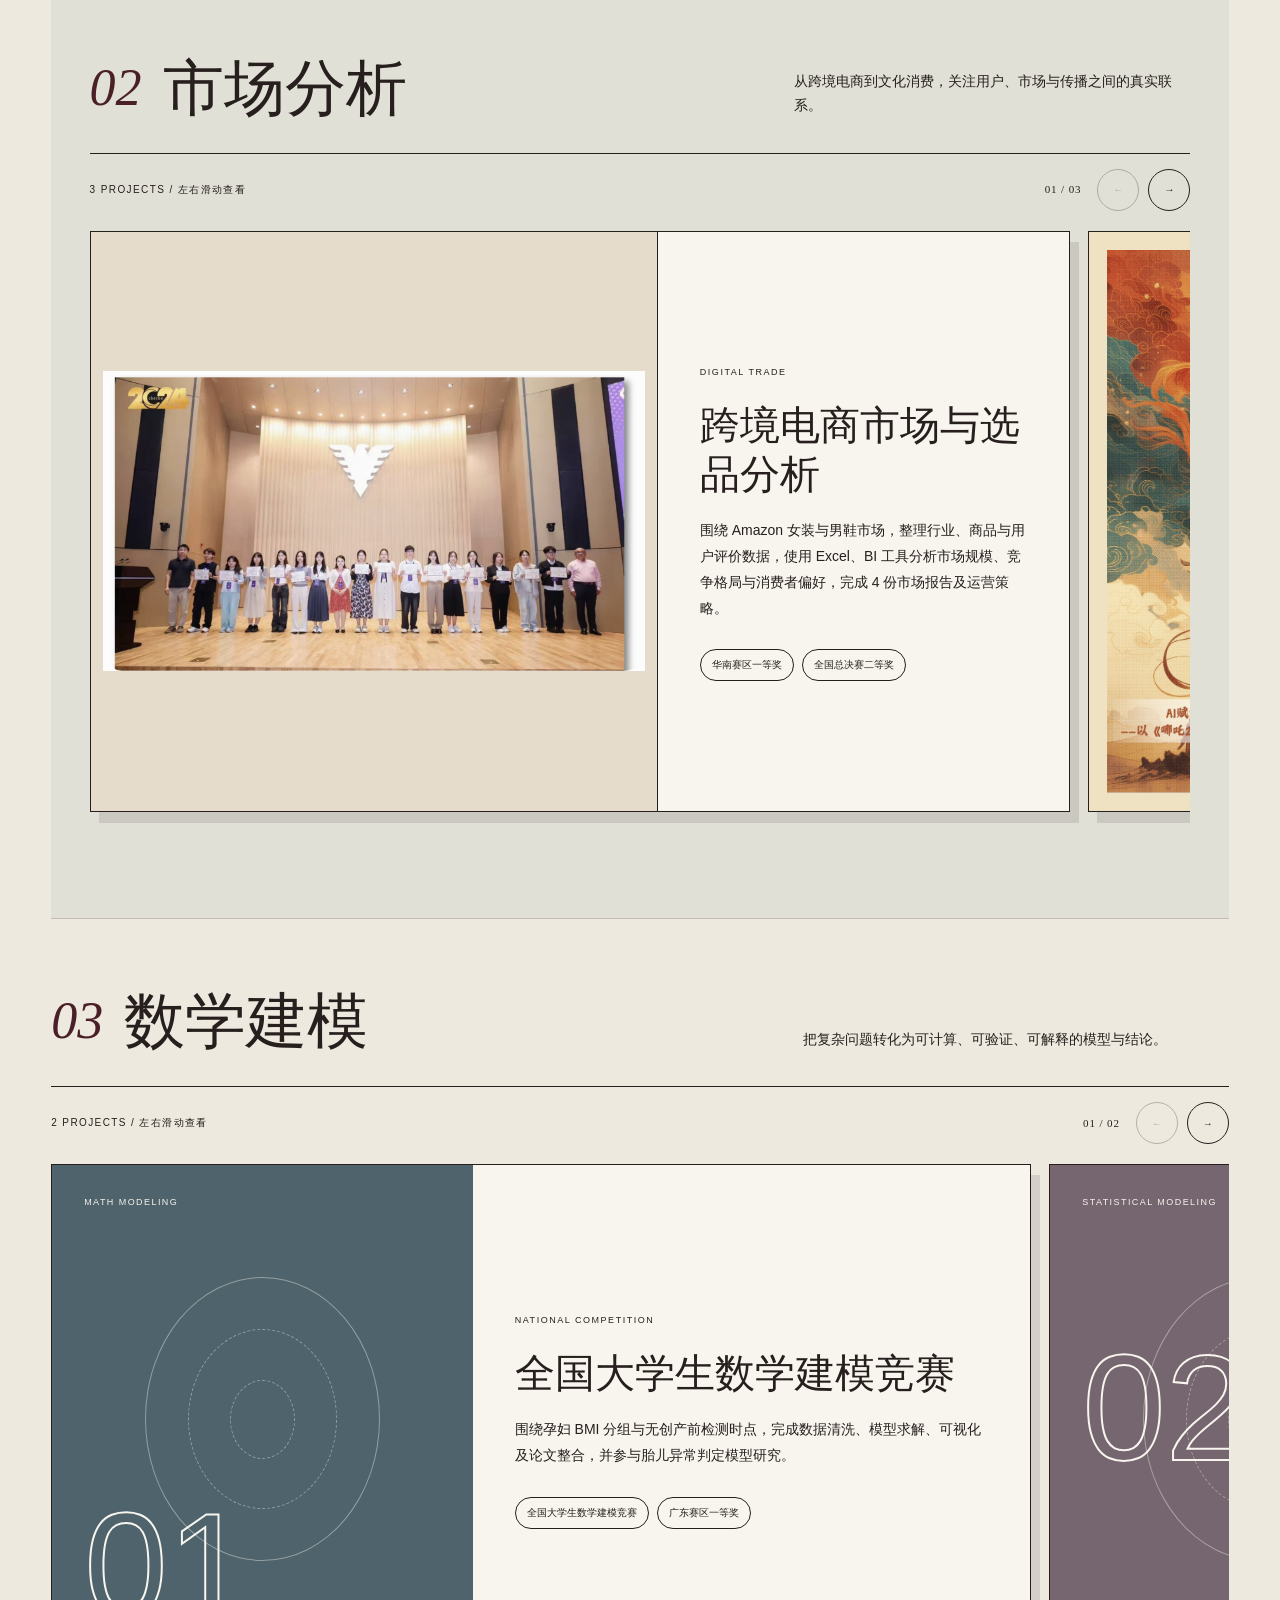
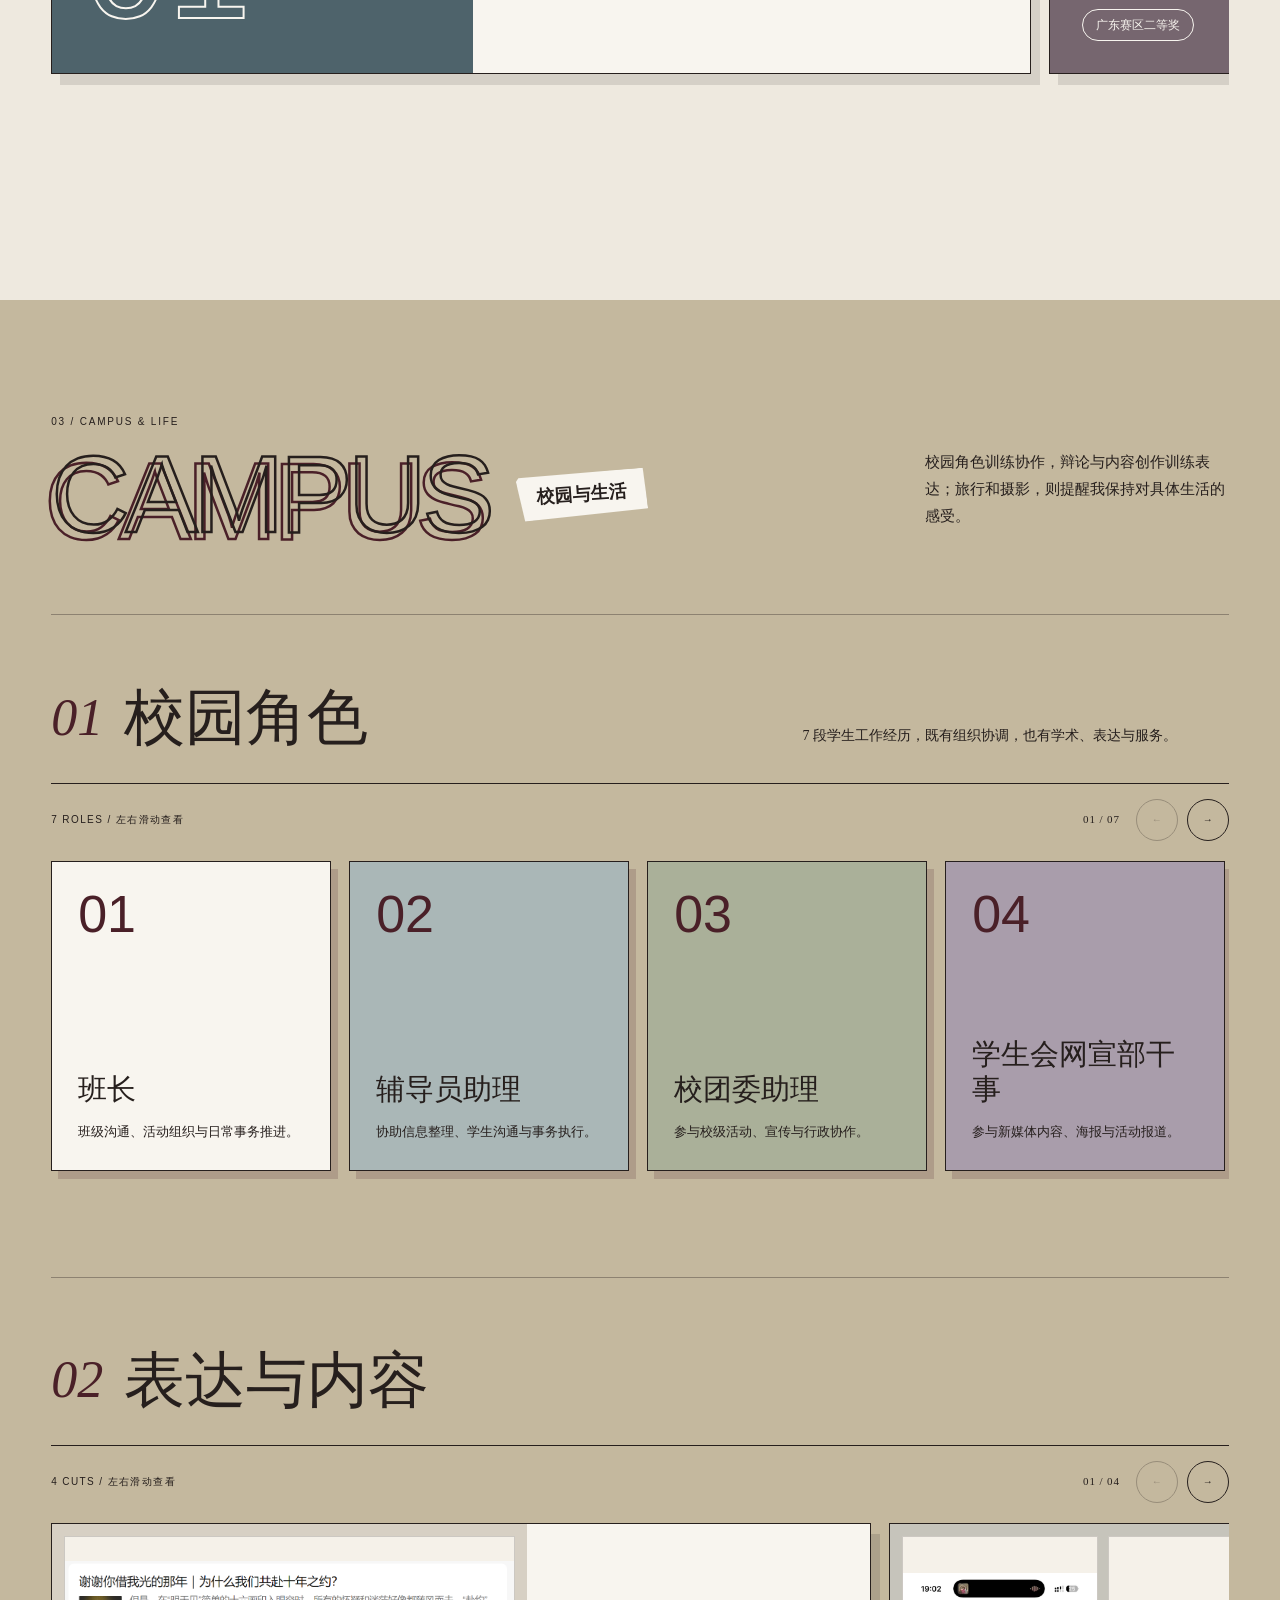
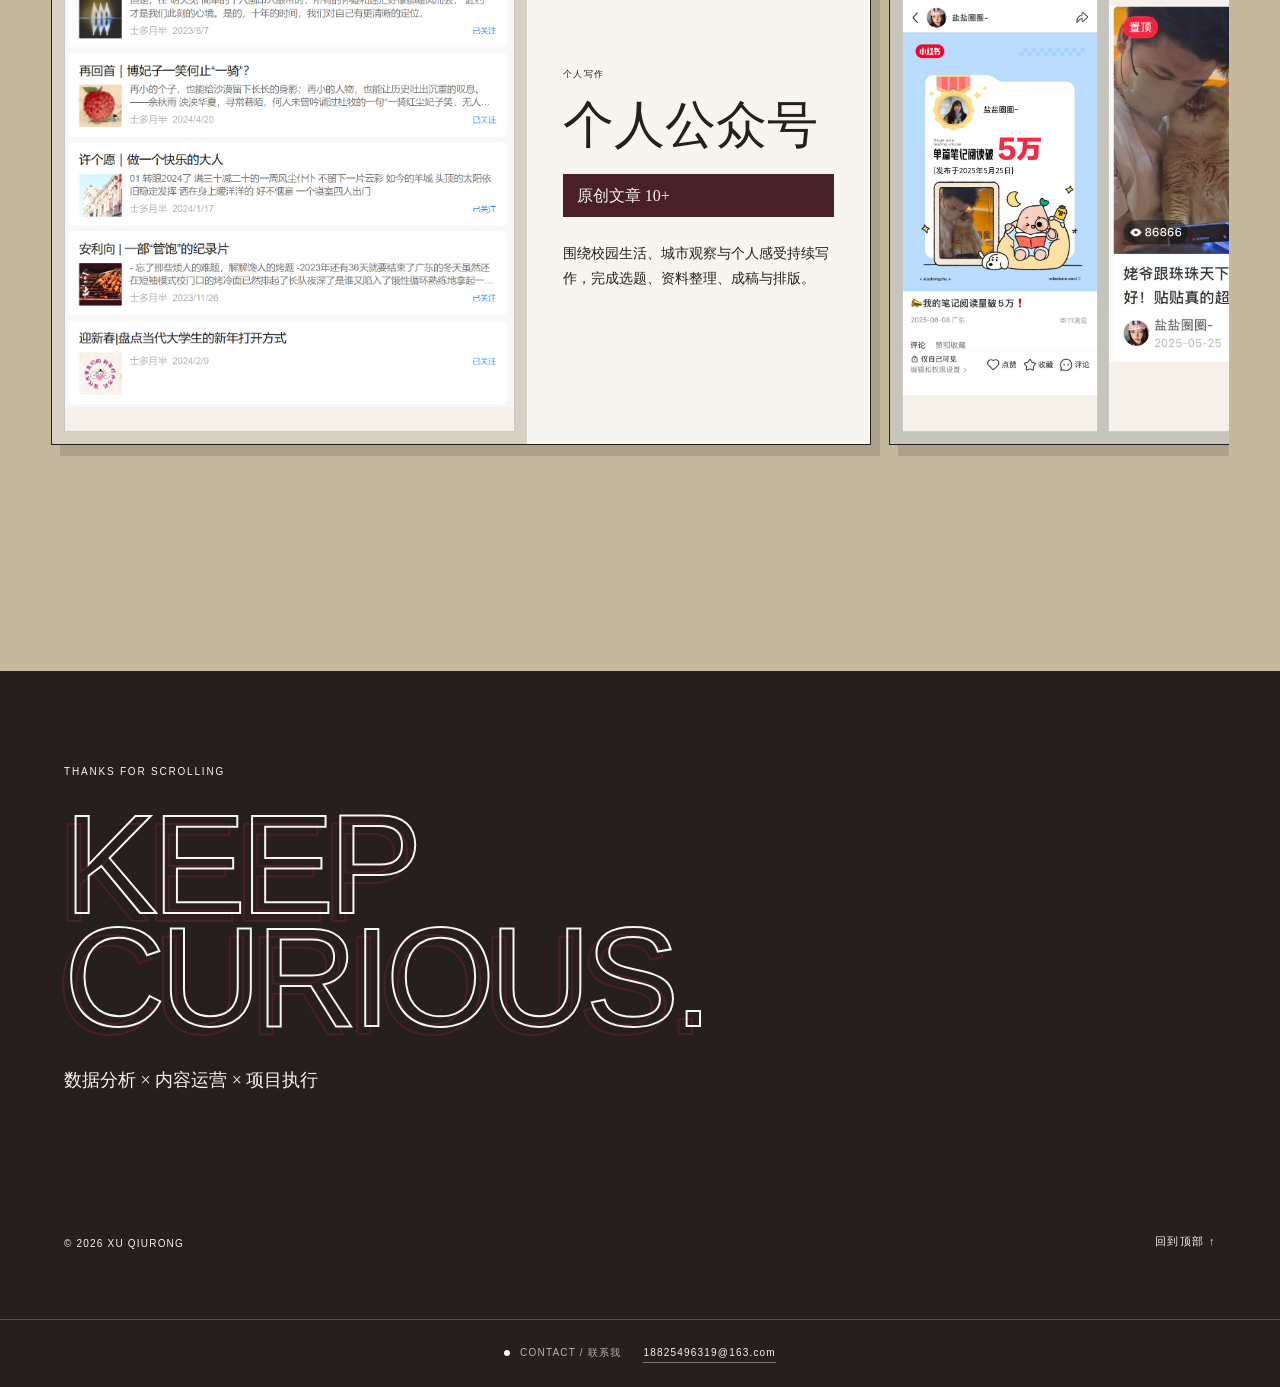
==== commit b852a81d: "Update Midea internship details and IELTS score" ====
--- a/playful.html
+++ b/playful.html
@@ -6,7 +6,7 @@
   <meta name="description" content="许秋容的个人作品集：数据分析、内容运营、项目执行与学术研究。">
   <meta name="theme-color" content="#eee9df">
   <title>许秋容 | Portfolio</title>
-  <link rel="stylesheet" href="xhs-redesign.css?v=20260824-hero1">
+  <link rel="stylesheet" href="xhs-redesign.css?v=20260824-mobilecards2">
 </head>
 <body>
   <div class="paper-noise" aria-hidden="true"></div>
@@ -25,7 +25,7 @@
         <h1><span class="halo">HALO!</span><br><span class="hero-name">我是许秋容</span></h1>
         <p class="hero-lead">数据分析 × 内容运营 × 项目执行<br><em>保持好奇，探索自己的职业方向 ing...</em></p>
         <div class="hero-tags" aria-label="个人标签">
-          <span>广外经济学</span><span>5段不垂直实习</span><span>7段学生工作经历</span><span>10+项省级以上奖项</span><span>雅思 6.5</span>
+          <span>广外经济学</span><span>5段不垂直实习</span><span>7段学生工作经历</span><span>10+项省级以上奖项</span><span>雅思 7</span>
         </div>
       </div>
       <div class="hero-board" aria-label="能力方向拼贴">
@@ -47,7 +47,7 @@
         <div class="content-rail experience-rail" data-rail tabindex="0">
           <article class="experience-card">
             <div class="experience-cover cover-midea"><small>FORTUNE GLOBAL 500</small><strong>MIDEA</strong><span>推广运营 · 国内</span></div>
-              <div class="experience-copy"><div class="meta-line"><time>2026.07—至今</time><span>世界500强</span></div><h3>美的集团股份有限公司</h3><p class="role">用户与流量运营部｜推广运营—国内</p><ul><li><b>促销活动与私域激活：</b>协助新品首发、“换新季”等活动落地，围绕 <b>684</b> 位历史订单客户跟进老客激活、新客企微添加与老带新，并将区域权益政策同步至经销商及终端门店。</li><li><b>线上内容与直播支持：</b>协助运营广州区域小红书、抖音官方账号，完成 <b>12</b> 份宣发物料并支持 <b>3</b> 场专题直播，结合曝光、成交与粉丝增长数据复盘内容表现。</li><li><b>国补核销与流程沉淀：</b>跟进广州、佛山 <b>5万+</b> 笔订单的状态核验、送审材料、异常分类及跨部门闭环；独立整理 <b>17页</b> 核销 SOP 与 <b>29张</b> 操作图，减少重复沟通与返工。</li></ul></div>
+              <div class="experience-copy"><div class="meta-line"><time>2026.07—2026.09</time><span>世界500强</span><span>获转正推荐</span></div><h3>美的集团股份有限公司</h3><p class="role">中国区域事业部｜市场推广运营</p><ul><li><b>活动运营：</b>针对门店商家运营及促销转化需求，走访综合卖场、COLMO 体验店等 <b>11家</b> 门店，完成 <b>4场</b> 线下活动策划执行；参与撰写“美的空调 × 张雪机车”等活动联名方案，梳理活动权益、宣传物料及到店留资安排，联动卖场保障活动按节点交付。</li><li><b>直播支持：</b>跟进“好山好水饮好茶”厨热品类专场直播全链路，完成预热素材制作、现场控评互动及战报数据整理；基于曝光、转化、GMV 等数据复盘直播效果与用户行为，单场直播曝光 <b>81.24万</b>，实现 GMV <b>2.02万元</b>、成交 <b>115单</b>。</li><li><b>国补项目：</b>面对 <b>5.13万笔</b> 补贴订单核销、商家运营问题处理效率低的问题，定位高频异常类型与根因，搭建分类处理机制，协同多部门闭环 <b>2000+笔</b> 异常订单；独立从 0—1 完成 <b>17页</b> 标准化 SOP 并搭建 AI 数据看板，将单日处理时长从 <b>7小时</b> 压缩至 <b>0.5—2小时</b>。</li></ul></div>
           </article>
           <article class="experience-card">
             <div class="experience-cover cover-canton"><small>NATIONAL EXHIBITION</small><strong>CANTON<br>FAIR</strong><span>VIP贵宾俱乐部 · B区组长</span></div>
--- a/xhs-redesign.css
+++ b/xhs-redesign.css
@@ -191,13 +191,14 @@
   .project-group,.life-group{padding:44px 0}.group-heading{margin-bottom:21px;gap:15px}.group-heading>div{gap:11px}.group-heading em{font-size:30px}.group-heading h3{font-size:31px}.group-heading>p{font-size:12px}
   .carousel-bar>span{max-width:48%;font-size:8px;line-height:1.4}.carousel-nav{gap:4px}.carousel-nav button{width:34px;height:34px}.carousel-nav b{font-size:8px;margin-right:1px}
   .content-rail{gap:12px;margin-right:-14px;padding-right:14vw;padding-bottom:27px}
-  .experience-rail,.project-rail,.creation-rail{grid-auto-columns:82vw}
+  .experience-rail,.project-rail,.creation-rail{grid-auto-columns:82vw;align-items:stretch}
+  .experience-rail>*,.project-rail>*,.creation-rail>*{align-self:stretch}
   .experience-card,.research-card,.case-card,.creation-card,.digital-trade-card{grid-template-columns:1fr;min-height:auto}.bluebook-card{grid-template-columns:1fr}
-  .experience-cover{height:220px;padding:24px;border-right:0;border-bottom:1px solid}.experience-cover strong{font-size:54px}.experience-copy{padding:22px 19px 25px}.meta-line time{width:100%;margin-bottom:4px}.meta-line span{font-size:9px;padding:5px 7px}.experience-copy h3{font-size:23px;margin-top:21px}.experience-copy .role{font-size:11px;margin-bottom:20px}.experience-copy li{font-size:12px;line-height:1.65;margin:9px 0}
-  .research-visual,.model-visual,.commerce-visual{min-height:238px;padding:24px}.research-figure{min-height:238px;height:238px;border-right:0;border-bottom:1px solid}.bluebook-figure{height:280px;padding:8px}.research-visual strong{font-size:56px}.model-visual strong{font-size:108px}.research-copy,.case-copy{padding:23px 19px}.research-copy h4,.case-copy h4{font-size:24px}.research-copy h4.english-title{font-size:21px;line-height:1.18}.research-copy p,.case-copy p{font-size:12px;line-height:1.7}.method-tags,.award-line{margin-top:22px}.method-tags span,.award-line b{font-size:9px;padding:7px 9px}.case-card figure{min-height:238px;height:238px;border-right:0;border-bottom:1px solid}.case-card figure img{object-fit:cover}.case-card figure.contain-art img{object-fit:contain}.market-group{margin-inline:-14px;padding-inline:14px}
-  .research-figure,.case-card figure{position:relative;height:auto!important;min-height:0!important;aspect-ratio:4/3}.research-figure img,.case-card figure img{position:absolute;inset:0;width:100%!important;height:100%!important;object-fit:contain!important}.bluebook-figure{height:auto!important}
+  .experience-card{grid-template-rows:220px 1fr}.research-card,.case-card{grid-template-rows:auto 1fr}.experience-cover{height:220px;padding:24px;border-right:0;border-bottom:1px solid}.experience-cover strong{font-size:54px}.experience-copy{padding:22px 19px 25px;align-self:stretch}.meta-line time{width:100%;margin-bottom:4px}.meta-line span{font-size:9px;padding:5px 7px}.experience-copy h3{font-size:23px;margin-top:21px}.experience-copy .role{font-size:11px;margin-bottom:20px}.experience-copy li{font-size:12px;line-height:1.65;margin:9px 0}
+  .research-visual,.model-visual,.commerce-visual{min-height:238px;padding:24px}.research-figure{min-height:238px;height:238px;border-right:0;border-bottom:1px solid}.bluebook-figure{height:280px;padding:8px}.research-visual strong{font-size:56px}.model-visual strong{font-size:108px}.research-copy,.case-copy{padding:23px 19px;align-self:stretch}.research-copy h4,.case-copy h4{font-size:24px}.research-copy h4.english-title{font-size:21px;line-height:1.18}.research-copy p,.case-copy p{font-size:12px;line-height:1.7}.method-tags,.award-line{margin-top:22px}.method-tags span,.award-line b{font-size:9px;padding:7px 9px}.case-card figure{min-height:238px;height:238px;border-right:0;border-bottom:1px solid}.case-card figure img{object-fit:cover}.case-card figure.contain-art img{object-fit:contain}.market-group{margin-inline:-14px;padding-inline:14px}
+  .research-figure,.research-visual,.case-card figure{position:relative;height:auto!important;min-height:0!important;aspect-ratio:4/3}.research-figure img,.case-card figure img{position:absolute;inset:0;width:100%!important;height:100%!important;object-fit:contain!important}.bluebook-figure{height:auto!important}
   .role-rail{grid-auto-columns:70vw}.role-card{min-height:245px;padding:21px}.role-card b{font-size:43px}.role-card h4{font-size:24px}.role-card p{font-size:11px}
-  .creation-card{grid-template-columns:1fr}.creation-card>div:first-child{height:300px;min-height:300px}.creation-card>div:last-child{padding:22px 19px}.creation-card h4{font-size:28px}.creation-card p{font-size:12px}.debate-mark{height:280px!important;font-size:50px}.content-gallery{min-height:300px!important;height:300px!important;padding:7px;gap:6px}.account-gallery{grid-template-rows:1fr}.xhs-gallery{grid-template-columns:1fr 1fr}.clean-metrics{margin:19px 0}.clean-metrics b{font-size:13px;padding:10px 11px}
+  .creation-card{grid-template-columns:1fr;grid-template-rows:300px 1fr}.creation-card>div:first-child{height:300px;min-height:300px}.creation-card>div:last-child{padding:22px 19px;align-self:stretch}.creation-card h4{font-size:28px}.creation-card p{font-size:12px}.debate-mark{height:300px!important;font-size:50px}.content-gallery{min-height:300px!important;height:300px!important;padding:7px;gap:6px}.account-gallery{grid-template-rows:1fr}.xhs-gallery{grid-template-columns:1fr 1fr}.clean-metrics{margin:19px 0}.clean-metrics b{font-size:13px;padding:10px 11px}
   .life-strip-card{padding:8px}.life-gallery{grid-template-columns:repeat(2,minmax(0,1fr));gap:8px}.life-shot{box-shadow:4px 5px 0 rgba(38,31,29,.13)}
   footer{min-height:500px;padding:66px 16px 54px}footer h2{font-size:58px;filter:drop-shadow(-4px 4px 0 var(--wine))}footer>p:not(.eyebrow){font-size:14px}footer a{right:16px;bottom:38px}footer small{left:16px;bottom:38px}
   .contact-bar{min-height:58px;padding:0 12px;gap:12px;font-size:8px;letter-spacing:.08em}.contact-bar span{gap:6px}.contact-bar span:before{width:5px;height:5px}
